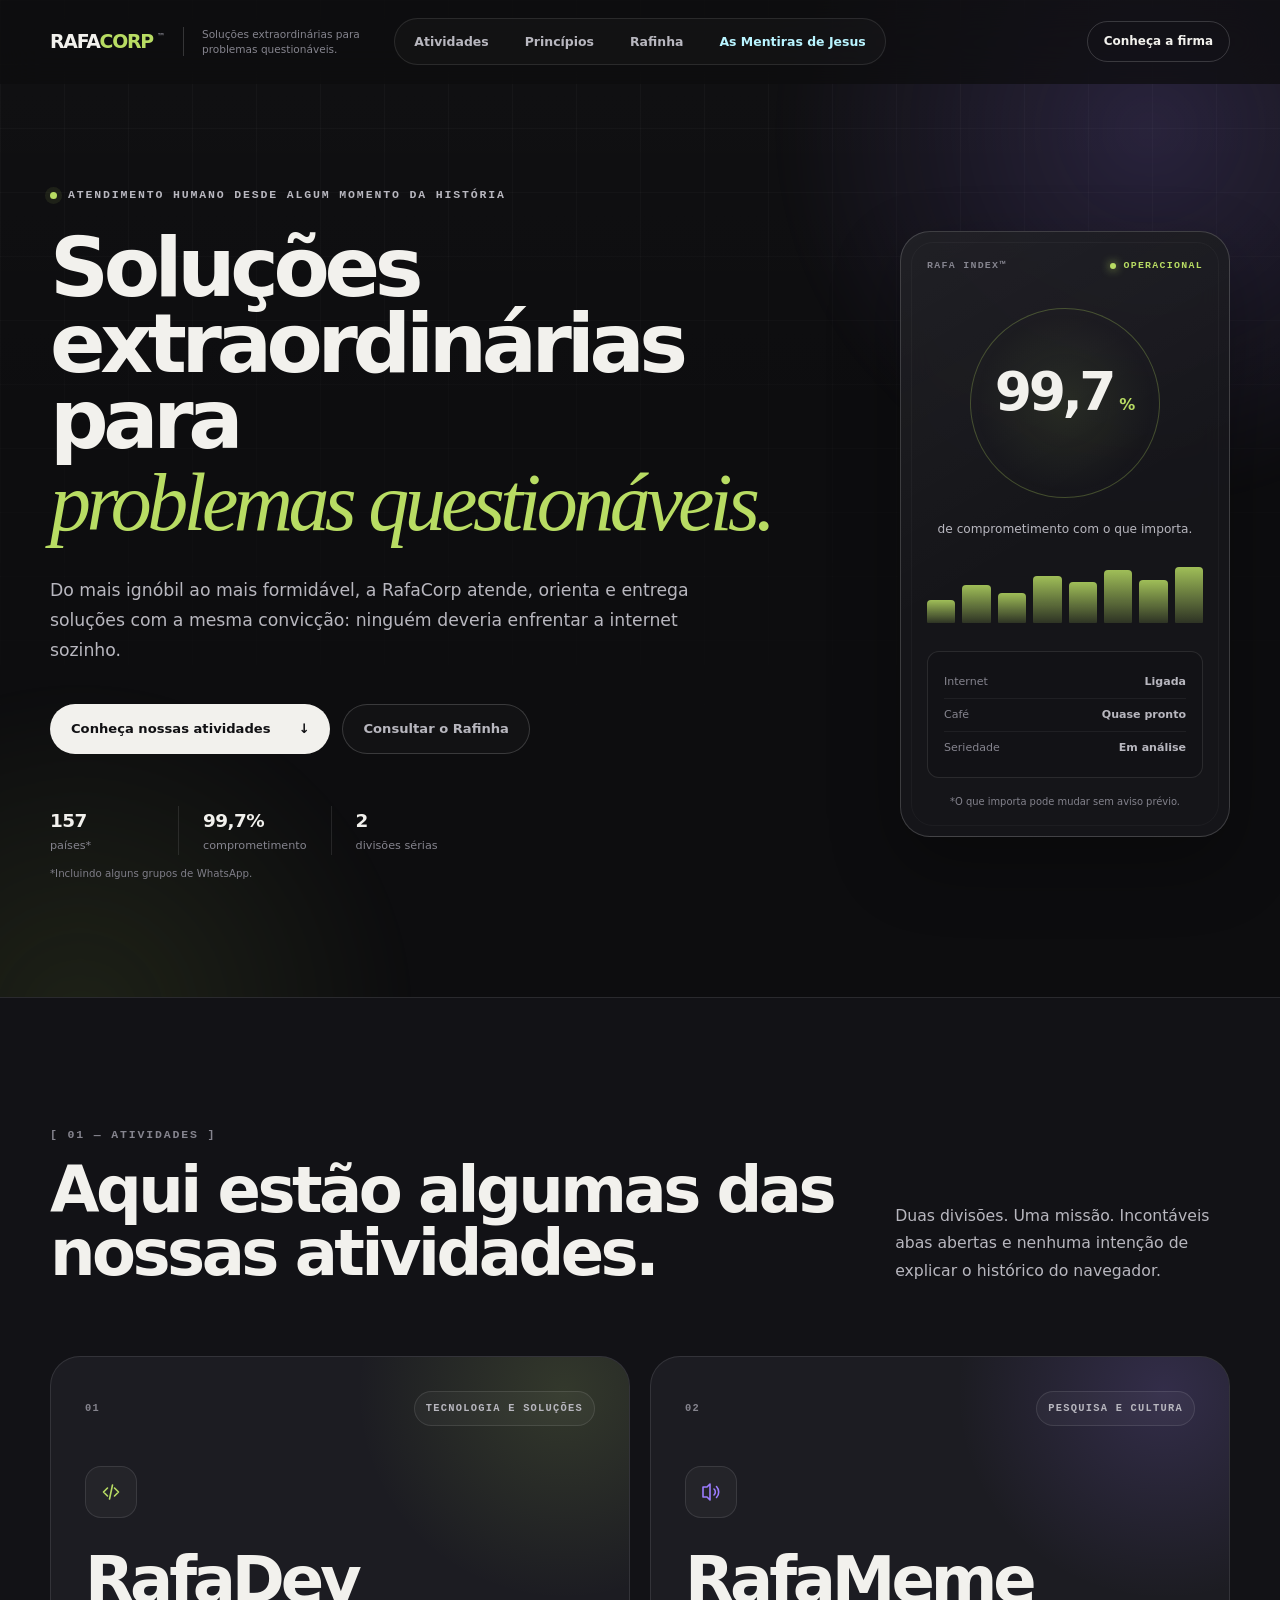
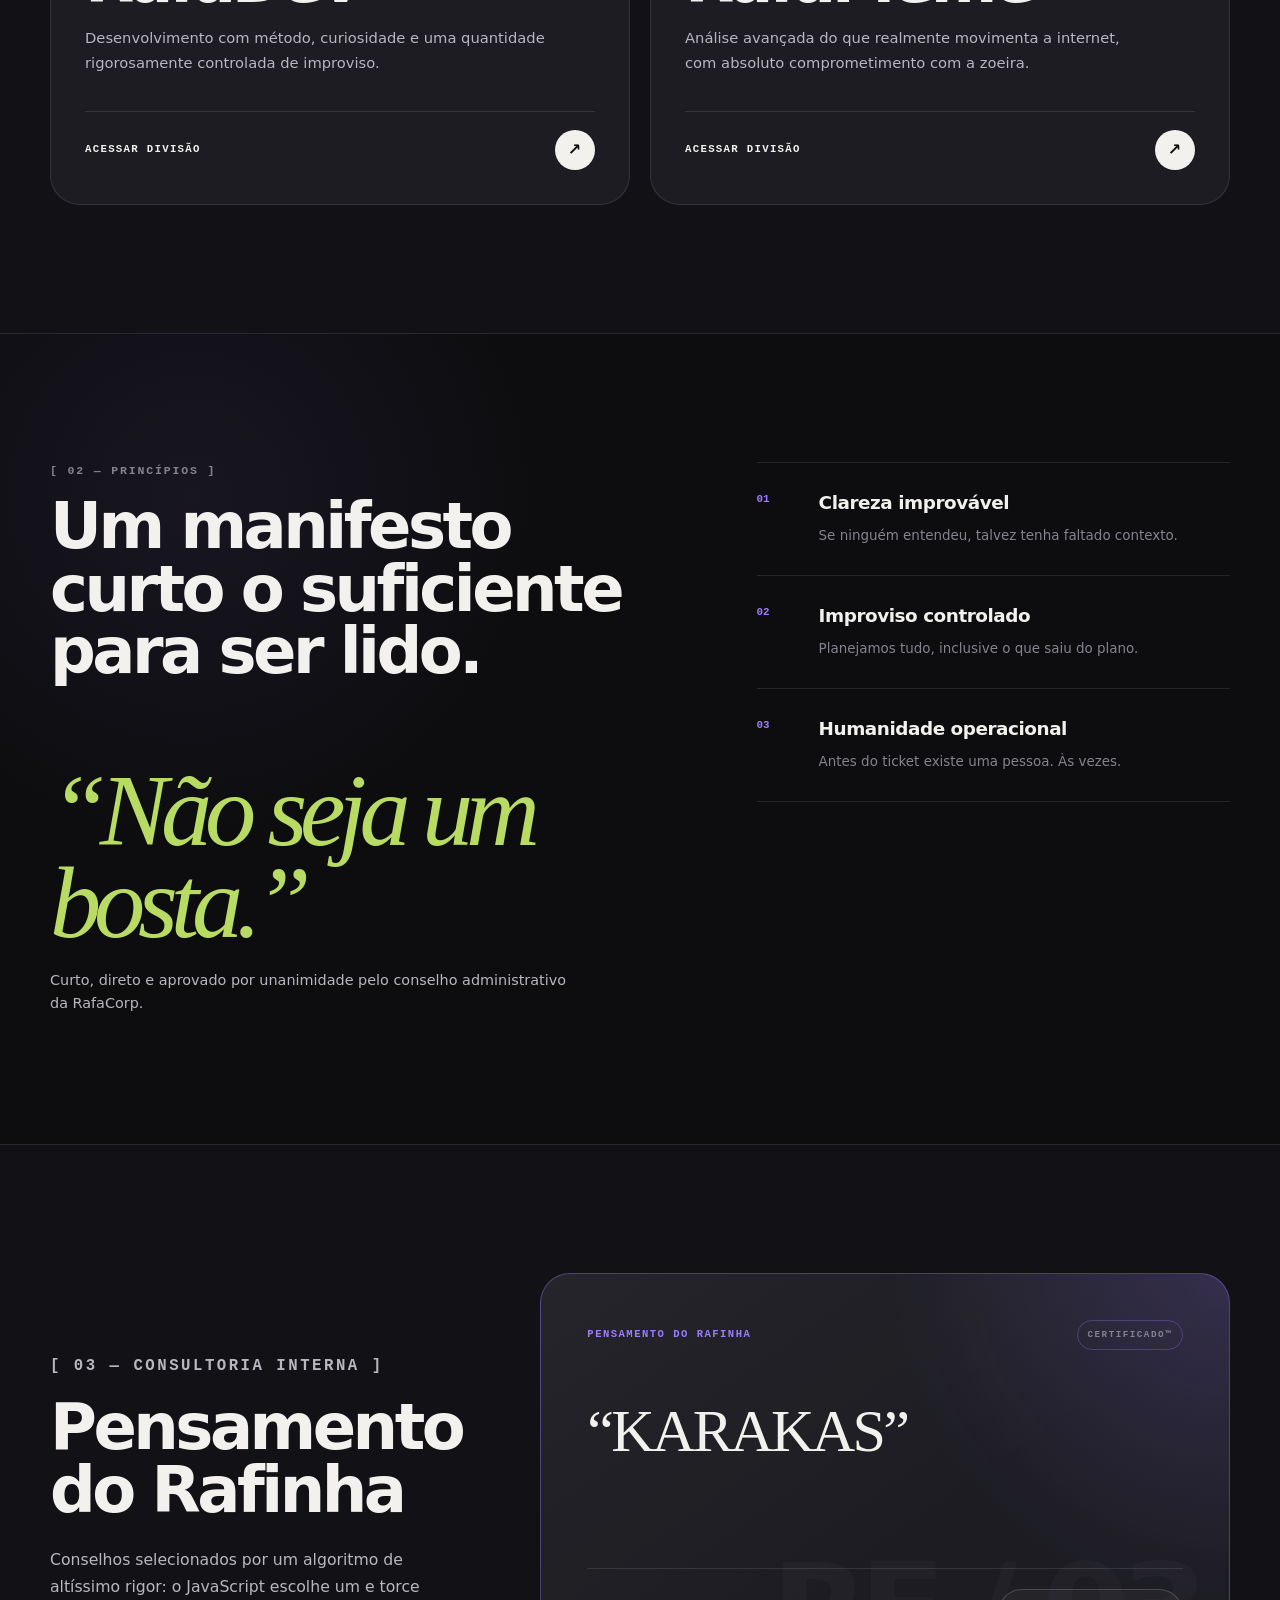
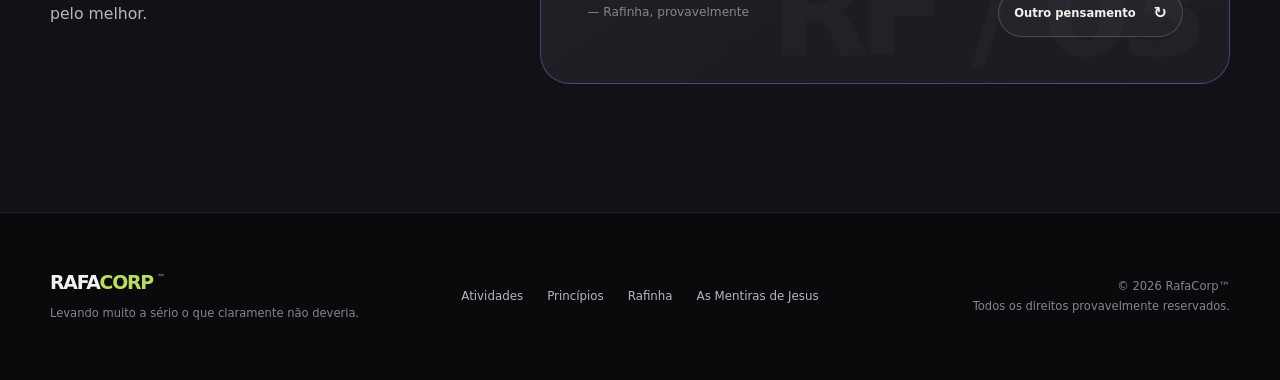
==== index.html @ 7326b57b "adiciona As Mentiras de Jesus" ====
<!DOCTYPE html>
<html lang="pt-BR">
<head>
    <meta charset="UTF-8">
    <meta name="viewport" content="width=device-width, initial-scale=1.0">
    <meta name="theme-color" content="#0d0d0f">
    <meta
        name="description"
        content="RafaCorp — soluções extraordinárias para problemas questionáveis, com atendimento humano e seriedade desnecessária."
    >

    <meta property="og:type" content="website">
    <meta property="og:locale" content="pt_BR">
    <meta property="og:site_name" content="RafaCorp">
    <meta property="og:title" content="RafaCorp — Sempre com você">
    <meta
        property="og:description"
        content="Soluções extraordinárias para problemas questionáveis."
    >
    <meta property="og:url" content="https://rafacorp.com/">

    <title>RafaCorp — Sempre com você</title>

    <link rel="canonical" href="https://rafacorp.com/">
    <link rel="icon" href="favicon.svg" type="image/svg+xml">
    <link rel="stylesheet" href="style.css">
    <script src="index.js" defer></script>
</head>

<body>
    <a class="skip-link" href="#conteudo">Pular para o conteúdo</a>

    <header class="site-header" id="topo">
        <div class="container header-inner">
            <a class="brand" href="#inicio" aria-label="RafaCorp — início">
                <span class="brand-name">RAFA<span>CORP</span><sup>™</sup></span>
                <span class="brand-tagline">
                    Soluções extraordinárias para problemas questionáveis.
                </span>
            </a>

            <button
                class="nav-toggle"
                type="button"
                aria-expanded="false"
                aria-controls="site-menu"
                aria-label="Abrir menu"
            >
                <span></span>
                <span></span>
                <span></span>
            </button>

            <nav class="site-nav" id="site-menu" aria-label="Navegação principal">
                <a href="#atividades">Atividades</a>
                <a href="#principios">Princípios</a>
                <a href="#rafinha">Rafinha</a>
                <a class="nav-special" href="mentiras-de-jesus.html">As Mentiras de Jesus</a>
            </nav>

            <a class="header-action" href="#atividades">Conheça a firma</a>
        </div>
    </header>

    <main id="conteudo">
        <section class="hero" id="inicio">
            <div class="hero-grid" aria-hidden="true"></div>
            <div class="hero-glow hero-glow-one" aria-hidden="true"></div>
            <div class="hero-glow hero-glow-two" aria-hidden="true"></div>

            <div class="container hero-layout">
                <div class="hero-content">
                    <p class="eyebrow">
                        <span class="status-dot" aria-hidden="true"></span>
                        Atendimento humano desde algum momento da história
                    </p>

                    <h1>
                        Soluções extraordinárias para
                        <em>problemas questionáveis.</em>
                    </h1>

                    <p class="hero-intro">
                        Do mais ignóbil ao mais formidável, a RafaCorp atende,
                        orienta e entrega soluções com a mesma convicção:
                        ninguém deveria enfrentar a internet sozinho.
                    </p>

                    <div class="hero-actions">
                        <a class="button button-primary" href="#atividades">
                            Conheça nossas atividades
                            <span aria-hidden="true">↓</span>
                        </a>

                        <a class="button button-secondary" href="#rafinha">
                            Consultar o Rafinha
                        </a>
                    </div>

                    <dl class="hero-metrics">
                        <div>
                            <dt>157</dt>
                            <dd>países*</dd>
                        </div>
                        <div>
                            <dt>99,7%</dt>
                            <dd>comprometimento</dd>
                        </div>
                        <div>
                            <dt>2</dt>
                            <dd>divisões sérias</dd>
                        </div>
                    </dl>

                    <p class="metric-note">*Incluindo alguns grupos de WhatsApp.</p>
                </div>

                <aside class="status-card" aria-label="Painel operacional da RafaCorp">
                    <div class="status-card-header">
                        <span>RAFA INDEX™</span>
                        <span class="live-status">
                            <span aria-hidden="true"></span>
                            Operacional
                        </span>
                    </div>

                    <div class="status-score">
                        <span class="score-value">99,7</span>
                        <span class="score-unit">%</span>
                    </div>

                    <p class="score-caption">
                        de comprometimento com o que importa.
                    </p>

                    <div class="status-bars" aria-hidden="true">
                        <span></span>
                        <span></span>
                        <span></span>
                        <span></span>
                        <span></span>
                        <span></span>
                        <span></span>
                        <span></span>
                    </div>

                    <div class="status-list">
                        <p><span>Internet</span><strong>Ligada</strong></p>
                        <p><span>Café</span><strong>Quase pronto</strong></p>
                        <p><span>Seriedade</span><strong>Em análise</strong></p>
                    </div>

                    <small>*O que importa pode mudar sem aviso prévio.</small>
                </aside>
            </div>
        </section>

        <section class="activities section" id="atividades">
            <div class="container">
                <div class="section-heading">
                    <div>
                        <p class="section-kicker">[ 01 — ATIVIDADES ]</p>
                        <h2>Aqui estão algumas das nossas atividades.</h2>
                    </div>

                    <p>
                        Duas divisões. Uma missão. Incontáveis abas abertas e
                        nenhuma intenção de explicar o histórico do navegador.
                    </p>
                </div>

                <div class="activity-grid">
                    <article class="activity-card activity-card-green">
                        <div class="activity-topline">
                            <span class="activity-number">01</span>
                            <span class="activity-category">Tecnologia e soluções</span>
                        </div>

                        <div class="activity-icon" aria-hidden="true">
                            <svg viewBox="0 0 24 24">
                                <path d="m8.5 8-4 4 4 4M15.5 8l4 4-4 4M13.5 5l-3 14"/>
                            </svg>
                        </div>

                        <div class="activity-copy">
                            <h3>RafaDev</h3>
                            <p>
                                Desenvolvimento com método, curiosidade e uma
                                quantidade rigorosamente controlada de improviso.
                            </p>
                        </div>

                        <a
                            class="activity-link"
                            href="https://www.youtube.com/watch?v=IYFGEeOp-8k"
                            target="_blank"
                            rel="noopener noreferrer"
                        >
                            Acessar divisão
                            <span aria-hidden="true">↗</span>
                        </a>
                    </article>

                    <article class="activity-card activity-card-purple">
                        <div class="activity-topline">
                            <span class="activity-number">02</span>
                            <span class="activity-category">Pesquisa e cultura</span>
                        </div>

                        <div class="activity-icon" aria-hidden="true">
                            <svg viewBox="0 0 24 24">
                                <path d="M4 17h4l3 3V4L8 7H4v10ZM15 9a4 4 0 0 1 0 6M17.5 6.5a8 8 0 0 1 0 11"/>
                            </svg>
                        </div>

                        <div class="activity-copy">
                            <h3>RafaMeme</h3>
                            <p>
                                Análise avançada do que realmente movimenta a
                                internet, com absoluto comprometimento com a zoeira.
                            </p>
                        </div>

                        <a
                            class="activity-link"
                            href="https://www.youtube.com/watch?v=Ei7dzwt9LEk&ab_channel=MrGames120"
                            target="_blank"
                            rel="noopener noreferrer"
                        >
                            Acessar divisão
                            <span aria-hidden="true">↗</span>
                        </a>
                    </article>
                </div>
            </div>
        </section>

        <section class="principles section" id="principios">
            <div class="container principles-layout">
                <div class="principles-statement">
                    <p class="section-kicker">[ 02 — PRINCÍPIOS ]</p>
                    <h2>Um manifesto curto o suficiente para ser lido.</h2>
                    <blockquote>“Não seja um bosta.”</blockquote>
                    <p>
                        Curto, direto e aprovado por unanimidade pelo conselho
                        administrativo da RafaCorp.
                    </p>
                </div>

                <div class="principle-list">
                    <article>
                        <span>01</span>
                        <div>
                            <h3>Clareza improvável</h3>
                            <p>Se ninguém entendeu, talvez tenha faltado contexto.</p>
                        </div>
                    </article>

                    <article>
                        <span>02</span>
                        <div>
                            <h3>Improviso controlado</h3>
                            <p>Planejamos tudo, inclusive o que saiu do plano.</p>
                        </div>
                    </article>

                    <article>
                        <span>03</span>
                        <div>
                            <h3>Humanidade operacional</h3>
                            <p>Antes do ticket existe uma pessoa. Às vezes.</p>
                        </div>
                    </article>
                </div>
            </div>
        </section>

        <section class="rafinha section" id="rafinha">
            <div class="container rafinha-layout">
                <div class="rafinha-heading">
                    <p class="section-kicker">[ 03 — CONSULTORIA INTERNA ]</p>
                    <h2>Pensamento do Rafinha</h2>
                    <p>
                        Conselhos selecionados por um algoritmo de altíssimo rigor:
                        o JavaScript escolhe um e torce pelo melhor.
                    </p>
                </div>

                <article class="thought-card">
                    <div class="thought-card-topline">
                        <span>PENSAMENTO DO RAFINHA</span>
                        <span class="thought-seal">CERTIFICADO™</span>
                    </div>

                    <blockquote id="thoughtText" aria-live="polite">
                        Carregando sabedoria questionável…
                    </blockquote>

                    <div class="thought-footer">
                        <p>— Rafinha, provavelmente</p>
                        <button id="thoughtButton" type="button">
                            Outro pensamento
                            <span aria-hidden="true">↻</span>
                        </button>
                    </div>
                </article>
            </div>
        </section>
    </main>

    <footer class="site-footer">
        <div class="container footer-inner">
            <div>
                <a class="brand footer-brand" href="#inicio">
                    <span class="brand-name">RAFA<span>CORP</span><sup>™</sup></span>
                </a>
                <p>Levando muito a sério o que claramente não deveria.</p>
            </div>

            <nav aria-label="Navegação do rodapé">
                <a href="#atividades">Atividades</a>
                <a href="#principios">Princípios</a>
                <a href="#rafinha">Rafinha</a>
                <a href="mentiras-de-jesus.html">As Mentiras de Jesus</a>
            </nav>

            <p class="footer-legal">
                © <span id="currentYear"></span> RafaCorp™<br>
                Todos os direitos provavelmente reservados.
            </p>
        </div>
    </footer>
</body>
</html>
---- style.css ----
/* =========================
   VARIABLES & RESET
========================= */

:root {
    color-scheme: dark;
    --bg-main: #0d0d0f;
    --bg-secondary: #121216;
    --bg-elevated: #17171c;
    --bg-card: #1c1c22;
    --bg-hover: #23232b;
    --text-main: #f2f1ed;
    --text-secondary: #b8b7bf;
    --text-muted: #85848e;
    --accent: #9c7cff;
    --accent-soft: rgba(156, 124, 255, 0.14);
    --accent-green: #b8dc63;
    --border: rgba(255, 255, 255, 0.1);
    --border-strong: rgba(255, 255, 255, 0.17);
    --container: 1180px;
    --header-height: 84px;
    --radius-small: 12px;
    --radius-large: 30px;
    --transition: 200ms ease;
}

*,
*::before,
*::after {
    box-sizing: border-box;
}

html {
    scroll-behavior: smooth;
    scroll-padding-top: calc(var(--header-height) + 18px);
}

body {
    margin: 0;
    overflow-x: hidden;
    background: var(--bg-main);
    color: var(--text-main);
    font-family: Inter, system-ui, -apple-system, BlinkMacSystemFont, "Segoe UI", sans-serif;
    font-size: 16px;
    line-height: 1.6;
    text-rendering: optimizeLegibility;
}

img,
svg {
    display: block;
    max-width: 100%;
}

button,
input,
textarea,
select {
    font: inherit;
}

button,
a {
    -webkit-tap-highlight-color: transparent;
}

a {
    color: inherit;
    text-decoration: none;
}

button {
    border: 0;
}

::selection {
    background: var(--accent);
    color: #0b0b0d;
}

:focus-visible {
    outline: 2px solid var(--accent);
    outline-offset: 4px;
}

.container {
    width: min(var(--container), calc(100% - 48px));
    margin-inline: auto;
}

.section {
    padding-block: clamp(88px, 10vw, 144px);
    scroll-margin-top: var(--header-height);
}

.skip-link {
    position: fixed;
    z-index: 1000;
    top: 12px;
    left: 12px;
    padding: 10px 14px;
    border-radius: 8px;
    background: var(--accent);
    color: #0b0b0d;
    font-size: 0.875rem;
    font-weight: 750;
    transform: translateY(-150%);
    transition: transform var(--transition);
}

.skip-link:focus {
    transform: translateY(0);
}

.section-kicker,
.eyebrow {
    margin: 0;
    color: var(--text-muted);
    font-family: ui-monospace, SFMono-Regular, Menlo, Monaco, Consolas, monospace;
    font-size: 0.72rem;
    font-weight: 700;
    letter-spacing: 0.16em;
    line-height: 1.5;
    text-transform: uppercase;
}

.section-heading {
    display: grid;
    grid-template-columns: minmax(0, 1fr) minmax(260px, 0.42fr);
    align-items: end;
    gap: 48px;
    margin-bottom: clamp(44px, 6vw, 72px);
}

.section-heading h2,
.principles-statement h2,
.rafinha-heading h2 {
    margin: 16px 0 0;
    font-size: clamp(2.5rem, 5vw, 4.7rem);
    font-weight: 720;
    letter-spacing: -0.055em;
    line-height: 0.98;
}

.section-heading > p,
.rafinha-heading > p {
    margin: 0;
    color: var(--text-secondary);
    font-size: 0.98rem;
    line-height: 1.75;
}

/* =========================
   HEADER & NAVIGATION
========================= */

.site-header {
    position: fixed;
    z-index: 100;
    top: 0;
    right: 0;
    left: 0;
    height: var(--header-height);
    border-bottom: 1px solid transparent;
    background: rgba(13, 13, 15, 0.72);
    backdrop-filter: blur(20px);
    transition: background-color var(--transition), border-color var(--transition), box-shadow var(--transition);
}

.site-header.is-scrolled {
    border-color: var(--border);
    background: rgba(13, 13, 15, 0.92);
    box-shadow: 0 12px 36px rgba(0, 0, 0, 0.22);
}

.header-inner {
    display: grid;
    grid-template-columns: minmax(220px, 1fr) auto minmax(140px, 1fr);
    align-items: center;
    gap: 32px;
    height: 100%;
}

.brand {
    display: inline-flex;
    align-items: center;
    gap: 18px;
    width: max-content;
}

.brand-name {
    font-size: 1.18rem;
    font-weight: 900;
    letter-spacing: -0.065em;
    line-height: 1;
}

.brand-name span {
    color: var(--accent-green);
}

.brand-name sup {
    margin-left: 4px;
    color: var(--text-muted);
    font-size: 0.43em;
    letter-spacing: 0;
    vertical-align: top;
}

.brand-tagline {
    max-width: 210px;
    padding-left: 18px;
    border-left: 1px solid var(--border-strong);
    color: var(--text-muted);
    font-size: 0.66rem;
    line-height: 1.35;
}

.site-nav {
    display: flex;
    align-items: center;
    gap: 8px;
    padding: 5px;
    border: 1px solid var(--border);
    border-radius: 999px;
    background: rgba(255, 255, 255, 0.025);
}

.site-nav a {
    padding: 8px 14px;
    border-radius: 999px;
    color: var(--text-secondary);
    font-size: 0.78rem;
    font-weight: 650;
    transition: background-color var(--transition), color var(--transition);
}

.site-nav a:hover,
.site-nav a:focus-visible {
    background: var(--bg-hover);
    color: var(--text-main);
}

.site-nav a.nav-special {
    color: #b9f4ff;
}

.site-nav a[aria-current="page"] {
    background: rgba(101, 223, 243, 0.12);
    color: #d8f8ff;
}

.header-action {
    justify-self: end;
    padding: 10px 16px;
    border: 1px solid var(--border-strong);
    border-radius: 999px;
    color: var(--text-main);
    font-size: 0.75rem;
    font-weight: 700;
    transition: background-color var(--transition), border-color var(--transition), color var(--transition), transform var(--transition);
}

.header-action:hover,
.header-action:focus-visible {
    border-color: var(--accent-green);
    background: var(--accent-green);
    color: #11120d;
    transform: translateY(-1px);
}

.nav-toggle {
    display: none;
    width: 44px;
    height: 44px;
    padding: 12px 10px;
    border: 1px solid var(--border-strong);
    border-radius: 12px;
    background: var(--bg-elevated);
    color: var(--text-main);
    cursor: pointer;
}

.nav-toggle span {
    display: block;
    width: 100%;
    height: 2px;
    border-radius: 99px;
    background: currentColor;
    transition: transform var(--transition), opacity var(--transition);
}

.nav-toggle span + span {
    margin-top: 5px;
}

.nav-toggle[aria-expanded="true"] span:nth-child(1) {
    transform: translateY(7px) rotate(45deg);
}

.nav-toggle[aria-expanded="true"] span:nth-child(2) {
    opacity: 0;
}

.nav-toggle[aria-expanded="true"] span:nth-child(3) {
    transform: translateY(-7px) rotate(-45deg);
}

/* =========================
   HERO
========================= */

.hero {
    position: relative;
    isolation: isolate;
    overflow: hidden;
    min-height: 100svh;
    padding: calc(var(--header-height) + clamp(72px, 8vw, 116px)) 0 clamp(80px, 9vw, 120px);
    background: linear-gradient(180deg, rgba(255, 255, 255, 0.015), transparent 45%), var(--bg-main);
}

.hero-grid {
    position: absolute;
    z-index: -2;
    inset: 0;
    background-image: linear-gradient(rgba(255, 255, 255, 0.032) 1px, transparent 1px), linear-gradient(90deg, rgba(255, 255, 255, 0.032) 1px, transparent 1px);
    background-size: 64px 64px;
    mask-image: linear-gradient(to bottom, black, transparent 82%);
}

.hero-glow {
    position: absolute;
    z-index: -1;
    border-radius: 50%;
    filter: blur(10px);
    pointer-events: none;
}

.hero-glow-one {
    top: -260px;
    right: -260px;
    width: 780px;
    height: 780px;
    background: radial-gradient(circle, rgba(156, 124, 255, 0.18), transparent 68%);
}

.hero-glow-two {
    bottom: -360px;
    left: -260px;
    width: 680px;
    height: 680px;
    background: radial-gradient(circle, rgba(184, 220, 99, 0.1), transparent 70%);
}

.hero-layout {
    display: grid;
    grid-template-columns: minmax(0, 1.45fr) minmax(330px, 0.55fr);
    align-items: center;
    gap: clamp(56px, 8vw, 112px);
}

.hero-content {
    animation: intro-in 600ms ease both;
}

.eyebrow {
    display: flex;
    align-items: center;
    gap: 11px;
    color: var(--text-secondary);
}

.status-dot {
    flex: 0 0 auto;
    width: 7px;
    height: 7px;
    border-radius: 50%;
    background: var(--accent-green);
    box-shadow: 0 0 0 5px rgba(184, 220, 99, 0.09);
}

.hero h1 {
    max-width: 900px;
    margin: 26px 0 0;
    font-size: clamp(3.3rem, 6.4vw, 6.1rem);
    font-weight: 730;
    letter-spacing: -0.065em;
    line-height: 0.93;
}

.hero h1 em {
    display: block;
    margin-top: 0.08em;
    color: var(--accent-green);
    font-family: Georgia, "Times New Roman", serif;
    font-weight: 400;
    letter-spacing: -0.055em;
}

.hero-intro {
    max-width: 670px;
    margin: 34px 0 0;
    color: var(--text-secondary);
    font-size: clamp(1rem, 1.35vw, 1.16rem);
    line-height: 1.75;
}

.hero-actions {
    display: flex;
    flex-wrap: wrap;
    align-items: center;
    gap: 12px;
    margin-top: 38px;
}

.button {
    display: inline-flex;
    align-items: center;
    justify-content: center;
    gap: 28px;
    min-height: 50px;
    padding: 13px 20px;
    border: 1px solid transparent;
    border-radius: 999px;
    font-size: 0.82rem;
    font-weight: 750;
    line-height: 1;
    transition: background-color var(--transition), border-color var(--transition), color var(--transition), transform var(--transition);
}

.button:hover,
.button:focus-visible {
    transform: translateY(-2px);
}

.button-primary {
    background: var(--text-main);
    color: #111114;
}

.button-primary:hover,
.button-primary:focus-visible {
    background: var(--accent-green);
}

.button-secondary {
    border-color: var(--border-strong);
    background: rgba(255, 255, 255, 0.025);
    color: var(--text-secondary);
}

.button-secondary:hover,
.button-secondary:focus-visible {
    border-color: rgba(156, 124, 255, 0.65);
    background: var(--accent-soft);
    color: var(--text-main);
}

.hero-metrics {
    display: flex;
    flex-wrap: wrap;
    gap: 0;
    margin: 52px 0 0;
}

.hero-metrics div {
    min-width: 128px;
    padding: 0 24px;
    border-left: 1px solid var(--border);
}

.hero-metrics div:first-child {
    padding-left: 0;
    border-left: 0;
}

.hero-metrics dt {
    color: var(--text-main);
    font-size: 1.15rem;
    font-weight: 800;
    letter-spacing: -0.03em;
}

.hero-metrics dd {
    margin: 2px 0 0;
    color: var(--text-muted);
    font-size: 0.7rem;
}

.metric-note {
    margin: 10px 0 0;
    color: #7f7e88;
    font-size: 0.64rem;
}

.status-card {
    position: relative;
    padding: 26px;
    border: 1px solid var(--border-strong);
    border-radius: var(--radius-large);
    background: linear-gradient(150deg, rgba(255, 255, 255, 0.045), transparent 50%), rgba(23, 23, 28, 0.87);
    box-shadow: 0 28px 70px rgba(0, 0, 0, 0.3);
    backdrop-filter: blur(16px);
    animation: card-in 700ms 80ms ease both;
}

.status-card::after {
    content: "";
    position: absolute;
    inset: 10px;
    border: 1px solid rgba(255, 255, 255, 0.035);
    border-radius: 22px;
    pointer-events: none;
}

.status-card-header,
.live-status {
    display: flex;
    align-items: center;
}

.status-card-header {
    justify-content: space-between;
    color: var(--text-muted);
    font-family: ui-monospace, SFMono-Regular, Menlo, Monaco, Consolas, monospace;
    font-size: 0.62rem;
    font-weight: 700;
    letter-spacing: 0.13em;
    text-transform: uppercase;
}

.live-status {
    gap: 7px;
    color: var(--accent-green);
}

.live-status span {
    width: 6px;
    height: 6px;
    border-radius: 50%;
    background: currentColor;
    box-shadow: 0 0 10px currentColor;
}

.status-score {
    display: flex;
    align-items: baseline;
    justify-content: center;
    width: 190px;
    height: 190px;
    margin: 34px auto 22px;
    padding-top: 56px;
    border: 1px solid rgba(184, 220, 99, 0.28);
    border-radius: 50%;
    background: radial-gradient(circle, rgba(184, 220, 99, 0.09), transparent 68%);
}

.score-value {
    font-size: 3.35rem;
    font-weight: 760;
    letter-spacing: -0.065em;
    line-height: 1;
}

.score-unit {
    margin-left: 6px;
    color: var(--accent-green);
    font-weight: 800;
}

.score-caption {
    margin: 0;
    color: var(--text-secondary);
    font-size: 0.76rem;
    text-align: center;
}

.status-bars {
    display: flex;
    align-items: flex-end;
    gap: 7px;
    height: 56px;
    margin: 28px 0;
}

.status-bars span {
    flex: 1;
    height: var(--bar-size);
    min-height: 5px;
    border-radius: 4px 4px 1px 1px;
    background: linear-gradient(to top, rgba(184, 220, 99, 0.18), var(--accent-green));
    opacity: 0.85;
}

.status-bars span:nth-child(1) { --bar-size: 42%; }
.status-bars span:nth-child(2) { --bar-size: 68%; }
.status-bars span:nth-child(3) { --bar-size: 55%; }
.status-bars span:nth-child(4) { --bar-size: 84%; }
.status-bars span:nth-child(5) { --bar-size: 73%; }
.status-bars span:nth-child(6) { --bar-size: 96%; }
.status-bars span:nth-child(7) { --bar-size: 78%; }
.status-bars span:nth-child(8) { --bar-size: 100%; }

.status-list {
    padding: 14px 16px;
    border: 1px solid var(--border);
    border-radius: var(--radius-small);
    background: rgba(0, 0, 0, 0.12);
}

.status-list p {
    display: flex;
    justify-content: space-between;
    gap: 20px;
    margin: 0;
    padding: 7px 0;
    color: var(--text-muted);
    font-size: 0.69rem;
}

.status-list p + p {
    border-top: 1px solid rgba(255, 255, 255, 0.055);
}

.status-list strong {
    color: var(--text-secondary);
    font-weight: 650;
}

.status-card small {
    display: block;
    margin-top: 16px;
    color: #83828c;
    font-size: 0.62rem;
    text-align: center;
}

/* =========================
   ACTIVITIES
========================= */

.activities {
    border-top: 1px solid var(--border);
    border-bottom: 1px solid var(--border);
    background: var(--bg-secondary);
}

.activity-grid {
    display: grid;
    grid-template-columns: repeat(2, minmax(0, 1fr));
    gap: 20px;
}

.activity-card {
    position: relative;
    isolation: isolate;
    overflow: hidden;
    display: flex;
    flex-direction: column;
    min-height: 440px;
    padding: clamp(24px, 3.2vw, 34px);
    border: 1px solid var(--border);
    border-radius: var(--radius-large);
    background: var(--bg-card);
    transition: background-color var(--transition), border-color var(--transition), transform var(--transition);
}

.activity-card::before {
    content: "";
    position: absolute;
    z-index: -1;
    top: -180px;
    right: -150px;
    width: 430px;
    height: 430px;
    border-radius: 50%;
    opacity: 0.42;
    transition: opacity 300ms ease, transform 300ms ease;
}

.activity-card-green::before {
    background: radial-gradient(circle, rgba(184, 220, 99, 0.35), transparent 68%);
}

.activity-card-purple::before {
    background: radial-gradient(circle, rgba(156, 124, 255, 0.42), transparent 68%);
}

.activity-card:hover {
    border-color: var(--border-strong);
    background: var(--bg-hover);
    transform: translateY(-4px);
}

.activity-card:hover::before {
    opacity: 0.62;
    transform: scale(1.08) translate(-8px, 10px);
}

.activity-topline,
.activity-link {
    display: flex;
    align-items: center;
    justify-content: space-between;
}

.activity-topline {
    color: var(--text-muted);
    font-family: ui-monospace, SFMono-Regular, Menlo, Monaco, Consolas, monospace;
    font-size: 0.65rem;
    font-weight: 700;
    letter-spacing: 0.12em;
    text-transform: uppercase;
}

.activity-category {
    padding: 8px 11px;
    border: 1px solid var(--border);
    border-radius: 999px;
    background: rgba(255, 255, 255, 0.035);
    color: var(--text-secondary);
}

.activity-icon {
    display: grid;
    place-items: center;
    width: 52px;
    height: 52px;
    margin-top: 40px;
    border: 1px solid var(--border);
    border-radius: 16px;
    background: rgba(255, 255, 255, 0.035);
}

.activity-icon svg {
    width: 24px;
    height: 24px;
    fill: none;
    stroke: currentColor;
    stroke-linecap: round;
    stroke-linejoin: round;
    stroke-width: 1.6;
}

.activity-card-green .activity-icon {
    color: var(--accent-green);
}

.activity-card-purple .activity-icon {
    color: var(--accent);
}

.activity-copy {
    margin: auto 0 36px;
}

.activity-copy h3 {
    margin: 32px 0 14px;
    font-size: clamp(3rem, 5vw, 4.7rem);
    font-weight: 720;
    letter-spacing: -0.065em;
    line-height: 0.95;
}

.activity-copy p {
    max-width: 470px;
    margin: 0;
    color: var(--text-secondary);
    font-size: 0.92rem;
    line-height: 1.7;
}

.activity-link {
    min-height: 58px;
    padding-top: 18px;
    border-top: 1px solid var(--border);
    color: var(--text-main);
    font-family: ui-monospace, SFMono-Regular, Menlo, Monaco, Consolas, monospace;
    font-size: 0.67rem;
    font-weight: 750;
    letter-spacing: 0.12em;
    text-transform: uppercase;
}

.activity-link span {
    display: grid;
    place-items: center;
    width: 40px;
    height: 40px;
    border-radius: 50%;
    background: var(--text-main);
    color: var(--bg-main);
    font-family: system-ui, sans-serif;
    font-size: 1rem;
    transition: background-color var(--transition), transform var(--transition);
}

.activity-card-green .activity-link:hover span,
.activity-card-green .activity-link:focus-visible span {
    background: var(--accent-green);
    transform: rotate(8deg);
}

.activity-card-purple .activity-link:hover span,
.activity-card-purple .activity-link:focus-visible span {
    background: var(--accent);
    transform: rotate(8deg);
}

/* =========================
   PRINCIPLES
========================= */

.principles {
    background: radial-gradient(circle at 15% 20%, rgba(156, 124, 255, 0.08), transparent 28%), var(--bg-main);
}

.principles-layout {
    display: grid;
    grid-template-columns: minmax(0, 1.1fr) minmax(340px, 0.9fr);
    align-items: start;
    gap: clamp(64px, 10vw, 130px);
}

.principles-statement h2 {
    max-width: 720px;
}

.principles-statement blockquote {
    margin: clamp(48px, 7vw, 82px) 0 20px;
    color: var(--accent-green);
    font-family: Georgia, "Times New Roman", serif;
    font-size: clamp(3.8rem, 8vw, 7rem);
    font-style: italic;
    letter-spacing: -0.07em;
    line-height: 0.9;
}

.principles-statement > p:last-child {
    max-width: 520px;
    margin: 0;
    color: var(--text-secondary);
    font-size: 0.9rem;
}

.principle-list {
    border-top: 1px solid var(--border);
}

.principle-list article {
    display: grid;
    grid-template-columns: 42px 1fr;
    gap: 20px;
    padding: 28px 0;
    border-bottom: 1px solid var(--border);
}

.principle-list article > span {
    color: var(--accent);
    font-family: ui-monospace, SFMono-Regular, Menlo, Monaco, Consolas, monospace;
    font-size: 0.68rem;
    font-weight: 750;
}

.principle-list h3 {
    margin: -3px 0 8px;
    font-size: 1.15rem;
    letter-spacing: -0.025em;
}

.principle-list p {
    margin: 0;
    color: var(--text-muted);
    font-size: 0.84rem;
}

/* =========================
   RAFINHA THOUGHT
========================= */

.rafinha {
    border-top: 1px solid var(--border);
    background: var(--bg-secondary);
}

.rafinha-layout {
    display: grid;
    grid-template-columns: minmax(260px, 0.36fr) minmax(0, 0.64fr);
    align-items: center;
    gap: clamp(50px, 8vw, 110px);
}

.rafinha-heading h2 {
    max-width: 430px;
}

.rafinha-heading > p {
    max-width: 410px;
    margin-top: 24px;
}

.thought-card {
    position: relative;
    overflow: hidden;
    min-height: 370px;
    padding: clamp(28px, 4vw, 46px);
    border: 1px solid rgba(156, 124, 255, 0.36);
    border-radius: var(--radius-large);
    background: radial-gradient(circle at 100% 0, rgba(156, 124, 255, 0.19), transparent 42%), linear-gradient(145deg, rgba(255, 255, 255, 0.04), transparent 60%), var(--bg-card);
}

.thought-card::after {
    content: "RF / 03";
    position: absolute;
    right: 30px;
    bottom: 8px;
    color: rgba(255, 255, 255, 0.025);
    font-size: clamp(5rem, 10vw, 9rem);
    font-weight: 900;
    letter-spacing: -0.08em;
    line-height: 1;
    pointer-events: none;
}

.thought-card-topline,
.thought-footer {
    position: relative;
    z-index: 1;
    display: flex;
    align-items: center;
    justify-content: space-between;
    gap: 24px;
}

.thought-card-topline {
    color: var(--accent);
    font-family: ui-monospace, SFMono-Regular, Menlo, Monaco, Consolas, monospace;
    font-size: 0.66rem;
    font-weight: 750;
    letter-spacing: 0.14em;
}

.thought-seal {
    padding: 7px 10px;
    border: 1px solid rgba(156, 124, 255, 0.3);
    border-radius: 999px;
    color: var(--text-muted);
    font-size: 0.58rem;
}

.thought-card blockquote {
    position: relative;
    z-index: 1;
    max-width: 720px;
    min-height: 132px;
    margin: 50px 0 36px;
    color: var(--text-main);
    font-family: Georgia, "Times New Roman", serif;
    font-size: clamp(2.25rem, 4.7vw, 4.25rem);
    letter-spacing: -0.045em;
    line-height: 1.04;
    opacity: 1;
    transform: translateY(0);
    transition: opacity 150ms ease, transform 150ms ease;
}

.thought-card blockquote.is-changing {
    opacity: 0;
    transform: translateY(5px);
}

.thought-footer {
    padding-top: 20px;
    border-top: 1px solid var(--border);
}

.thought-footer p {
    margin: 0;
    color: var(--text-muted);
    font-size: 0.76rem;
}

.thought-footer button {
    display: inline-flex;
    align-items: center;
    gap: 18px;
    min-height: 44px;
    padding: 10px 15px;
    border: 1px solid var(--border-strong);
    border-radius: 999px;
    background: rgba(255, 255, 255, 0.035);
    color: var(--text-main);
    cursor: pointer;
    font-size: 0.72rem;
    font-weight: 700;
    transition: background-color var(--transition), border-color var(--transition), transform var(--transition);
}

.thought-footer button:hover,
.thought-footer button:focus-visible {
    border-color: var(--accent);
    background: var(--accent-soft);
    transform: translateY(-2px);
}

.thought-footer button span {
    font-size: 1rem;
    transition: transform var(--transition);
}

.thought-footer button:hover span {
    transform: rotate(35deg);
}

/* =========================
   FOOTER
========================= */

.site-footer {
    padding-block: 58px;
    border-top: 1px solid var(--border);
    background: #0a0a0c;
}

.footer-inner {
    display: grid;
    grid-template-columns: 1fr auto 1fr;
    align-items: center;
    gap: 48px;
}

.footer-brand {
    margin-bottom: 12px;
}

.footer-inner > div > p,
.footer-legal {
    margin: 0;
    color: var(--text-muted);
    font-size: 0.72rem;
}

.footer-inner nav {
    display: flex;
    gap: 24px;
}

.footer-inner nav a {
    color: var(--text-secondary);
    font-size: 0.74rem;
    transition: color var(--transition);
}

.footer-inner nav a:hover,
.footer-inner nav a:focus-visible {
    color: var(--accent-green);
}

.footer-legal {
    justify-self: end;
    line-height: 1.7;
    text-align: right;
}

/* =========================
   AS MENTIRAS DE JESUS
========================= */

.lies-page {
    --ice: #65dff3;
    --ice-bright: #d8f8ff;
    --ice-deep: #07171c;
    background: #071114;
}

.lies-page .site-header {
    background: rgba(7, 17, 20, 0.78);
}

.lies-page .site-header.is-scrolled {
    background: rgba(7, 17, 20, 0.94);
}

.lies-hero {
    position: relative;
    isolation: isolate;
    overflow: hidden;
    min-height: 100svh;
    padding: calc(var(--header-height) + clamp(62px, 8vw, 106px)) 0 clamp(80px, 9vw, 118px);
    border-bottom: 1px solid rgba(101, 223, 243, 0.16);
    background:
        radial-gradient(circle at 84% 24%, rgba(101, 223, 243, 0.15), transparent 28%),
        radial-gradient(circle at 16% 76%, rgba(156, 124, 255, 0.1), transparent 30%),
        #071114;
}

.lies-grid {
    position: absolute;
    z-index: -1;
    inset: 0;
    background-image:
        linear-gradient(rgba(216, 248, 255, 0.04) 1px, transparent 1px),
        linear-gradient(90deg, rgba(216, 248, 255, 0.04) 1px, transparent 1px);
    background-size: 52px 52px;
    mask-image: linear-gradient(to bottom, black, transparent 94%);
}

.lies-hero-layout {
    display: grid;
    grid-template-columns: minmax(0, 1.08fr) minmax(360px, 0.72fr);
    align-items: center;
    gap: clamp(58px, 9vw, 128px);
}

.lies-kicker {
    color: var(--ice);
}

.lies-hero h1 {
    max-width: 790px;
    margin: 24px 0 0;
    font-size: clamp(4rem, 8.6vw, 8.2rem);
    font-weight: 780;
    letter-spacing: -0.075em;
    line-height: 0.82;
}

.lies-hero h1 em {
    color: var(--ice-bright);
    font-family: Georgia, "Times New Roman", serif;
    font-weight: 400;
}

.lies-intro {
    max-width: 690px;
    margin: 44px 0 0;
    color: #aac0c5;
    font-size: clamp(1rem, 1.6vw, 1.18rem);
    line-height: 1.78;
}

.lies-meta {
    display: flex;
    flex-wrap: wrap;
    gap: 10px;
    margin-top: 30px;
}

.lies-meta span {
    padding: 9px 13px;
    border: 1px solid rgba(101, 223, 243, 0.18);
    border-radius: 999px;
    background: rgba(101, 223, 243, 0.055);
    color: #8fa9ae;
    font-size: 0.7rem;
}

.lies-meta strong {
    color: var(--ice-bright);
    font-weight: 700;
}

.penguin-button {
    width: max-content;
    margin-top: 34px;
    border-color: var(--ice);
    background: var(--ice);
    color: #061114;
}

.penguin-button:hover,
.penguin-button:focus-visible {
    border-color: var(--ice-bright);
    background: var(--ice-bright);
}

.penguin-dossier {
    position: relative;
    overflow: hidden;
    padding: 22px;
    border: 1px solid rgba(101, 223, 243, 0.28);
    border-radius: 32px;
    background:
        linear-gradient(145deg, rgba(216, 248, 255, 0.07), transparent 42%),
        rgba(8, 26, 31, 0.82);
    box-shadow: 0 38px 90px rgba(0, 0, 0, 0.34);
    transform: rotate(1.5deg);
}

.penguin-dossier::before {
    content: "";
    position: absolute;
    inset: 10px;
    border: 1px solid rgba(216, 248, 255, 0.05);
    border-radius: 24px;
    pointer-events: none;
}

.dossier-topline {
    position: relative;
    z-index: 1;
    display: flex;
    align-items: center;
    justify-content: space-between;
    gap: 14px;
    color: #78959b;
    font-family: ui-monospace, SFMono-Regular, Menlo, Monaco, Consolas, monospace;
    font-size: 0.62rem;
    font-weight: 750;
    letter-spacing: 0.12em;
}

.dossier-status {
    padding: 7px 9px;
    border: 1px solid rgba(255, 177, 71, 0.28);
    border-radius: 999px;
    color: #ffb147;
}

.penguin-portrait {
    width: 100%;
    margin: 8px auto 0;
    filter: drop-shadow(0 22px 30px rgba(0, 0, 0, 0.22));
}

.dossier-stamp {
    position: absolute;
    right: 22px;
    bottom: 50px;
    padding: 5px 10px;
    border: 3px double rgba(255, 112, 96, 0.64);
    color: rgba(255, 112, 96, 0.7);
    font-family: ui-monospace, SFMono-Regular, Menlo, Monaco, Consolas, monospace;
    font-size: 0.78rem;
    font-weight: 900;
    letter-spacing: 0.15em;
    transform: rotate(-9deg);
}

.penguin-dossier > p {
    margin: -8px 4px 2px;
    color: #6e898f;
    font-family: ui-monospace, SFMono-Regular, Menlo, Monaco, Consolas, monospace;
    font-size: 0.61rem;
    letter-spacing: 0.08em;
}

.lies-archive {
    background:
        radial-gradient(circle at 88% 34%, rgba(101, 223, 243, 0.07), transparent 24%),
        #0a161a;
}

.lies-section-heading {
    display: grid;
    grid-template-columns: minmax(0, 1fr) minmax(260px, 0.42fr);
    align-items: end;
    gap: 48px;
    margin-bottom: clamp(44px, 6vw, 76px);
}

.lies-section-heading h2,
.publisher-layout h2 {
    margin: 16px 0 0;
    font-size: clamp(2.8rem, 6vw, 5.8rem);
    font-weight: 750;
    letter-spacing: -0.065em;
    line-height: 0.92;
}

.lies-section-heading > p,
.publisher-layout > div:first-child > p:last-child {
    margin: 0;
    color: #8fa9ae;
    font-size: 0.92rem;
    line-height: 1.75;
}

.featured-lie {
    display: grid;
    grid-template-columns: 120px minmax(0, 1fr) 170px;
    gap: clamp(28px, 5vw, 66px);
    padding: clamp(28px, 4vw, 52px);
    border: 1px solid rgba(101, 223, 243, 0.22);
    border-radius: 30px;
    background:
        linear-gradient(135deg, rgba(101, 223, 243, 0.09), transparent 34%),
        #102127;
}

.lie-index {
    display: flex;
    flex-direction: column;
    color: var(--ice);
    font-family: ui-monospace, SFMono-Regular, Menlo, Monaco, Consolas, monospace;
}

.lie-index span {
    font-size: 0.65rem;
    font-weight: 800;
    letter-spacing: 0.14em;
}

.lie-index strong {
    margin-top: 5px;
    color: rgba(216, 248, 255, 0.16);
    font-size: 3rem;
    letter-spacing: -0.08em;
}

.lie-tags {
    display: flex;
    flex-wrap: wrap;
    gap: 8px;
}

.lie-tags span {
    padding: 7px 10px;
    border: 1px solid rgba(216, 248, 255, 0.1);
    border-radius: 999px;
    color: #8fa9ae;
    font-size: 0.63rem;
}

.featured-lie blockquote {
    max-width: 780px;
    margin: 28px 0 32px;
    color: var(--ice-bright);
    font-family: Georgia, "Times New Roman", serif;
    font-size: clamp(2rem, 4vw, 3.8rem);
    letter-spacing: -0.045em;
    line-height: 1.08;
}

.lie-verdict {
    display: flex;
    align-items: center;
    gap: 14px;
    padding-top: 22px;
    border-top: 1px solid rgba(216, 248, 255, 0.1);
}

.verdict-mark {
    display: grid;
    flex: 0 0 auto;
    place-items: center;
    width: 34px;
    height: 34px;
    border: 1px solid rgba(255, 112, 96, 0.34);
    border-radius: 50%;
    background: rgba(255, 112, 96, 0.08);
    color: #ff7060;
    font-size: 1.35rem;
}

.lie-verdict p {
    margin: 0;
    color: #819aa0;
    font-size: 0.76rem;
    line-height: 1.55;
}

.lie-verdict strong {
    display: block;
    color: #c1dce1;
}

.lie-author {
    align-self: end;
    display: flex;
    align-items: center;
    gap: 11px;
    padding-top: 20px;
    border-top: 1px solid rgba(216, 248, 255, 0.1);
}

.author-avatar,
.composer-user > span {
    display: grid;
    flex: 0 0 auto;
    place-items: center;
    width: 38px;
    height: 38px;
    border: 1px solid rgba(101, 223, 243, 0.25);
    border-radius: 50%;
    background: rgba(101, 223, 243, 0.1);
    color: var(--ice);
    font-weight: 800;
}

.lie-author p {
    margin: 0;
    color: #78959b;
    font-size: 0.67rem;
    line-height: 1.45;
}

.lie-author strong {
    color: #d3edf1;
    font-size: 0.75rem;
}

.lie-card-grid {
    display: grid;
    grid-template-columns: repeat(3, minmax(0, 1fr));
    gap: 18px;
    margin-top: 18px;
}

.lie-card {
    min-height: 330px;
    padding: 26px;
    border: 1px solid rgba(156, 124, 255, 0.19);
    border-radius: 24px;
    background: linear-gradient(145deg, rgba(156, 124, 255, 0.08), transparent 45%), #101b20;
}

.lie-card-cyan {
    border-color: rgba(101, 223, 243, 0.19);
    background: linear-gradient(145deg, rgba(101, 223, 243, 0.08), transparent 45%), #101b20;
}

.lie-card-orange {
    border-color: rgba(255, 177, 71, 0.19);
    background: linear-gradient(145deg, rgba(255, 177, 71, 0.07), transparent 45%), #101b20;
}

.lie-card-top {
    display: flex;
    justify-content: space-between;
    gap: 16px;
    color: #708b91;
    font-family: ui-monospace, SFMono-Regular, Menlo, Monaco, Consolas, monospace;
    font-size: 0.62rem;
    font-weight: 750;
    letter-spacing: 0.1em;
}

.lie-temperature {
    color: var(--ice);
}

.lie-card h3 {
    margin: 44px 0 14px;
    color: #d9eef2;
    font-size: clamp(1.45rem, 2.4vw, 2.05rem);
    letter-spacing: -0.04em;
    line-height: 1.08;
}

.lie-card > p {
    min-height: 50px;
    margin: 0;
    color: #789198;
    font-size: 0.78rem;
    line-height: 1.6;
}

.truth-meter {
    overflow: hidden;
    height: 5px;
    margin-top: 35px;
    border-radius: 99px;
    background: rgba(216, 248, 255, 0.08);
}

.truth-meter span {
    display: block;
    width: max(var(--truth), 3px);
    height: 100%;
    border-radius: inherit;
    background: var(--ice);
}

.truth-0 { --truth: 0%; }
.truth-2 { --truth: 2%; }
.truth-11 { --truth: 11%; }

.lie-card small {
    display: block;
    margin-top: 10px;
    color: #587177;
    font-family: ui-monospace, SFMono-Regular, Menlo, Monaco, Consolas, monospace;
    font-size: 0.56rem;
    letter-spacing: 0.1em;
}

.publisher-preview {
    border-top: 1px solid rgba(101, 223, 243, 0.12);
    background: #071114;
}

.publisher-layout {
    display: grid;
    grid-template-columns: minmax(260px, 0.42fr) minmax(0, 0.58fr);
    align-items: center;
    gap: clamp(54px, 9vw, 120px);
}

.publisher-layout > div:first-child > p:last-child {
    max-width: 480px;
    margin-top: 25px;
}

.composer-shell {
    overflow: hidden;
    border: 1px solid rgba(101, 223, 243, 0.22);
    border-radius: 26px;
    background: #102127;
    box-shadow: 0 28px 70px rgba(0, 0, 0, 0.25);
}

.composer-bar,
.composer-actions {
    display: flex;
    align-items: center;
    justify-content: space-between;
    gap: 20px;
    padding: 18px 20px;
}

.composer-bar {
    border-bottom: 1px solid rgba(216, 248, 255, 0.08);
}

.composer-user {
    display: flex;
    align-items: center;
    gap: 12px;
}

.composer-user p {
    display: flex;
    flex-direction: column;
    margin: 0;
    color: #d3edf1;
    font-size: 0.76rem;
    line-height: 1.4;
}

.composer-user small {
    color: #6f898f;
    font-size: 0.62rem;
}

.coming-soon {
    padding: 6px 9px;
    border: 1px solid rgba(255, 177, 71, 0.25);
    border-radius: 999px;
    color: #ffb147;
    font-family: ui-monospace, SFMono-Regular, Menlo, Monaco, Consolas, monospace;
    font-size: 0.55rem;
    font-weight: 800;
    letter-spacing: 0.12em;
}

.composer-field {
    min-height: 178px;
    padding: 28px;
    color: #617a80;
    font-family: Georgia, "Times New Roman", serif;
    font-size: clamp(1.45rem, 3vw, 2.2rem);
    font-style: italic;
}

.composer-actions {
    border-top: 1px solid rgba(216, 248, 255, 0.08);
    color: #617a80;
    font-size: 0.65rem;
}

.composer-button {
    padding: 10px 14px;
    border-radius: 999px;
    background: rgba(101, 223, 243, 0.12);
    color: rgba(216, 248, 255, 0.45);
    font-weight: 750;
}

.lies-footer {
    border-color: rgba(101, 223, 243, 0.12);
    background: #050d0f;
}

/* =========================
   ANIMATIONS
========================= */

@keyframes intro-in {
    from {
        opacity: 0;
        transform: translateY(12px);
    }
    to {
        opacity: 1;
        transform: translateY(0);
    }
}

@keyframes card-in {
    from {
        opacity: 0;
        transform: translateY(16px) rotate(1deg);
    }
    to {
        opacity: 1;
        transform: translateY(0) rotate(0);
    }
}

/* =========================
   RESPONSIVE
========================= */

@media (max-width: 1080px) {
    .brand-tagline {
        display: none;
    }

    .hero-layout {
        grid-template-columns: minmax(0, 1.2fr) minmax(310px, 0.8fr);
        gap: 54px;
    }

    .principles-layout {
        gap: 70px;
    }
}

@media (max-width: 920px) {
    :root {
        --header-height: 76px;
    }

    .header-inner {
        grid-template-columns: 1fr auto;
    }

    .site-nav {
        justify-self: end;
    }

    .header-action {
        display: none;
    }

    .hero-layout,
    .principles-layout,
    .rafinha-layout,
    .lies-hero-layout,
    .publisher-layout {
        grid-template-columns: 1fr;
    }

    .hero-layout {
        gap: 72px;
    }

    .status-card {
        width: min(100%, 560px);
    }

    .section-heading {
        grid-template-columns: 1fr;
        gap: 28px;
    }

    .lies-section-heading {
        grid-template-columns: 1fr;
        gap: 28px;
    }

    .lies-section-heading > p {
        max-width: 620px;
    }

    .penguin-dossier {
        width: min(100%, 560px);
        transform: rotate(0.8deg);
    }

    .featured-lie {
        grid-template-columns: 90px minmax(0, 1fr);
    }

    .lie-author {
        grid-column: 2;
    }

    .lie-card-grid {
        grid-template-columns: repeat(2, minmax(0, 1fr));
    }

    .lie-card:last-child {
        grid-column: 1 / -1;
        min-height: 280px;
    }

    .publisher-layout > div:first-child > p:last-child {
        max-width: 620px;
    }

    .section-heading > p,
    .rafinha-heading > p {
        max-width: 620px;
    }

    .principles-statement h2,
    .rafinha-heading h2 {
        max-width: 700px;
    }

    .principles-statement blockquote {
        margin-top: 52px;
    }

    .principle-list {
        max-width: 720px;
    }

    .footer-inner {
        grid-template-columns: 1fr auto;
    }

    .footer-inner nav {
        display: none;
    }
}

@media (max-width: 700px) {
    .container {
        width: min(var(--container), calc(100% - 36px));
    }

    .nav-toggle {
        display: block;
        justify-self: end;
    }

    .site-nav {
        position: fixed;
        top: calc(var(--header-height) + 8px);
        right: 18px;
        left: 18px;
        display: grid;
        gap: 4px;
        padding: 10px;
        border-radius: 18px;
        background: rgba(23, 23, 28, 0.98);
        box-shadow: 0 22px 60px rgba(0, 0, 0, 0.4);
        opacity: 0;
        visibility: hidden;
        transform: translateY(-8px);
        transition: opacity var(--transition), visibility var(--transition), transform var(--transition);
    }

    .site-nav.is-open {
        opacity: 1;
        visibility: visible;
        transform: translateY(0);
    }

    .site-nav a {
        padding: 13px 14px;
        border-radius: 10px;
        font-size: 0.86rem;
    }

    .hero {
        padding-top: calc(var(--header-height) + 62px);
    }

    .lies-hero {
        padding-top: calc(var(--header-height) + 58px);
    }

    .lies-hero h1 {
        font-size: clamp(3.6rem, 17vw, 5.5rem);
    }

    .lies-intro {
        margin-top: 32px;
    }

    .penguin-button {
        width: 100%;
    }

    .penguin-dossier {
        justify-self: center;
    }

    .hero h1 {
        font-size: clamp(2.8rem, 14.4vw, 4.25rem);
        letter-spacing: -0.06em;
    }

    .hero-intro {
        margin-top: 28px;
    }

    .hero-actions {
        align-items: stretch;
        flex-direction: column;
    }

    .button {
        width: 100%;
    }

    .hero-metrics {
        display: grid;
        grid-template-columns: repeat(3, 1fr);
        width: 100%;
        margin-top: 44px;
    }

    .hero-metrics div {
        min-width: 0;
        padding-inline: 14px;
    }

    .hero-metrics div:first-child {
        padding-left: 0;
    }

    .hero-metrics div:last-child {
        padding-right: 0;
    }

    .hero-metrics dt {
        font-size: 0.98rem;
    }

    .hero-metrics dd {
        font-size: 0.62rem;
    }

    .activity-grid {
        grid-template-columns: 1fr;
    }

    .featured-lie {
        grid-template-columns: 1fr;
        gap: 28px;
    }

    .lie-index {
        align-items: baseline;
        flex-direction: row;
        gap: 10px;
    }

    .lie-index strong {
        margin: 0;
        font-size: 1.8rem;
    }

    .lie-author {
        grid-column: auto;
    }

    .lie-card-grid {
        grid-template-columns: 1fr;
    }

    .lie-card:last-child {
        grid-column: auto;
        min-height: 330px;
    }

    .activity-card {
        min-height: 410px;
    }

    .thought-card {
        min-height: 390px;
    }

    .thought-card blockquote {
        min-height: 150px;
        margin-top: 44px;
    }

    .thought-footer {
        align-items: flex-start;
        flex-direction: column;
    }

    .footer-inner {
        grid-template-columns: 1fr;
        gap: 26px;
    }

    .footer-legal {
        justify-self: start;
        text-align: left;
    }
}

@media (max-width: 430px) {
    .container {
        width: min(var(--container), calc(100% - 32px));
    }

    .section {
        padding-block: 82px;
    }

    .hero h1 {
        font-size: clamp(2.55rem, 13.2vw, 3.4rem);
    }

    .lies-hero h1 {
        font-size: clamp(3.25rem, 16.5vw, 4.25rem);
    }

    .lies-meta {
        align-items: stretch;
        flex-direction: column;
    }

    .lies-meta span {
        width: 100%;
    }

    .penguin-dossier {
        padding: 18px;
        border-radius: 24px;
    }

    .dossier-topline {
        align-items: flex-start;
        flex-direction: column;
    }

    .dossier-status {
        align-self: flex-end;
        margin-top: -24px;
    }

    .lies-section-heading h2,
    .publisher-layout h2 {
        font-size: clamp(2.5rem, 13vw, 3.4rem);
    }

    .featured-lie,
    .lie-card {
        padding: 22px;
        border-radius: 22px;
    }

    .featured-lie blockquote {
        font-size: clamp(1.8rem, 9vw, 2.5rem);
    }

    .composer-bar,
    .composer-actions {
        align-items: flex-start;
        flex-direction: column;
    }

    .composer-button {
        width: 100%;
        text-align: center;
    }

    .hero-intro {
        font-size: 0.96rem;
    }

    .status-card {
        padding: 22px;
        border-radius: 24px;
    }

    .status-score {
        width: 170px;
        height: 170px;
        padding-top: 49px;
    }

    .score-value {
        font-size: 3rem;
    }

    .section-heading h2,
    .principles-statement h2,
    .rafinha-heading h2 {
        font-size: clamp(2.25rem, 11vw, 3rem);
    }

    .activity-card {
        padding: 22px;
        border-radius: 24px;
    }

    .activity-category {
        max-width: 190px;
        font-size: 0.57rem;
        text-align: right;
    }

    .activity-copy h3 {
        font-size: 3.15rem;
    }

    .principles-statement blockquote {
        font-size: clamp(3.5rem, 18vw, 5rem);
    }

    .thought-card {
        min-height: 410px;
        padding: 24px;
        border-radius: 24px;
    }

    .thought-seal {
        display: none;
    }

    .thought-card blockquote {
        font-size: clamp(2.1rem, 10.8vw, 3rem);
    }
}

@media (prefers-reduced-motion: reduce) {
    html {
        scroll-behavior: auto;
    }

    *,
    *::before,
    *::after {
        scroll-behavior: auto !important;
        animation-duration: 0.01ms !important;
        animation-iteration-count: 1 !important;
        transition-duration: 0.01ms !important;
    }
}
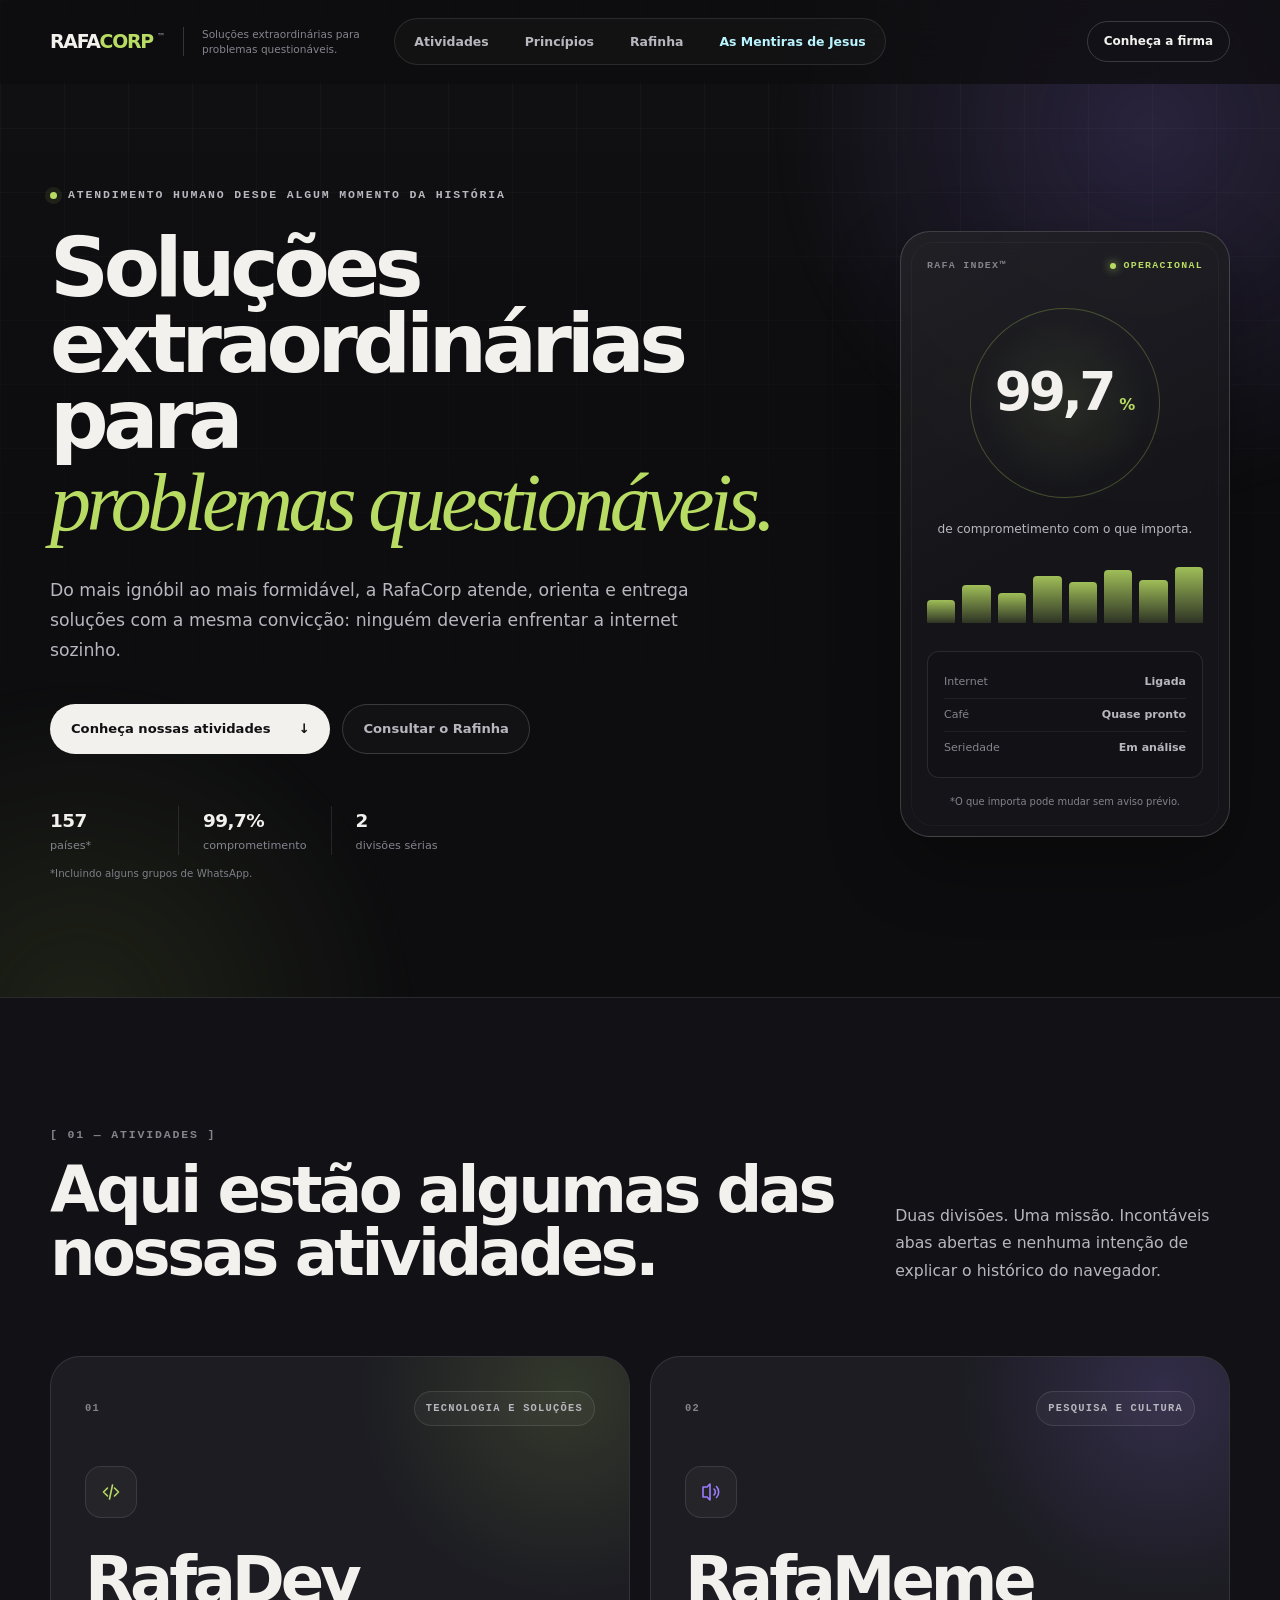
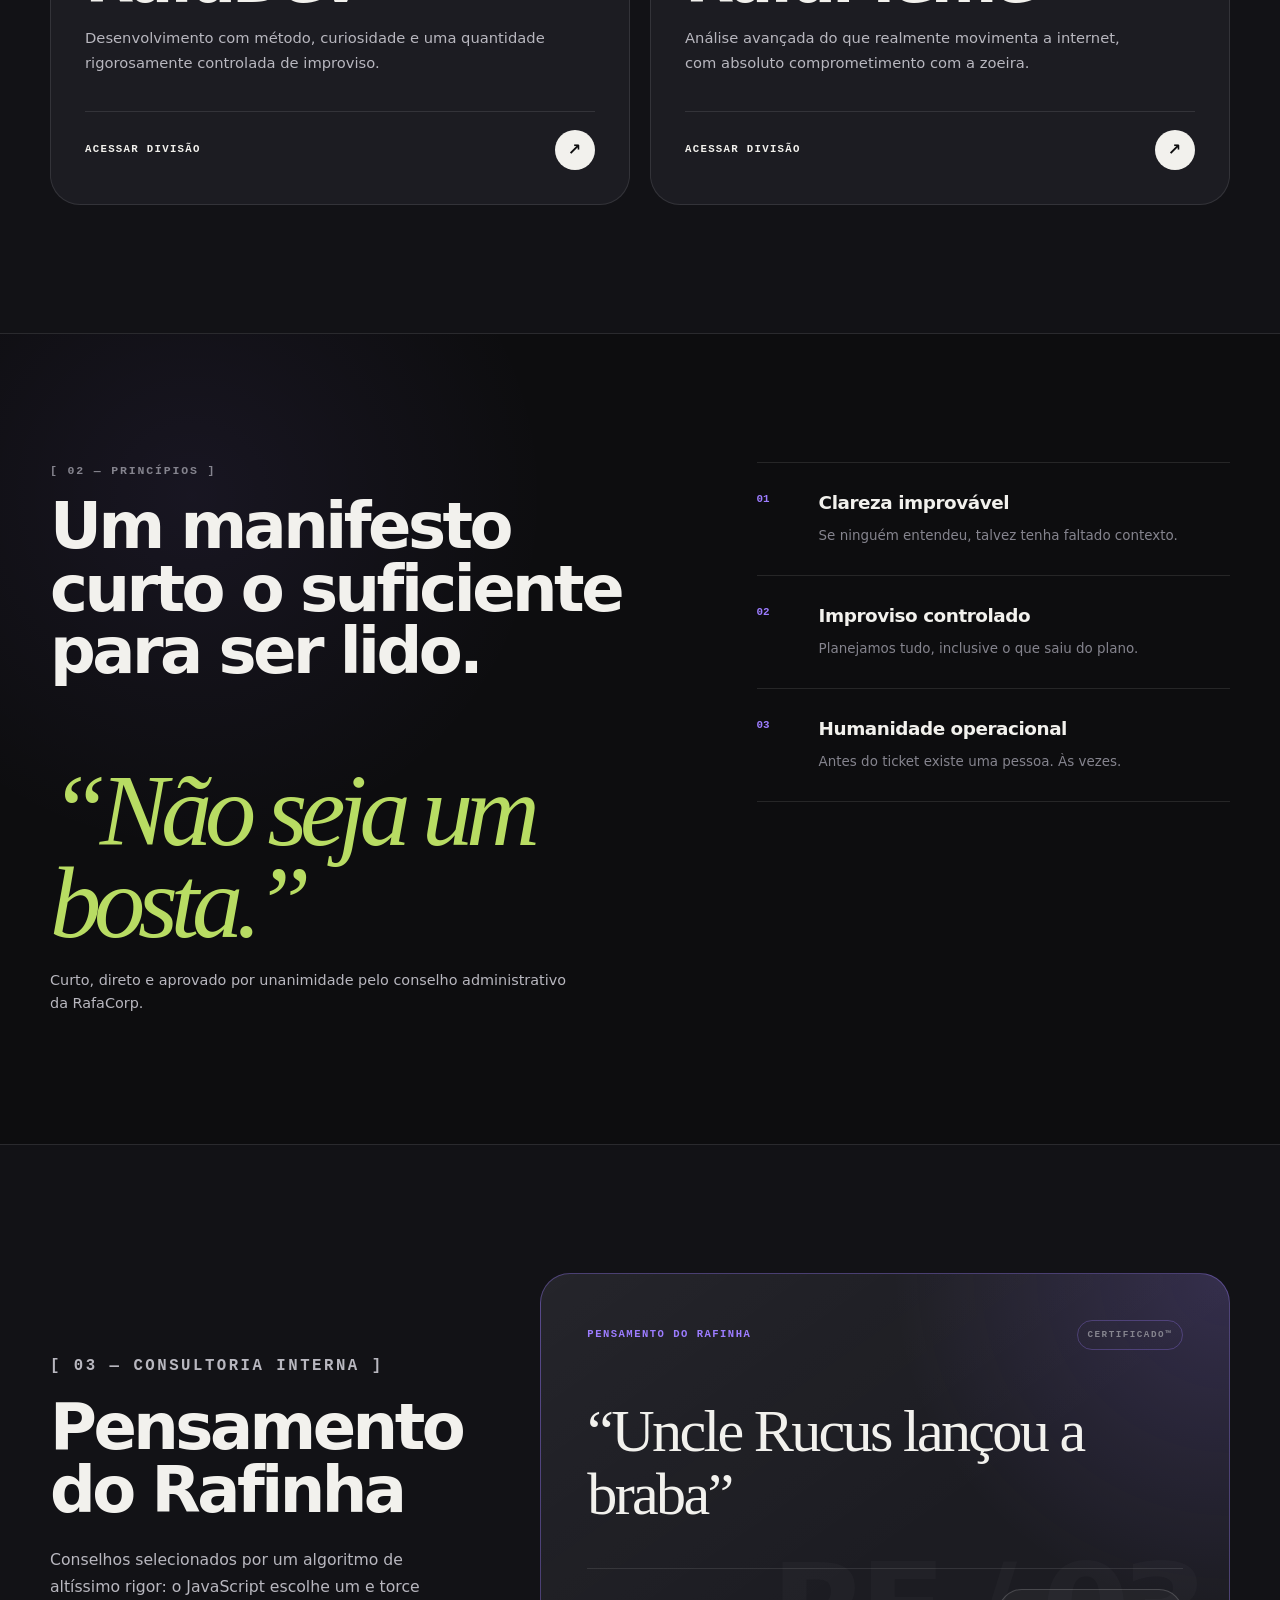
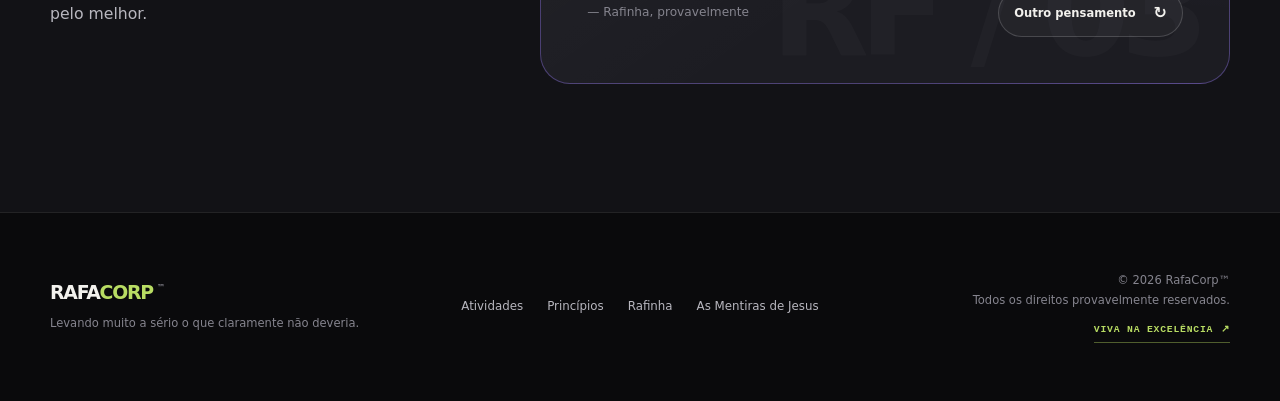
==== commit 275ad196: "adiciona Viva na Excelência ao rodapé" ====
--- a/index.html
+++ b/index.html
@@ -324,10 +324,21 @@
                 <a href="mentiras-de-jesus.html">As Mentiras de Jesus</a>
             </nav>
 
-            <p class="footer-legal">
-                © <span id="currentYear"></span> RafaCorp™<br>
-                Todos os direitos provavelmente reservados.
-            </p>
+            <div class="footer-legal">
+                <p>
+                    © <span id="currentYear"></span> RafaCorp™<br>
+                    Todos os direitos provavelmente reservados.
+                </p>
+                <a
+                    class="footer-excellence"
+                    href="https://github.com/tpn/pdfs"
+                    target="_blank"
+                    rel="noopener noreferrer"
+                >
+                    VIVA NA EXCELÊNCIA
+                    <span aria-hidden="true">↗</span>
+                </a>
+            </div>
         </div>
     </footer>
 </body>
--- a/style.css
+++ b/style.css
@@ -1057,9 +1057,37 @@
 }
 
 .footer-legal {
+    display: grid;
+    gap: 12px;
     justify-self: end;
     line-height: 1.7;
     text-align: right;
+}
+
+.footer-legal p {
+    margin: 0;
+}
+
+.footer-excellence {
+    display: inline-flex;
+    align-items: center;
+    justify-self: end;
+    gap: 8px;
+    padding-bottom: 3px;
+    border-bottom: 1px solid rgba(184, 220, 99, 0.4);
+    color: var(--accent-green);
+    font-family: ui-monospace, SFMono-Regular, Menlo, Monaco, Consolas, monospace;
+    font-size: 0.61rem;
+    font-weight: 800;
+    letter-spacing: 0.08em;
+    transition: border-color var(--transition), color var(--transition), transform var(--transition);
+}
+
+.footer-excellence:hover,
+.footer-excellence:focus-visible {
+    border-color: var(--text-main);
+    color: var(--text-main);
+    transform: translateY(-1px);
 }
 
 /* =========================
@@ -1485,6 +1513,153 @@
     letter-spacing: 0.1em;
 }
 
+.published-lies {
+    margin-top: clamp(82px, 10vw, 132px);
+    padding-top: clamp(70px, 8vw, 104px);
+    border-top: 1px solid rgba(101, 223, 243, 0.14);
+}
+
+.published-lies[hidden] {
+    display: none;
+}
+
+.published-lies-heading {
+    display: grid;
+    grid-template-columns: minmax(0, 1fr) minmax(240px, 0.36fr);
+    align-items: end;
+    gap: 42px;
+    margin-bottom: 42px;
+}
+
+.published-lies-heading h2 {
+    max-width: 780px;
+    margin: 15px 0 0;
+    font-size: clamp(2.6rem, 5.4vw, 5.2rem);
+    font-weight: 750;
+    letter-spacing: -0.065em;
+    line-height: 0.94;
+}
+
+.published-lies-heading > p {
+    margin: 0;
+    color: #829da3;
+    font-size: 0.84rem;
+    line-height: 1.7;
+}
+
+.published-lies-grid {
+    display: grid;
+    grid-template-columns: repeat(2, minmax(0, 1fr));
+    gap: 18px;
+}
+
+.published-lie-card {
+    position: relative;
+    overflow: hidden;
+    min-height: 390px;
+    padding: clamp(24px, 3.2vw, 36px);
+    border: 1px solid rgba(101, 223, 243, 0.2);
+    border-radius: 26px;
+    background:
+        radial-gradient(circle at 100% 0, rgba(101, 223, 243, 0.11), transparent 36%),
+        #102127;
+}
+
+.published-lie-card::after {
+    content: "J";
+    position: absolute;
+    right: 18px;
+    bottom: -28px;
+    color: rgba(216, 248, 255, 0.025);
+    font-size: 10rem;
+    font-weight: 900;
+    line-height: 1;
+    pointer-events: none;
+}
+
+.published-lie-topline,
+.published-lie-footer {
+    position: relative;
+    z-index: 1;
+    display: flex;
+    align-items: center;
+    justify-content: space-between;
+    gap: 18px;
+}
+
+.published-lie-topline {
+    color: var(--ice);
+    font-family: ui-monospace, SFMono-Regular, Menlo, Monaco, Consolas, monospace;
+    font-size: 0.61rem;
+    font-weight: 750;
+    letter-spacing: 0.11em;
+}
+
+.published-lie-topline time {
+    color: #6f8c92;
+    letter-spacing: 0;
+}
+
+.published-lie-category {
+    position: relative;
+    z-index: 1;
+    width: max-content;
+    margin: 36px 0 0;
+    padding: 7px 10px;
+    border: 1px solid rgba(216, 248, 255, 0.1);
+    border-radius: 999px;
+    color: #8ca7ad;
+    font-size: 0.62rem;
+}
+
+.published-lie-card blockquote {
+    position: relative;
+    z-index: 1;
+    min-height: 130px;
+    margin: 24px 0 32px;
+    color: var(--ice-bright);
+    font-family: Georgia, "Times New Roman", serif;
+    font-size: clamp(1.75rem, 3.1vw, 2.9rem);
+    letter-spacing: -0.04em;
+    line-height: 1.08;
+}
+
+.published-lie-footer {
+    align-items: flex-start;
+    padding-top: 20px;
+    border-top: 1px solid rgba(216, 248, 255, 0.09);
+}
+
+.published-lie-footer p {
+    max-width: 68%;
+    margin: 0;
+    color: #789198;
+    font-size: 0.7rem;
+    line-height: 1.55;
+}
+
+.published-truth-index {
+    flex: 0 0 auto;
+    padding: 7px 9px;
+    border: 1px solid rgba(255, 177, 71, 0.24);
+    border-radius: 999px;
+    color: #ffb147;
+    font-family: ui-monospace, SFMono-Regular, Menlo, Monaco, Consolas, monospace;
+    font-size: 0.57rem;
+    font-weight: 750;
+    letter-spacing: 0.06em;
+    text-transform: uppercase;
+}
+
+.published-lie-card > small {
+    position: relative;
+    z-index: 1;
+    display: block;
+    margin-top: 18px;
+    color: #577077;
+    font-size: 0.61rem;
+}
+
 .publisher-preview {
     border-top: 1px solid rgba(101, 223, 243, 0.12);
     background: #071114;
@@ -1670,6 +1845,15 @@
         gap: 28px;
     }
 
+    .published-lies-heading {
+        grid-template-columns: 1fr;
+        gap: 24px;
+    }
+
+    .published-lies-heading > p {
+        max-width: 620px;
+    }
+
     .lies-section-heading > p {
         max-width: 620px;
     }
@@ -1689,6 +1873,10 @@
 
     .lie-card-grid {
         grid-template-columns: repeat(2, minmax(0, 1fr));
+    }
+
+    .published-lies-grid {
+        grid-template-columns: 1fr;
     }
 
     .lie-card:last-child {
@@ -1864,6 +2052,10 @@
         grid-template-columns: 1fr;
     }
 
+    .published-lie-card {
+        min-height: 360px;
+    }
+
     .lie-card:last-child {
         grid-column: auto;
         min-height: 330px;
@@ -1895,6 +2087,10 @@
     .footer-legal {
         justify-self: start;
         text-align: left;
+    }
+
+    .footer-excellence {
+        justify-self: start;
     }
 }
 
@@ -1952,6 +2148,25 @@
 
     .featured-lie blockquote {
         font-size: clamp(1.8rem, 9vw, 2.5rem);
+    }
+
+    .published-lies-heading h2 {
+        font-size: clamp(2.4rem, 12vw, 3.25rem);
+    }
+
+    .published-lie-card {
+        min-height: 380px;
+        padding: 22px;
+        border-radius: 22px;
+    }
+
+    .published-lie-footer {
+        align-items: flex-start;
+        flex-direction: column;
+    }
+
+    .published-lie-footer p {
+        max-width: none;
     }
 
     .composer-bar,
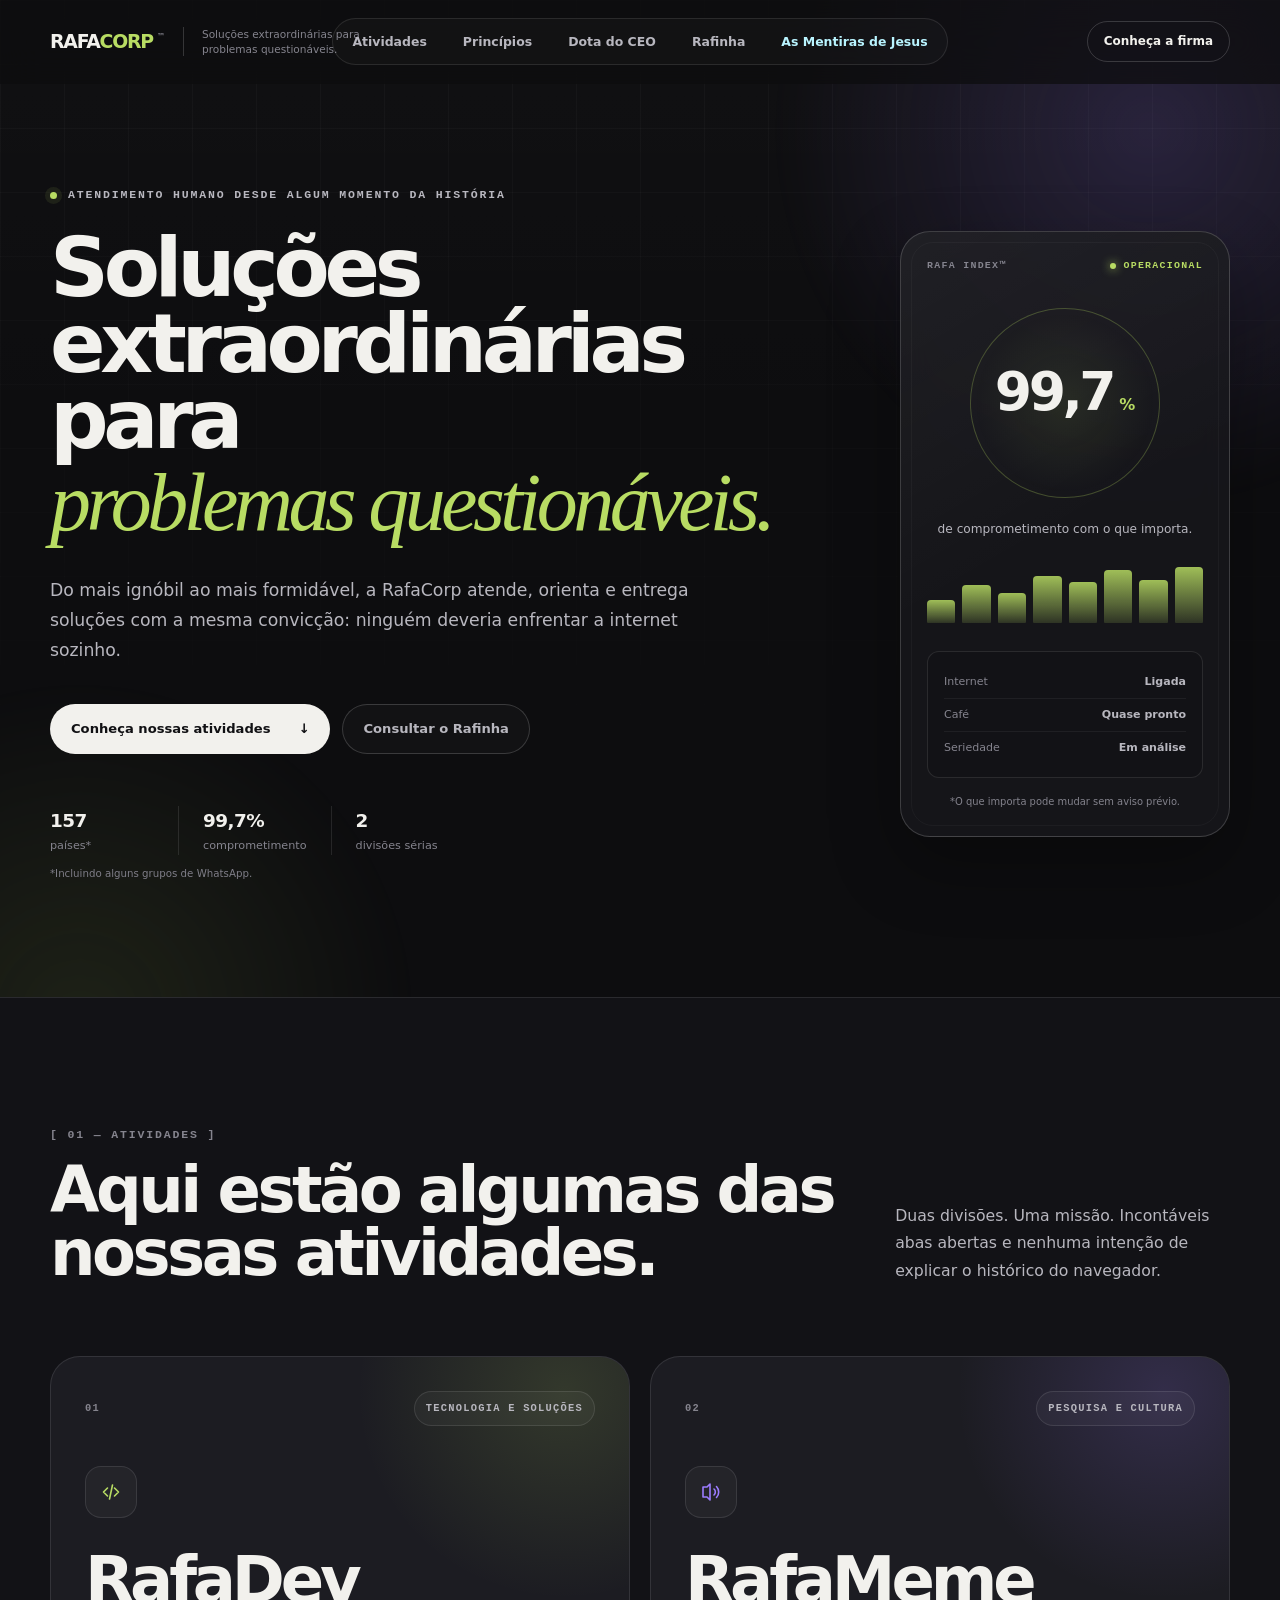
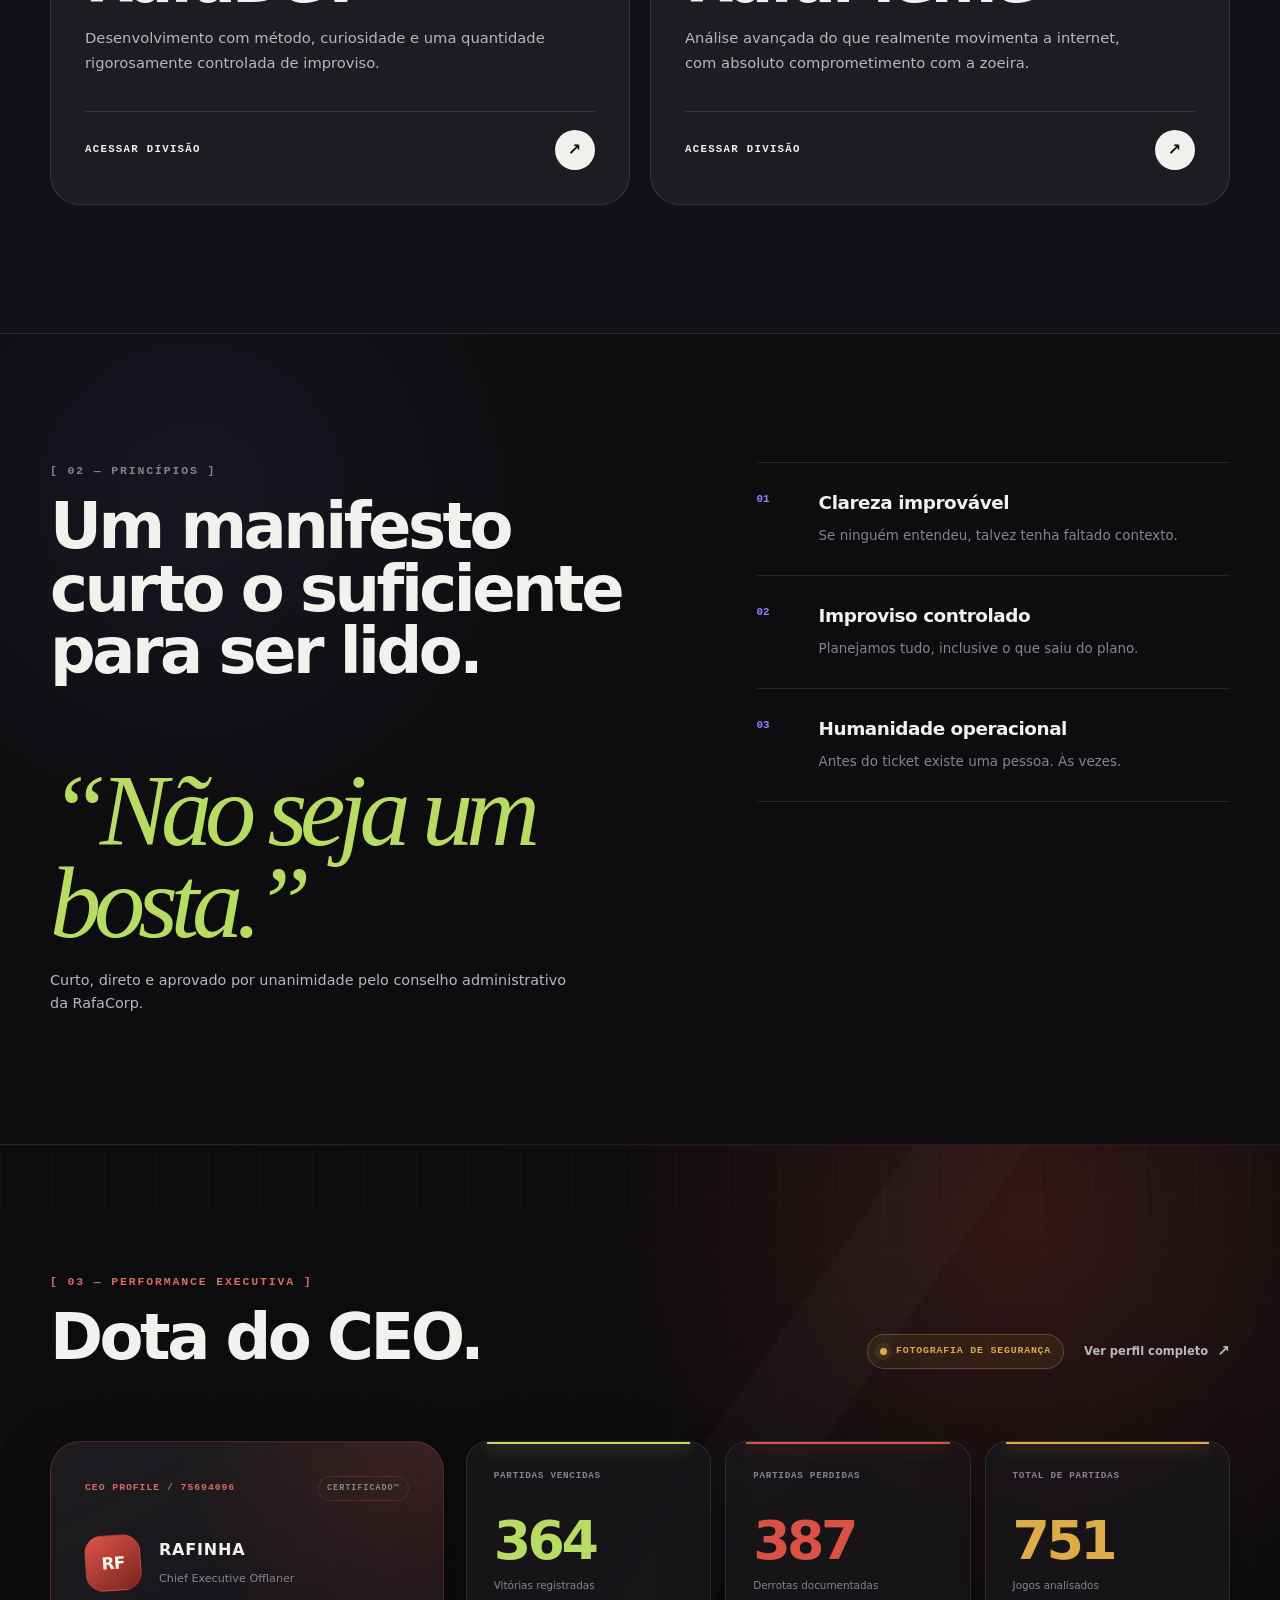
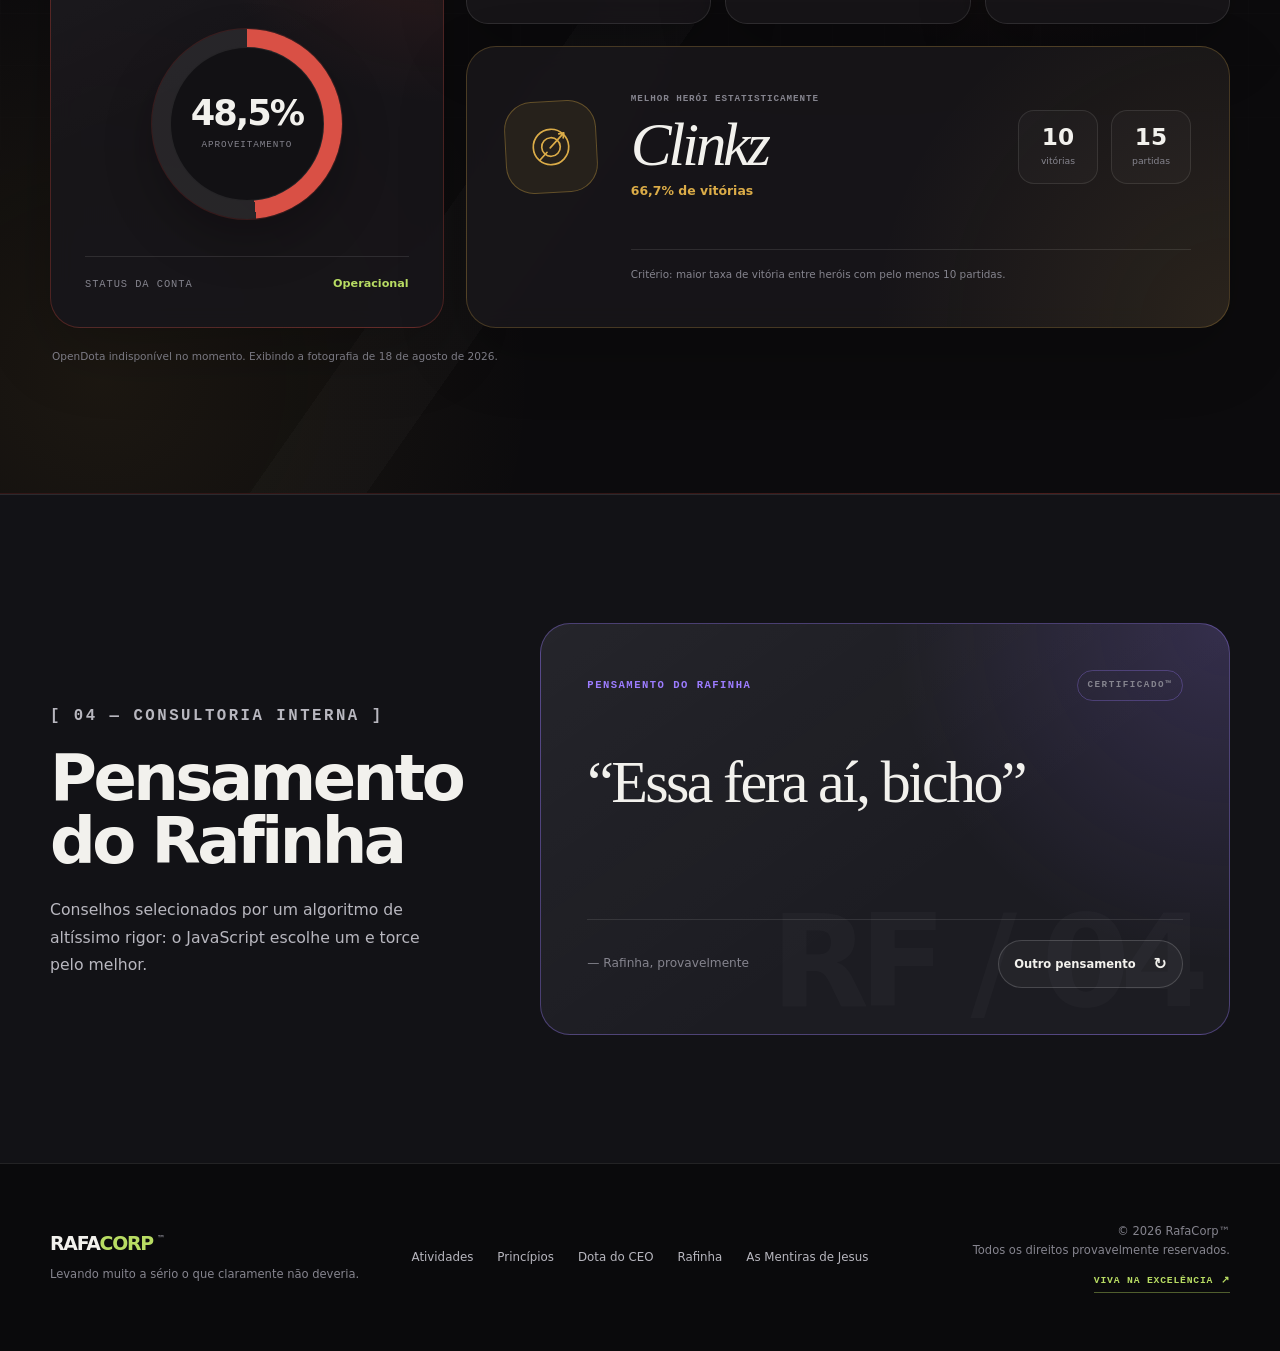
==== commit 51caf1dc: "adiciona estatisticas de Dota do CEO" ====
--- a/index.html
+++ b/index.html
@@ -25,6 +25,7 @@
     <link rel="icon" href="favicon.svg" type="image/svg+xml">
     <link rel="stylesheet" href="style.css">
     <script src="index.js" defer></script>
+    <script src="dota.js" defer></script>
 </head>
 
 <body>
@@ -54,6 +55,7 @@
             <nav class="site-nav" id="site-menu" aria-label="Navegação principal">
                 <a href="#atividades">Atividades</a>
                 <a href="#principios">Princípios</a>
+                <a href="#dota-do-ceo">Dota do CEO</a>
                 <a href="#rafinha">Rafinha</a>
                 <a class="nav-special" href="mentiras-de-jesus.html">As Mentiras de Jesus</a>
             </nav>
@@ -275,10 +277,124 @@
             </div>
         </section>
 
+        <section class="dota section" id="dota-do-ceo" aria-labelledby="dota-title">
+            <div class="dota-grid-bg" aria-hidden="true"></div>
+
+            <div class="container">
+                <div class="dota-heading">
+                    <div>
+                        <p class="section-kicker">[ 03 — PERFORMANCE EXECUTIVA ]</p>
+                        <h2 id="dota-title">Dota do CEO.</h2>
+                    </div>
+
+                    <div class="dota-source">
+                        <span class="dota-live" id="dotaDataStatus">
+                            <span aria-hidden="true"></span>
+                            <span id="dotaDataStatusText">OpenDota ao vivo</span>
+                        </span>
+                        <a
+                            href="https://www.opendota.com/players/75694096"
+                            target="_blank"
+                            rel="noopener noreferrer"
+                        >
+                            Ver perfil completo
+                            <span aria-hidden="true">↗</span>
+                        </a>
+                    </div>
+                </div>
+
+                <div class="dota-dashboard" id="dotaDashboard" aria-live="polite">
+                    <article class="dota-profile-card">
+                        <div class="dota-card-topline">
+                            <span>CEO PROFILE / 75694096</span>
+                            <span class="dota-certified">CERTIFICADO™</span>
+                        </div>
+
+                        <div class="dota-profile">
+                            <div class="dota-avatar" aria-hidden="true">RF</div>
+                            <div>
+                                <p>RAFINHA</p>
+                                <span>Chief Executive Offlaner</span>
+                            </div>
+                        </div>
+
+                        <div class="dota-winrate-ring" id="dotaWinrateRing" role="img" aria-label="Aproveitamento geral: 48,5%">
+                            <div>
+                                <strong id="dotaWinrate">48,5%</strong>
+                                <span>aproveitamento</span>
+                            </div>
+                        </div>
+
+                        <div class="dota-profile-footer">
+                            <span>STATUS DA CONTA</span>
+                            <strong>Operacional</strong>
+                        </div>
+                    </article>
+
+                    <div class="dota-performance">
+                        <div class="dota-stat-grid">
+                            <article class="dota-stat dota-stat-win">
+                                <span>PARTIDAS VENCIDAS</span>
+                                <strong id="dotaWins">364</strong>
+                                <small>Vitórias registradas</small>
+                            </article>
+
+                            <article class="dota-stat dota-stat-loss">
+                                <span>PARTIDAS PERDIDAS</span>
+                                <strong id="dotaLosses">387</strong>
+                                <small>Derrotas documentadas</small>
+                            </article>
+
+                            <article class="dota-stat dota-stat-total">
+                                <span>TOTAL DE PARTIDAS</span>
+                                <strong id="dotaTotal">751</strong>
+                                <small>Jogos analisados</small>
+                            </article>
+                        </div>
+
+                        <article class="dota-best-hero">
+                            <div class="best-hero-emblem" aria-hidden="true">
+                                <svg viewBox="0 0 64 64">
+                                    <circle cx="32" cy="32" r="21"/>
+                                    <circle cx="32" cy="32" r="11"/>
+                                    <path d="M46 18 31 33M42 17l6-1-1 6M18 47l9-9"/>
+                                </svg>
+                            </div>
+
+                            <div class="best-hero-copy">
+                                <p>Melhor herói estatisticamente</p>
+                                <h3 id="dotaBestHero">Clinkz</h3>
+                                <span id="dotaBestHeroSummary">66,7% de vitórias</span>
+                            </div>
+
+                            <dl class="best-hero-stats">
+                                <div>
+                                    <dt id="dotaBestHeroWins">10</dt>
+                                    <dd>vitórias</dd>
+                                </div>
+                                <div>
+                                    <dt id="dotaBestHeroGames">15</dt>
+                                    <dd>partidas</dd>
+                                </div>
+                            </dl>
+
+                            <p class="best-hero-rule">
+                                Critério: maior taxa de vitória entre heróis com pelo menos 10 partidas.
+                            </p>
+                        </article>
+                    </div>
+                </div>
+
+                <p class="dota-updated" id="dotaUpdated">
+                    Fotografia dos dados em 18 de agosto de 2026.
+                </p>
+            </div>
+        </section>
+
         <section class="rafinha section" id="rafinha">
             <div class="container rafinha-layout">
                 <div class="rafinha-heading">
-                    <p class="section-kicker">[ 03 — CONSULTORIA INTERNA ]</p>
+                    <p class="section-kicker">[ 04 — CONSULTORIA INTERNA ]</p>
                     <h2>Pensamento do Rafinha</h2>
                     <p>
                         Conselhos selecionados por um algoritmo de altíssimo rigor:
@@ -320,6 +436,7 @@
             <nav aria-label="Navegação do rodapé">
                 <a href="#atividades">Atividades</a>
                 <a href="#principios">Princípios</a>
+                <a href="#dota-do-ceo">Dota do CEO</a>
                 <a href="#rafinha">Rafinha</a>
                 <a href="mentiras-de-jesus.html">As Mentiras de Jesus</a>
             </nav>
--- a/style.css
+++ b/style.css
@@ -875,6 +875,449 @@
 }
 
 /* =========================
+   DOTA DO CEO
+========================= */
+
+.dota {
+    position: relative;
+    isolation: isolate;
+    overflow: hidden;
+    border-top: 1px solid rgba(218, 75, 63, 0.18);
+    border-bottom: 1px solid rgba(218, 75, 63, 0.18);
+    background:
+        radial-gradient(circle at 80% 8%, rgba(218, 75, 63, 0.18), transparent 32%),
+        radial-gradient(circle at 8% 88%, rgba(219, 172, 72, 0.08), transparent 30%),
+        #0c0b0d;
+}
+
+.dota::before {
+    position: absolute;
+    z-index: -1;
+    inset: 0;
+    background: linear-gradient(125deg, transparent 0 47%, rgba(255, 255, 255, 0.018) 47% 53%, transparent 53%);
+    content: "";
+    pointer-events: none;
+}
+
+.dota-grid-bg {
+    position: absolute;
+    z-index: -1;
+    inset: 0;
+    background-image:
+        linear-gradient(rgba(255, 255, 255, 0.025) 1px, transparent 1px),
+        linear-gradient(90deg, rgba(255, 255, 255, 0.025) 1px, transparent 1px);
+    background-size: 52px 52px;
+    mask-image: linear-gradient(to bottom, black, transparent 85%);
+    pointer-events: none;
+}
+
+.dota-heading {
+    display: grid;
+    grid-template-columns: minmax(0, 1fr) auto;
+    align-items: end;
+    gap: 48px;
+    margin-bottom: clamp(44px, 6vw, 72px);
+}
+
+.dota-heading h2 {
+    margin: 16px 0 0;
+    font-size: clamp(2.5rem, 5vw, 4.7rem);
+    font-weight: 720;
+    letter-spacing: -0.055em;
+    line-height: 0.98;
+}
+
+.dota .section-kicker {
+    color: #d76c62;
+}
+
+.dota-source,
+.dota-source a,
+.dota-live {
+    display: flex;
+    align-items: center;
+}
+
+.dota-source {
+    flex-wrap: wrap;
+    justify-content: flex-end;
+    gap: 12px 20px;
+}
+
+.dota-live {
+    gap: 9px;
+    min-height: 35px;
+    padding: 7px 12px;
+    border: 1px solid rgba(184, 220, 99, 0.25);
+    border-radius: 999px;
+    background: rgba(184, 220, 99, 0.07);
+    color: var(--accent-green);
+    font-family: ui-monospace, SFMono-Regular, Menlo, Monaco, Consolas, monospace;
+    font-size: 0.62rem;
+    font-weight: 800;
+    letter-spacing: 0.08em;
+    text-transform: uppercase;
+}
+
+.dota-live > span:first-child {
+    width: 7px;
+    height: 7px;
+    border-radius: 50%;
+    background: currentColor;
+    box-shadow: 0 0 0 5px rgba(184, 220, 99, 0.08);
+}
+
+.dota-live.is-fallback {
+    border-color: rgba(219, 172, 72, 0.28);
+    background: rgba(219, 172, 72, 0.08);
+    color: #dbac48;
+}
+
+.dota-source a {
+    gap: 9px;
+    min-height: 35px;
+    color: var(--text-secondary);
+    font-size: 0.72rem;
+    font-weight: 700;
+    transition: color var(--transition);
+}
+
+.dota-source a:hover,
+.dota-source a:focus-visible {
+    color: #ef8a80;
+}
+
+.dota-source a span {
+    font-size: 0.95rem;
+    transition: transform var(--transition);
+}
+
+.dota-source a:hover span {
+    transform: translate(2px, -2px);
+}
+
+.dota-dashboard {
+    display: grid;
+    grid-template-columns: minmax(280px, 0.34fr) minmax(0, 0.66fr);
+    gap: 22px;
+}
+
+.dota-profile-card,
+.dota-stat,
+.dota-best-hero {
+    border: 1px solid rgba(255, 255, 255, 0.1);
+    background: rgba(24, 22, 26, 0.88);
+    box-shadow: 0 24px 70px rgba(0, 0, 0, 0.2);
+    backdrop-filter: blur(12px);
+}
+
+.dota-profile-card {
+    display: flex;
+    min-height: 480px;
+    padding: clamp(25px, 3vw, 34px);
+    border-color: rgba(218, 75, 63, 0.28);
+    border-radius: var(--radius-large);
+    flex-direction: column;
+    background:
+        radial-gradient(circle at 100% 0, rgba(218, 75, 63, 0.18), transparent 42%),
+        linear-gradient(155deg, rgba(255, 255, 255, 0.035), transparent 48%),
+        rgba(24, 22, 26, 0.94);
+}
+
+.dota-card-topline,
+.dota-profile,
+.dota-profile-footer {
+    display: flex;
+    align-items: center;
+    justify-content: space-between;
+    gap: 18px;
+}
+
+.dota-card-topline {
+    color: #d76c62;
+    font-family: ui-monospace, SFMono-Regular, Menlo, Monaco, Consolas, monospace;
+    font-size: 0.61rem;
+    font-weight: 800;
+    letter-spacing: 0.1em;
+}
+
+.dota-certified {
+    padding: 5px 8px;
+    border: 1px solid rgba(218, 75, 63, 0.25);
+    border-radius: 999px;
+    color: var(--text-muted);
+    font-size: 0.53rem;
+}
+
+.dota-profile {
+    justify-content: flex-start;
+    margin-top: 34px;
+}
+
+.dota-avatar {
+    display: grid;
+    width: 56px;
+    height: 56px;
+    border: 1px solid rgba(218, 75, 63, 0.42);
+    border-radius: 18px;
+    background: linear-gradient(145deg, #dd554a, #79231e);
+    color: #fff5ef;
+    font-size: 1.05rem;
+    font-weight: 900;
+    letter-spacing: -0.04em;
+    place-items: center;
+    transform: rotate(-4deg);
+}
+
+.dota-profile p {
+    margin: 0 0 1px;
+    font-size: 1rem;
+    font-weight: 850;
+    letter-spacing: 0.05em;
+}
+
+.dota-profile div:last-child span {
+    color: var(--text-muted);
+    font-size: 0.7rem;
+}
+
+.dota-winrate-ring {
+    --win-angle: 174.6deg;
+    display: grid;
+    width: 190px;
+    height: 190px;
+    margin: auto;
+    border-radius: 50%;
+    background: conic-gradient(#d95045 0 var(--win-angle), rgba(255, 255, 255, 0.07) var(--win-angle) 360deg);
+    box-shadow: 0 0 0 1px rgba(218, 75, 63, 0.18), 0 22px 50px rgba(0, 0, 0, 0.24);
+    place-items: center;
+}
+
+.dota-winrate-ring > div {
+    display: grid;
+    width: 154px;
+    height: 154px;
+    border: 1px solid rgba(255, 255, 255, 0.08);
+    border-radius: 50%;
+    background: #121114;
+    place-content: center;
+    text-align: center;
+}
+
+.dota-winrate-ring strong {
+    font-size: 2.2rem;
+    font-weight: 800;
+    letter-spacing: -0.055em;
+    line-height: 1;
+}
+
+.dota-winrate-ring span {
+    margin-top: 8px;
+    color: var(--text-muted);
+    font-family: ui-monospace, SFMono-Regular, Menlo, Monaco, Consolas, monospace;
+    font-size: 0.58rem;
+    letter-spacing: 0.1em;
+    text-transform: uppercase;
+}
+
+.dota-profile-footer {
+    padding-top: 18px;
+    border-top: 1px solid var(--border);
+    font-size: 0.65rem;
+}
+
+.dota-profile-footer span {
+    color: var(--text-muted);
+    font-family: ui-monospace, SFMono-Regular, Menlo, Monaco, Consolas, monospace;
+    letter-spacing: 0.09em;
+}
+
+.dota-profile-footer strong {
+    color: var(--accent-green);
+    font-size: 0.7rem;
+}
+
+.dota-performance {
+    display: grid;
+    grid-template-rows: auto 1fr;
+    gap: 22px;
+}
+
+.dota-stat-grid {
+    display: grid;
+    grid-template-columns: repeat(3, minmax(0, 1fr));
+    gap: 14px;
+}
+
+.dota-stat {
+    position: relative;
+    overflow: hidden;
+    min-height: 168px;
+    padding: clamp(20px, 2.4vw, 27px);
+    border-radius: 22px;
+}
+
+.dota-stat::before {
+    position: absolute;
+    top: 0;
+    right: 20px;
+    left: 20px;
+    height: 2px;
+    background: var(--stat-color);
+    content: "";
+    box-shadow: 0 0 18px var(--stat-color);
+}
+
+.dota-stat-win {
+    --stat-color: #b8dc63;
+}
+
+.dota-stat-loss {
+    --stat-color: #d95045;
+}
+
+.dota-stat-total {
+    --stat-color: #dbac48;
+}
+
+.dota-stat > span {
+    display: block;
+    min-height: 34px;
+    color: var(--text-muted);
+    font-family: ui-monospace, SFMono-Regular, Menlo, Monaco, Consolas, monospace;
+    font-size: 0.58rem;
+    font-weight: 750;
+    letter-spacing: 0.08em;
+    line-height: 1.45;
+}
+
+.dota-stat strong {
+    display: block;
+    margin: 14px 0 7px;
+    color: var(--stat-color);
+    font-size: clamp(2.4rem, 4.2vw, 4rem);
+    font-variant-numeric: tabular-nums;
+    font-weight: 800;
+    letter-spacing: -0.065em;
+    line-height: 0.88;
+}
+
+.dota-stat small {
+    color: var(--text-muted);
+    font-size: 0.65rem;
+}
+
+.dota-best-hero {
+    display: grid;
+    grid-template-columns: auto minmax(150px, 1fr) auto;
+    align-items: center;
+    gap: clamp(20px, 3vw, 34px);
+    min-height: 282px;
+    padding: clamp(25px, 3.2vw, 38px);
+    border-color: rgba(219, 172, 72, 0.24);
+    border-radius: var(--radius-large);
+    background:
+        radial-gradient(circle at 100% 100%, rgba(219, 172, 72, 0.1), transparent 44%),
+        rgba(24, 22, 26, 0.92);
+}
+
+.best-hero-emblem {
+    display: grid;
+    width: 92px;
+    height: 92px;
+    border: 1px solid rgba(219, 172, 72, 0.34);
+    border-radius: 28px;
+    background: rgba(219, 172, 72, 0.08);
+    color: #dbac48;
+    place-items: center;
+    transform: rotate(-3deg);
+}
+
+.best-hero-emblem svg {
+    width: 54px;
+    fill: none;
+    stroke: currentColor;
+    stroke-linecap: round;
+    stroke-linejoin: round;
+    stroke-width: 2;
+}
+
+.best-hero-copy p,
+.best-hero-copy h3,
+.best-hero-copy span,
+.best-hero-stats,
+.best-hero-rule {
+    margin: 0;
+}
+
+.best-hero-copy p {
+    color: var(--text-muted);
+    font-family: ui-monospace, SFMono-Regular, Menlo, Monaco, Consolas, monospace;
+    font-size: 0.58rem;
+    font-weight: 750;
+    letter-spacing: 0.1em;
+    text-transform: uppercase;
+}
+
+.best-hero-copy h3 {
+    margin-block: 7px 2px;
+    font-family: Georgia, "Times New Roman", serif;
+    font-size: clamp(2.25rem, 4.8vw, 4.2rem);
+    font-style: italic;
+    font-weight: 500;
+    letter-spacing: -0.055em;
+    line-height: 1;
+}
+
+.best-hero-copy span {
+    color: #dbac48;
+    font-size: 0.78rem;
+    font-weight: 750;
+}
+
+.best-hero-stats {
+    display: flex;
+    gap: 13px;
+}
+
+.best-hero-stats div {
+    min-width: 80px;
+    padding: 14px 16px;
+    border: 1px solid var(--border);
+    border-radius: 16px;
+    background: rgba(255, 255, 255, 0.025);
+    text-align: center;
+}
+
+.best-hero-stats dt {
+    color: var(--text-main);
+    font-size: 1.45rem;
+    font-variant-numeric: tabular-nums;
+    font-weight: 800;
+    line-height: 1;
+}
+
+.best-hero-stats dd {
+    margin: 6px 0 0;
+    color: var(--text-muted);
+    font-size: 0.58rem;
+}
+
+.best-hero-rule {
+    grid-column: 2 / -1;
+    padding-top: 16px;
+    border-top: 1px solid var(--border);
+    color: var(--text-muted);
+    font-size: 0.65rem;
+}
+
+.dota-updated {
+    margin: 20px 2px 0;
+    color: var(--text-muted);
+    font-size: 0.66rem;
+}
+
+/* =========================
    RAFINHA THOUGHT
 ========================= */
 
@@ -910,7 +1353,7 @@
 }
 
 .thought-card::after {
-    content: "RF / 03";
+    content: "RF / 04";
     position: absolute;
     right: 30px;
     bottom: 8px;
@@ -1821,6 +2264,7 @@
 
     .hero-layout,
     .principles-layout,
+    .dota-dashboard,
     .rafinha-layout,
     .lies-hero-layout,
     .publisher-layout {
@@ -1838,6 +2282,19 @@
     .section-heading {
         grid-template-columns: 1fr;
         gap: 28px;
+    }
+
+    .dota-heading {
+        grid-template-columns: 1fr;
+        gap: 26px;
+    }
+
+    .dota-source {
+        justify-content: flex-start;
+    }
+
+    .dota-profile-card {
+        min-height: 450px;
     }
 
     .lies-section-heading {
@@ -2028,6 +2485,38 @@
         grid-template-columns: 1fr;
     }
 
+    .dota-stat-grid {
+        grid-template-columns: 1fr;
+    }
+
+    .dota-stat {
+        min-height: 142px;
+    }
+
+    .dota-stat > span {
+        min-height: 0;
+    }
+
+    .dota-stat strong {
+        margin-top: 12px;
+    }
+
+    .dota-best-hero {
+        grid-template-columns: auto minmax(0, 1fr);
+    }
+
+    .best-hero-stats {
+        grid-column: 1 / -1;
+    }
+
+    .best-hero-stats div {
+        flex: 1;
+    }
+
+    .best-hero-rule {
+        grid-column: 1 / -1;
+    }
+
     .featured-lie {
         grid-template-columns: 1fr;
         gap: 28px;
@@ -2201,8 +2690,53 @@
 
     .section-heading h2,
     .principles-statement h2,
+    .dota-heading h2,
     .rafinha-heading h2 {
         font-size: clamp(2.25rem, 11vw, 3rem);
+    }
+
+    .dota-source {
+        align-items: flex-start;
+        flex-direction: column;
+    }
+
+    .dota-profile-card,
+    .dota-best-hero {
+        padding: 22px;
+        border-radius: 24px;
+    }
+
+    .dota-certified {
+        display: none;
+    }
+
+    .dota-winrate-ring {
+        width: 174px;
+        height: 174px;
+    }
+
+    .dota-winrate-ring > div {
+        width: 140px;
+        height: 140px;
+    }
+
+    .dota-stat {
+        padding: 22px;
+    }
+
+    .dota-best-hero {
+        grid-template-columns: 1fr;
+    }
+
+    .best-hero-emblem {
+        width: 78px;
+        height: 78px;
+        border-radius: 23px;
+    }
+
+    .best-hero-stats,
+    .best-hero-rule {
+        grid-column: 1;
     }
 
     .activity-card {
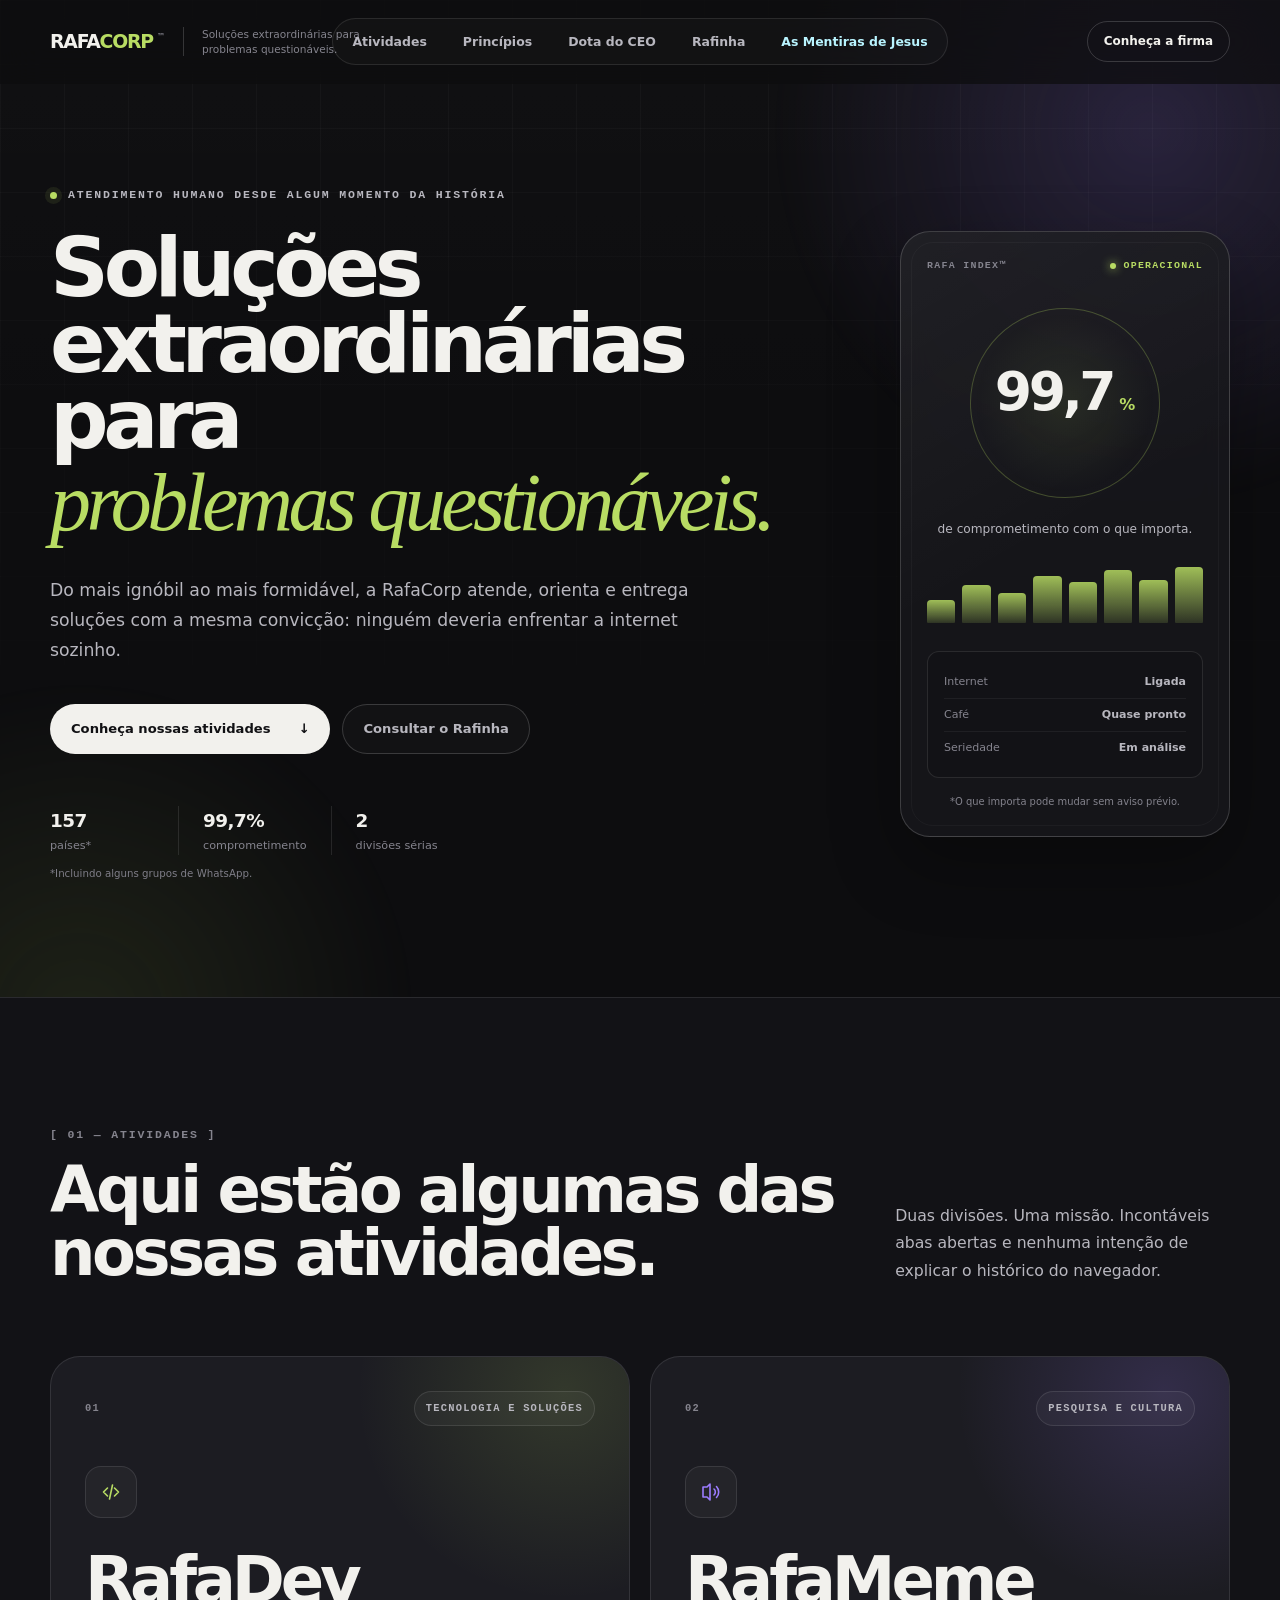
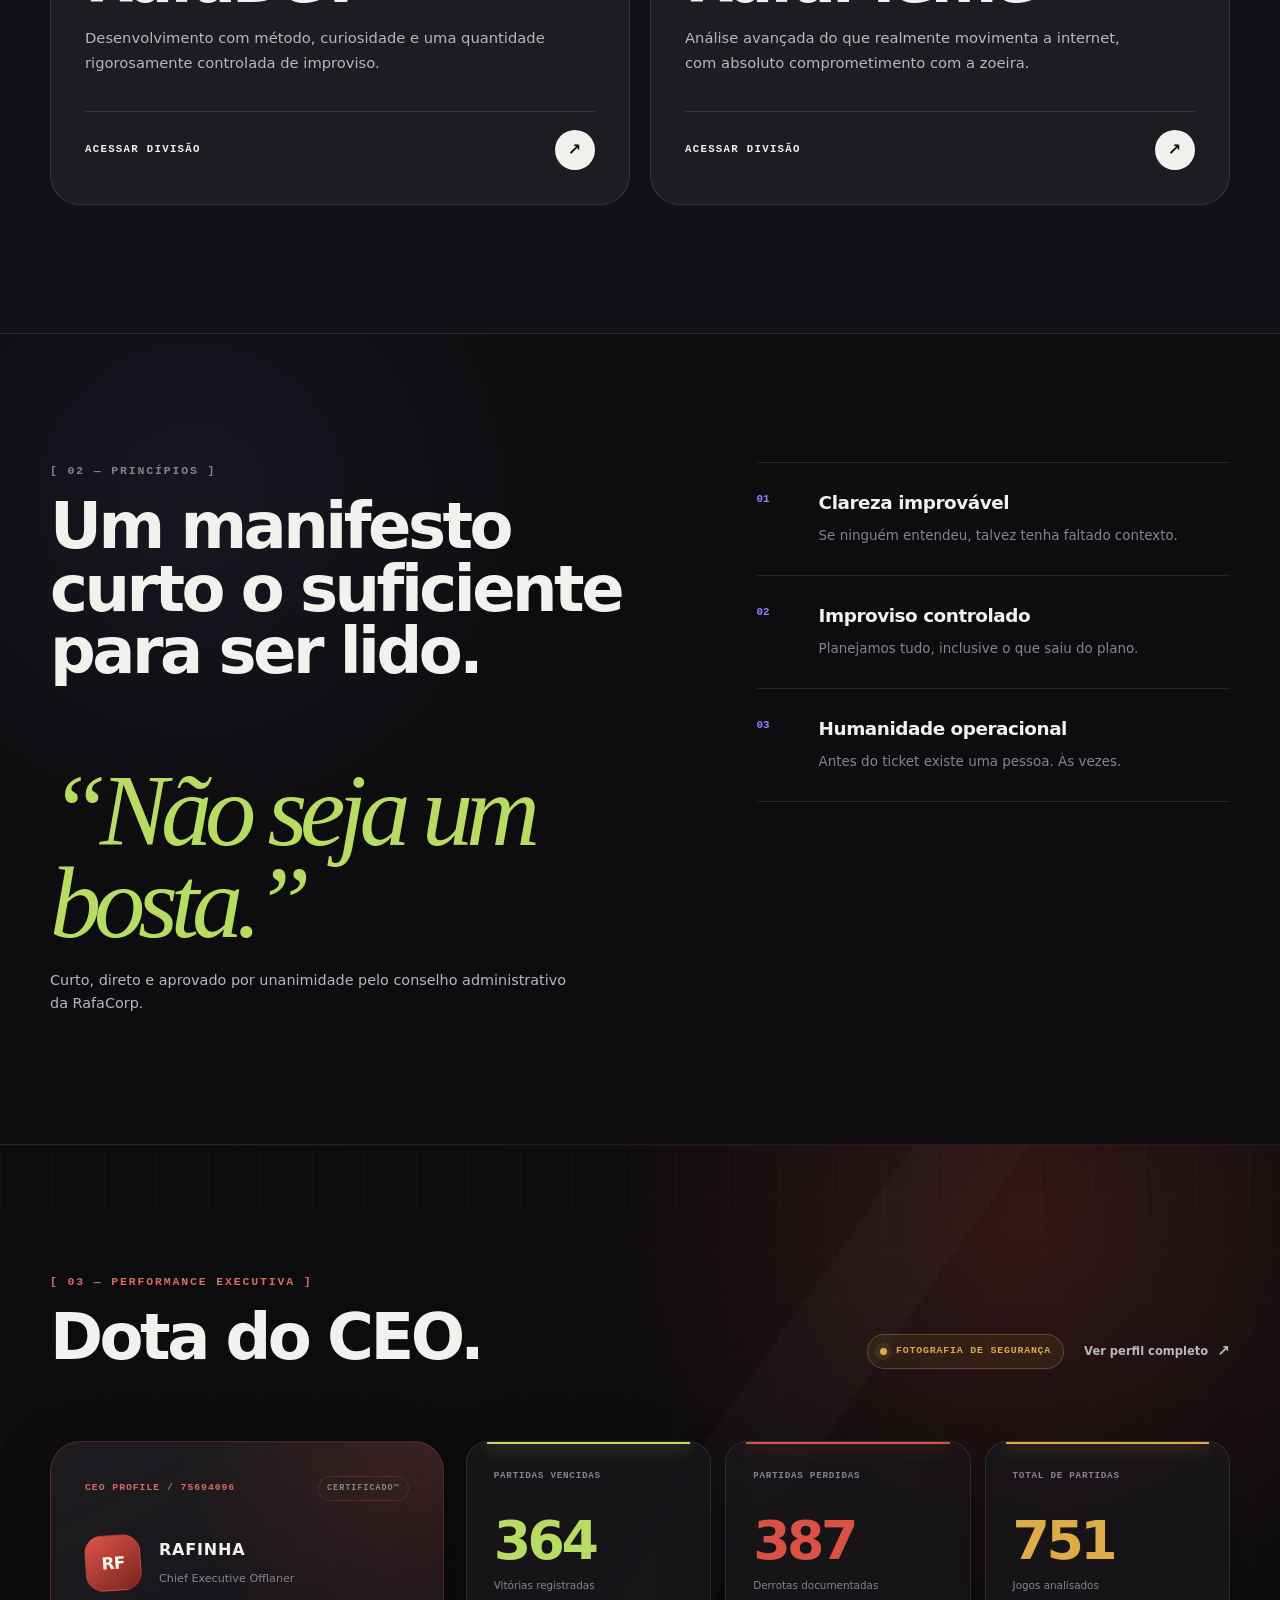
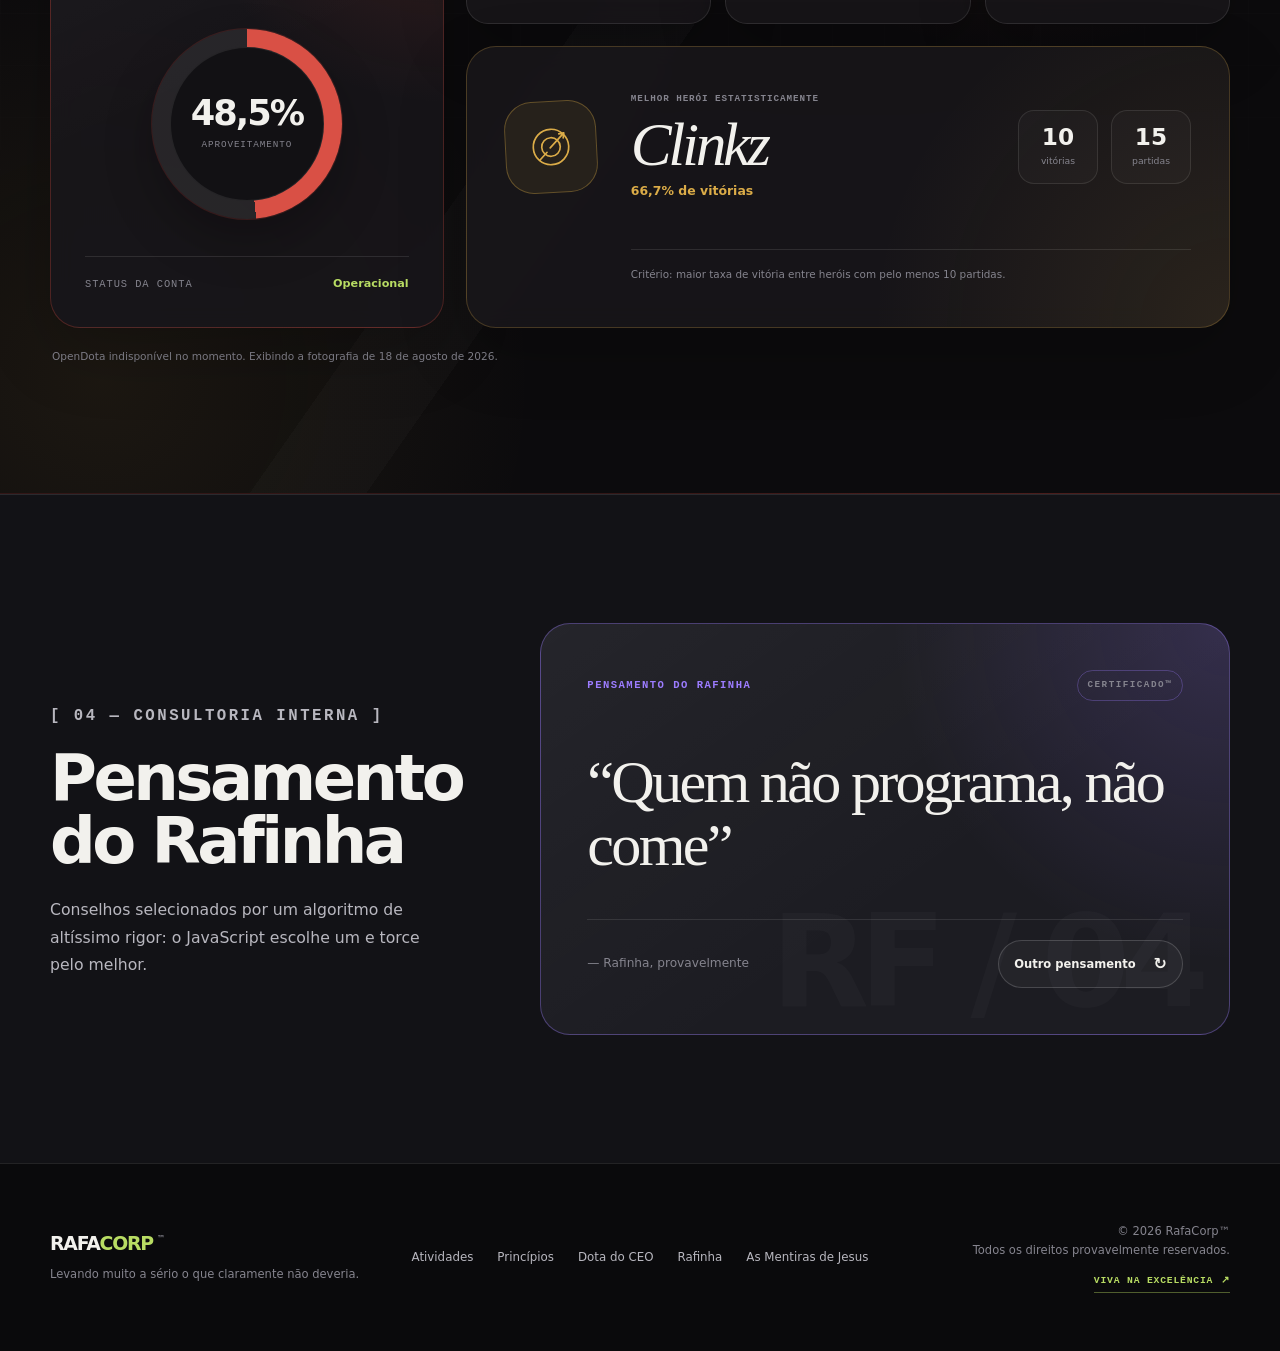
==== commit 4be1eba9: "adiciona som ao menu do Rafinha" ====
--- a/index.html
+++ b/index.html
@@ -56,7 +56,7 @@
                 <a href="#atividades">Atividades</a>
                 <a href="#principios">Princípios</a>
                 <a href="#dota-do-ceo">Dota do CEO</a>
-                <a href="#rafinha">Rafinha</a>
+                <a id="rafinhaNavLink" href="#rafinha">Rafinha</a>
                 <a class="nav-special" href="mentiras-de-jesus.html">As Mentiras de Jesus</a>
             </nav>
 
@@ -458,5 +458,9 @@
             </div>
         </div>
     </footer>
+
+    <audio id="rafinhaMenuAudio" preload="auto">
+        <source src="assets/audio/hehe.mp3" type="audio/mpeg">
+    </audio>
 </body>
 </html>
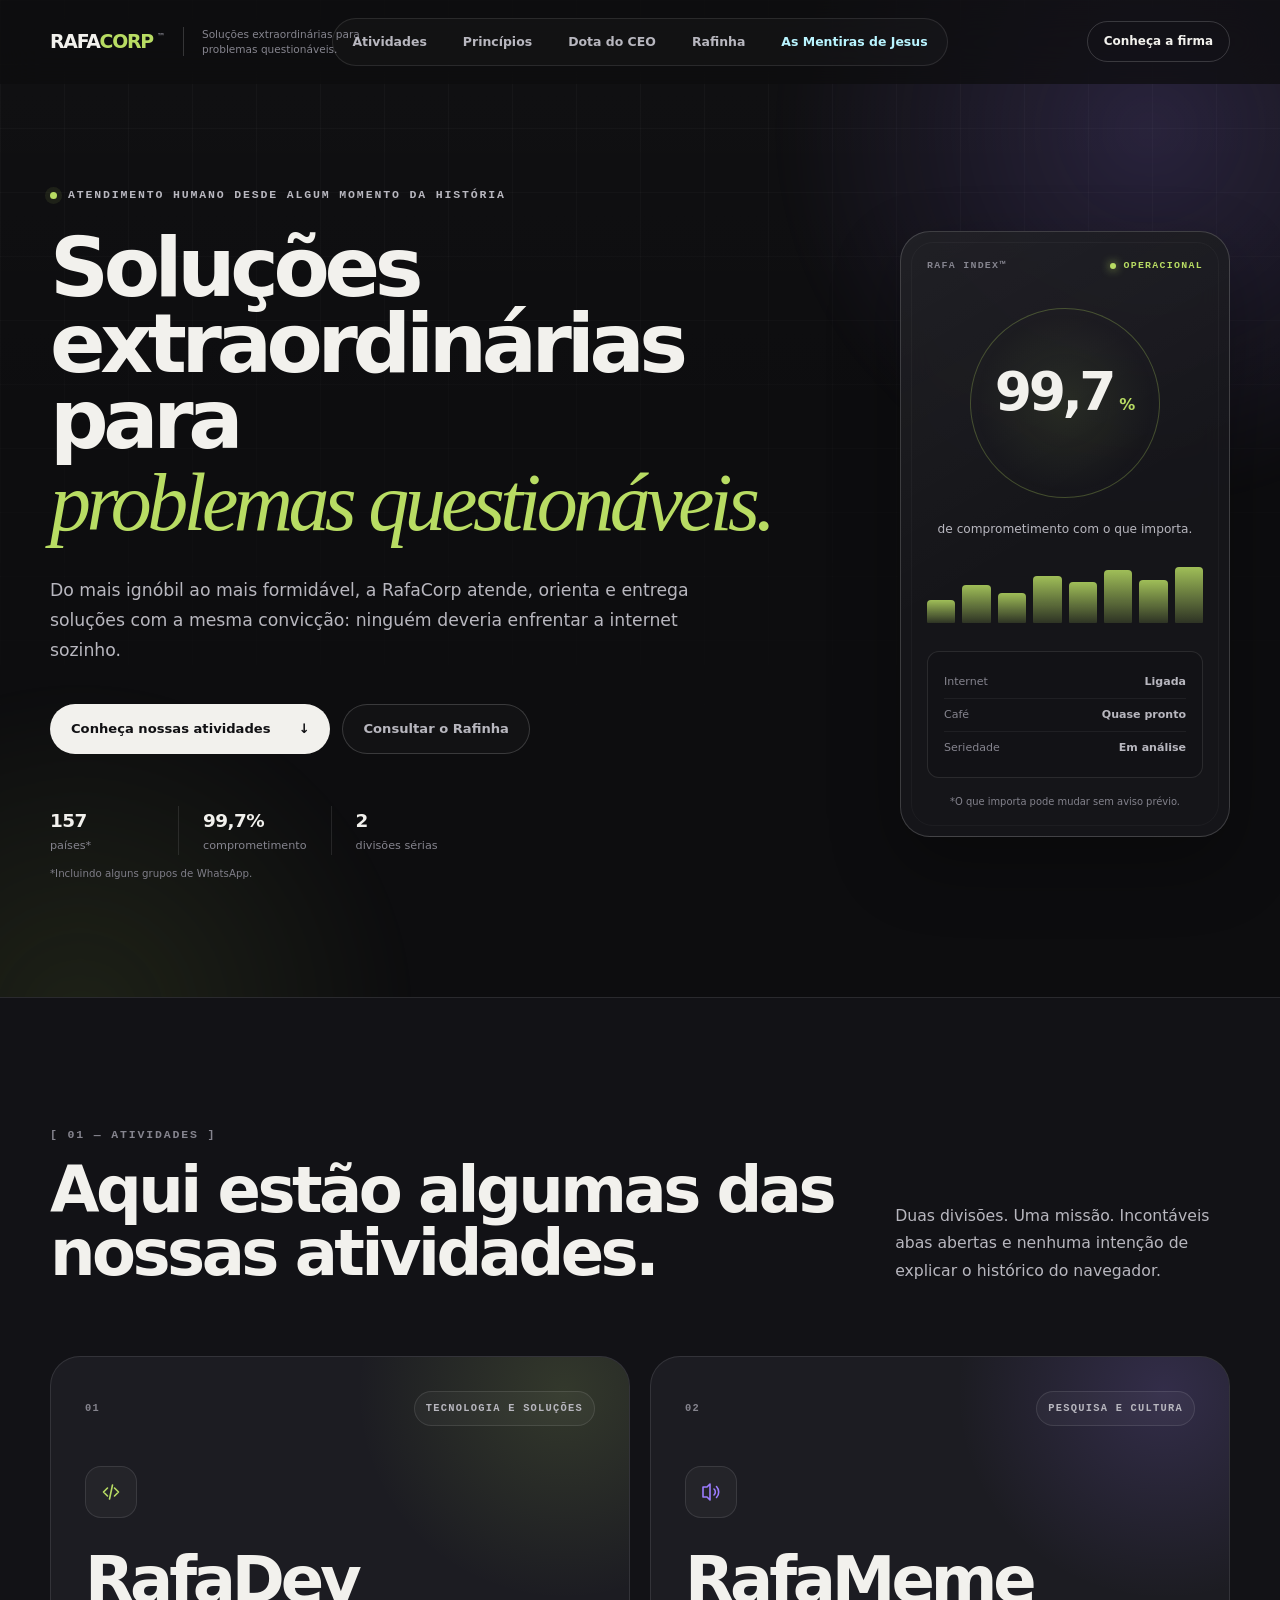
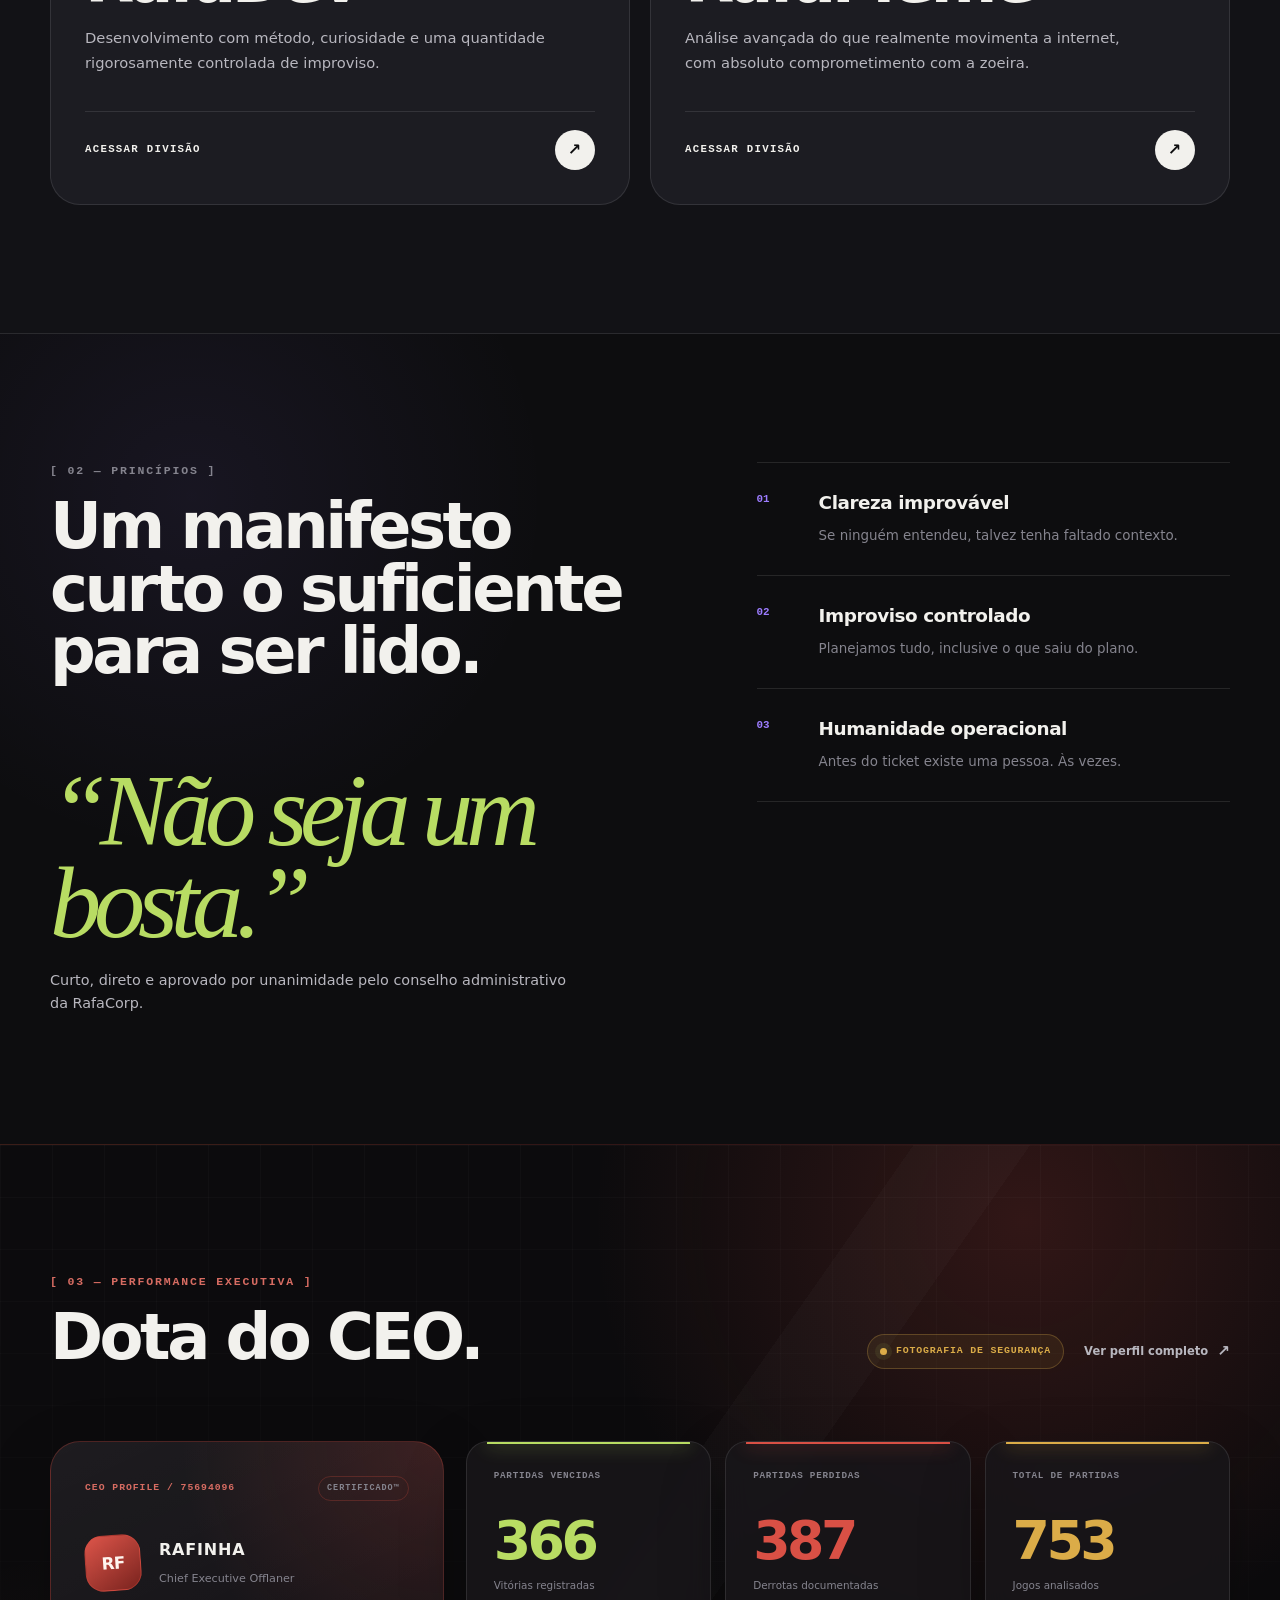
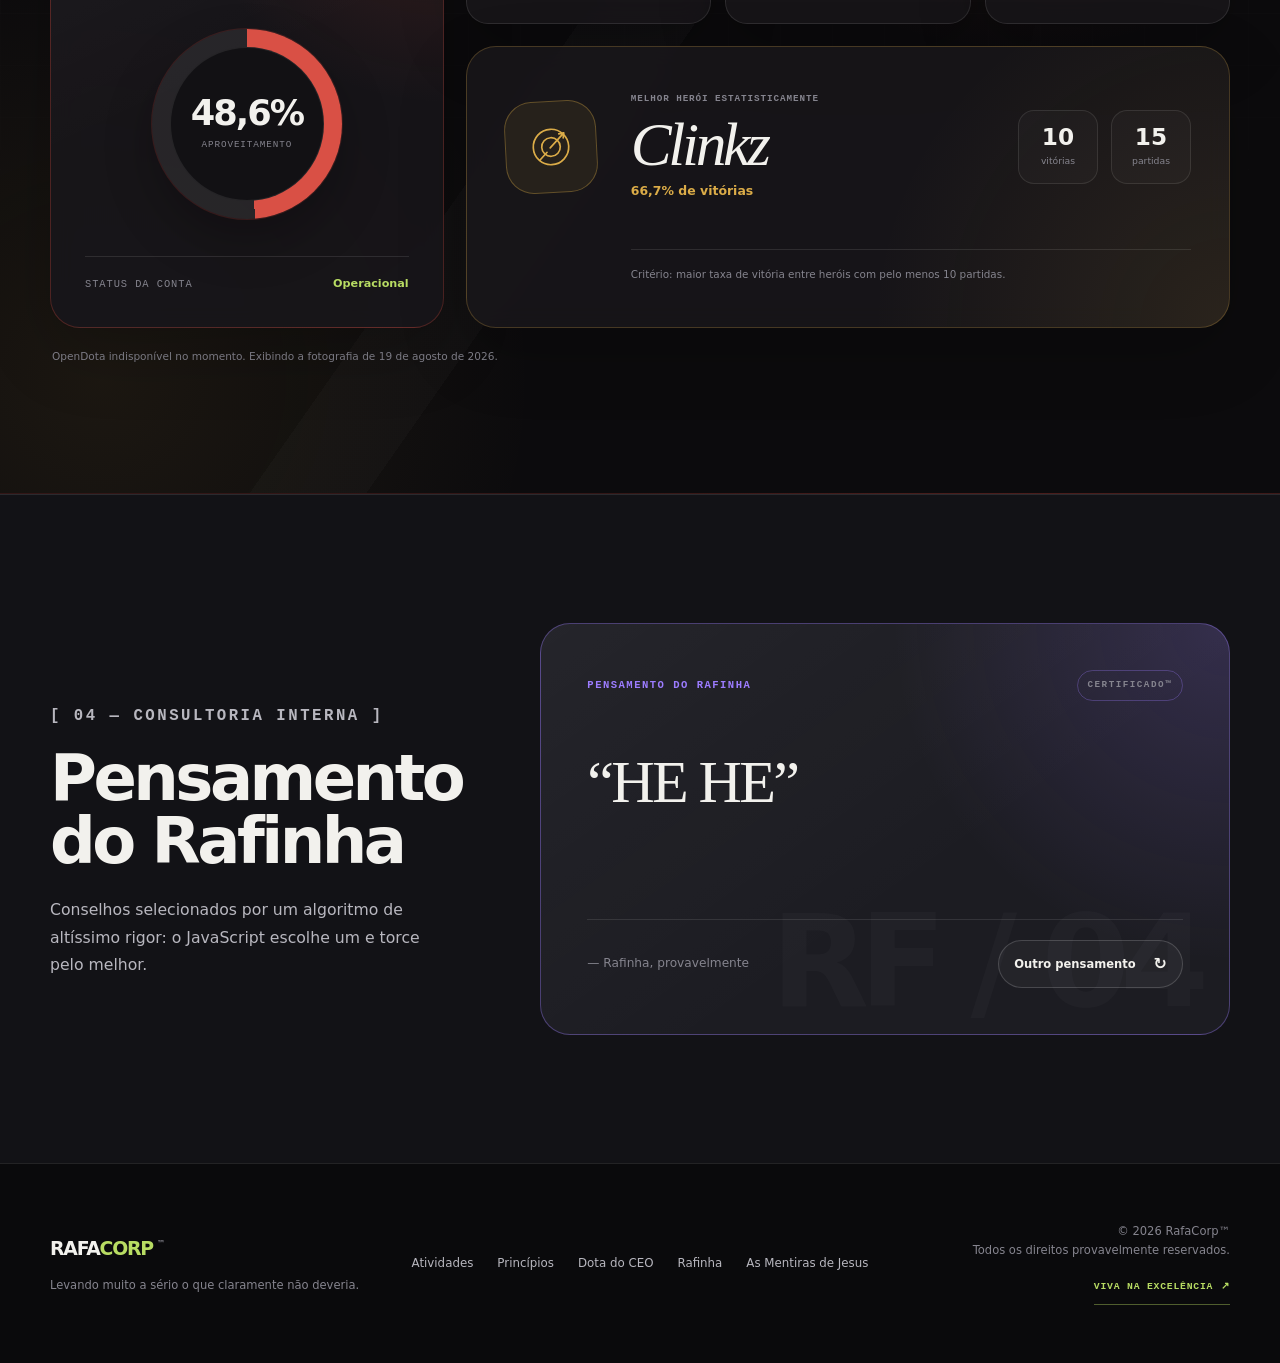
==== commit ffa73c63: "corrige inconsistencias e reforca o site" ====
--- a/index.html
+++ b/index.html
@@ -318,9 +318,9 @@
                             </div>
                         </div>
 
-                        <div class="dota-winrate-ring" id="dotaWinrateRing" role="img" aria-label="Aproveitamento geral: 48,5%">
+                        <div class="dota-winrate-ring" id="dotaWinrateRing" role="img" aria-label="Aproveitamento geral: 48,6%">
                             <div>
-                                <strong id="dotaWinrate">48,5%</strong>
+                                <strong id="dotaWinrate">48,6%</strong>
                                 <span>aproveitamento</span>
                             </div>
                         </div>
@@ -335,7 +335,7 @@
                         <div class="dota-stat-grid">
                             <article class="dota-stat dota-stat-win">
                                 <span>PARTIDAS VENCIDAS</span>
-                                <strong id="dotaWins">364</strong>
+                                <strong id="dotaWins">366</strong>
                                 <small>Vitórias registradas</small>
                             </article>
 
@@ -347,7 +347,7 @@
 
                             <article class="dota-stat dota-stat-total">
                                 <span>TOTAL DE PARTIDAS</span>
-                                <strong id="dotaTotal">751</strong>
+                                <strong id="dotaTotal">753</strong>
                                 <small>Jogos analisados</small>
                             </article>
                         </div>
@@ -386,7 +386,7 @@
                 </div>
 
                 <p class="dota-updated" id="dotaUpdated">
-                    Fotografia dos dados em 18 de agosto de 2026.
+                    Fotografia dos dados em 19 de agosto de 2026.
                 </p>
             </div>
         </section>
--- a/style.css
+++ b/style.css
@@ -188,6 +188,10 @@
     width: max-content;
 }
 
+.site-header .brand {
+    min-height: 44px;
+}
+
 .brand-name {
     font-size: 1.18rem;
     font-weight: 900;
@@ -227,6 +231,9 @@
 }
 
 .site-nav a {
+    display: inline-flex;
+    align-items: center;
+    min-height: 36px;
     padding: 8px 14px;
     border-radius: 999px;
     color: var(--text-secondary);
@@ -1473,6 +1480,7 @@
 }
 
 .footer-brand {
+    min-height: 32px;
     margin-bottom: 12px;
 }
 
@@ -1489,6 +1497,9 @@
 }
 
 .footer-inner nav a {
+    display: inline-flex;
+    align-items: center;
+    min-height: 32px;
     color: var(--text-secondary);
     font-size: 0.74rem;
     transition: color var(--transition);
@@ -1516,6 +1527,7 @@
     align-items: center;
     justify-self: end;
     gap: 8px;
+    min-height: 32px;
     padding-bottom: 3px;
     border-bottom: 1px solid rgba(184, 220, 99, 0.4);
     color: var(--accent-green);
@@ -1730,8 +1742,7 @@
     margin-bottom: clamp(44px, 6vw, 76px);
 }
 
-.lies-section-heading h2,
-.publisher-layout h2 {
+.lies-section-heading h2 {
     margin: 16px 0 0;
     font-size: clamp(2.8rem, 6vw, 5.8rem);
     font-weight: 750;
@@ -1739,8 +1750,7 @@
     line-height: 0.92;
 }
 
-.lies-section-heading > p,
-.publisher-layout > div:first-child > p:last-child {
+.lies-section-heading > p {
     margin: 0;
     color: #8fa9ae;
     font-size: 0.92rem;
@@ -1845,8 +1855,7 @@
     border-top: 1px solid rgba(216, 248, 255, 0.1);
 }
 
-.author-avatar,
-.composer-user > span {
+.author-avatar {
     display: grid;
     flex: 0 0 auto;
     place-items: center;
@@ -1988,6 +1997,21 @@
     color: #829da3;
     font-size: 0.84rem;
     line-height: 1.7;
+}
+
+.published-lies-status {
+    margin: -20px 0 32px;
+    padding: 12px 14px;
+    border: 1px solid rgba(255, 177, 71, 0.22);
+    border-radius: 12px;
+    background: rgba(255, 177, 71, 0.05);
+    color: #d8b980;
+    font-size: 0.68rem;
+    line-height: 1.55;
+}
+
+.published-lies-status[hidden] {
+    display: none;
 }
 
 .published-lies-grid {
@@ -2103,98 +2127,6 @@
     font-size: 0.61rem;
 }
 
-.publisher-preview {
-    border-top: 1px solid rgba(101, 223, 243, 0.12);
-    background: #071114;
-}
-
-.publisher-layout {
-    display: grid;
-    grid-template-columns: minmax(260px, 0.42fr) minmax(0, 0.58fr);
-    align-items: center;
-    gap: clamp(54px, 9vw, 120px);
-}
-
-.publisher-layout > div:first-child > p:last-child {
-    max-width: 480px;
-    margin-top: 25px;
-}
-
-.composer-shell {
-    overflow: hidden;
-    border: 1px solid rgba(101, 223, 243, 0.22);
-    border-radius: 26px;
-    background: #102127;
-    box-shadow: 0 28px 70px rgba(0, 0, 0, 0.25);
-}
-
-.composer-bar,
-.composer-actions {
-    display: flex;
-    align-items: center;
-    justify-content: space-between;
-    gap: 20px;
-    padding: 18px 20px;
-}
-
-.composer-bar {
-    border-bottom: 1px solid rgba(216, 248, 255, 0.08);
-}
-
-.composer-user {
-    display: flex;
-    align-items: center;
-    gap: 12px;
-}
-
-.composer-user p {
-    display: flex;
-    flex-direction: column;
-    margin: 0;
-    color: #d3edf1;
-    font-size: 0.76rem;
-    line-height: 1.4;
-}
-
-.composer-user small {
-    color: #6f898f;
-    font-size: 0.62rem;
-}
-
-.coming-soon {
-    padding: 6px 9px;
-    border: 1px solid rgba(255, 177, 71, 0.25);
-    border-radius: 999px;
-    color: #ffb147;
-    font-family: ui-monospace, SFMono-Regular, Menlo, Monaco, Consolas, monospace;
-    font-size: 0.55rem;
-    font-weight: 800;
-    letter-spacing: 0.12em;
-}
-
-.composer-field {
-    min-height: 178px;
-    padding: 28px;
-    color: #617a80;
-    font-family: Georgia, "Times New Roman", serif;
-    font-size: clamp(1.45rem, 3vw, 2.2rem);
-    font-style: italic;
-}
-
-.composer-actions {
-    border-top: 1px solid rgba(216, 248, 255, 0.08);
-    color: #617a80;
-    font-size: 0.65rem;
-}
-
-.composer-button {
-    padding: 10px 14px;
-    border-radius: 999px;
-    background: rgba(101, 223, 243, 0.12);
-    color: rgba(216, 248, 255, 0.45);
-    font-weight: 750;
-}
-
 .lies-footer {
     border-color: rgba(101, 223, 243, 0.12);
     background: #050d0f;
@@ -2266,8 +2198,7 @@
     .principles-layout,
     .dota-dashboard,
     .rafinha-layout,
-    .lies-hero-layout,
-    .publisher-layout {
+    .lies-hero-layout {
         grid-template-columns: 1fr;
     }
 
@@ -2339,10 +2270,6 @@
     .lie-card:last-child {
         grid-column: 1 / -1;
         min-height: 280px;
-    }
-
-    .publisher-layout > div:first-child > p:last-child {
-        max-width: 620px;
     }
 
     .section-heading > p,
@@ -2624,8 +2551,7 @@
         margin-top: -24px;
     }
 
-    .lies-section-heading h2,
-    .publisher-layout h2 {
+    .lies-section-heading h2 {
         font-size: clamp(2.5rem, 13vw, 3.4rem);
     }
 
@@ -2656,17 +2582,6 @@
 
     .published-lie-footer p {
         max-width: none;
-    }
-
-    .composer-bar,
-    .composer-actions {
-        align-items: flex-start;
-        flex-direction: column;
-    }
-
-    .composer-button {
-        width: 100%;
-        text-align: center;
     }
 
     .hero-intro {
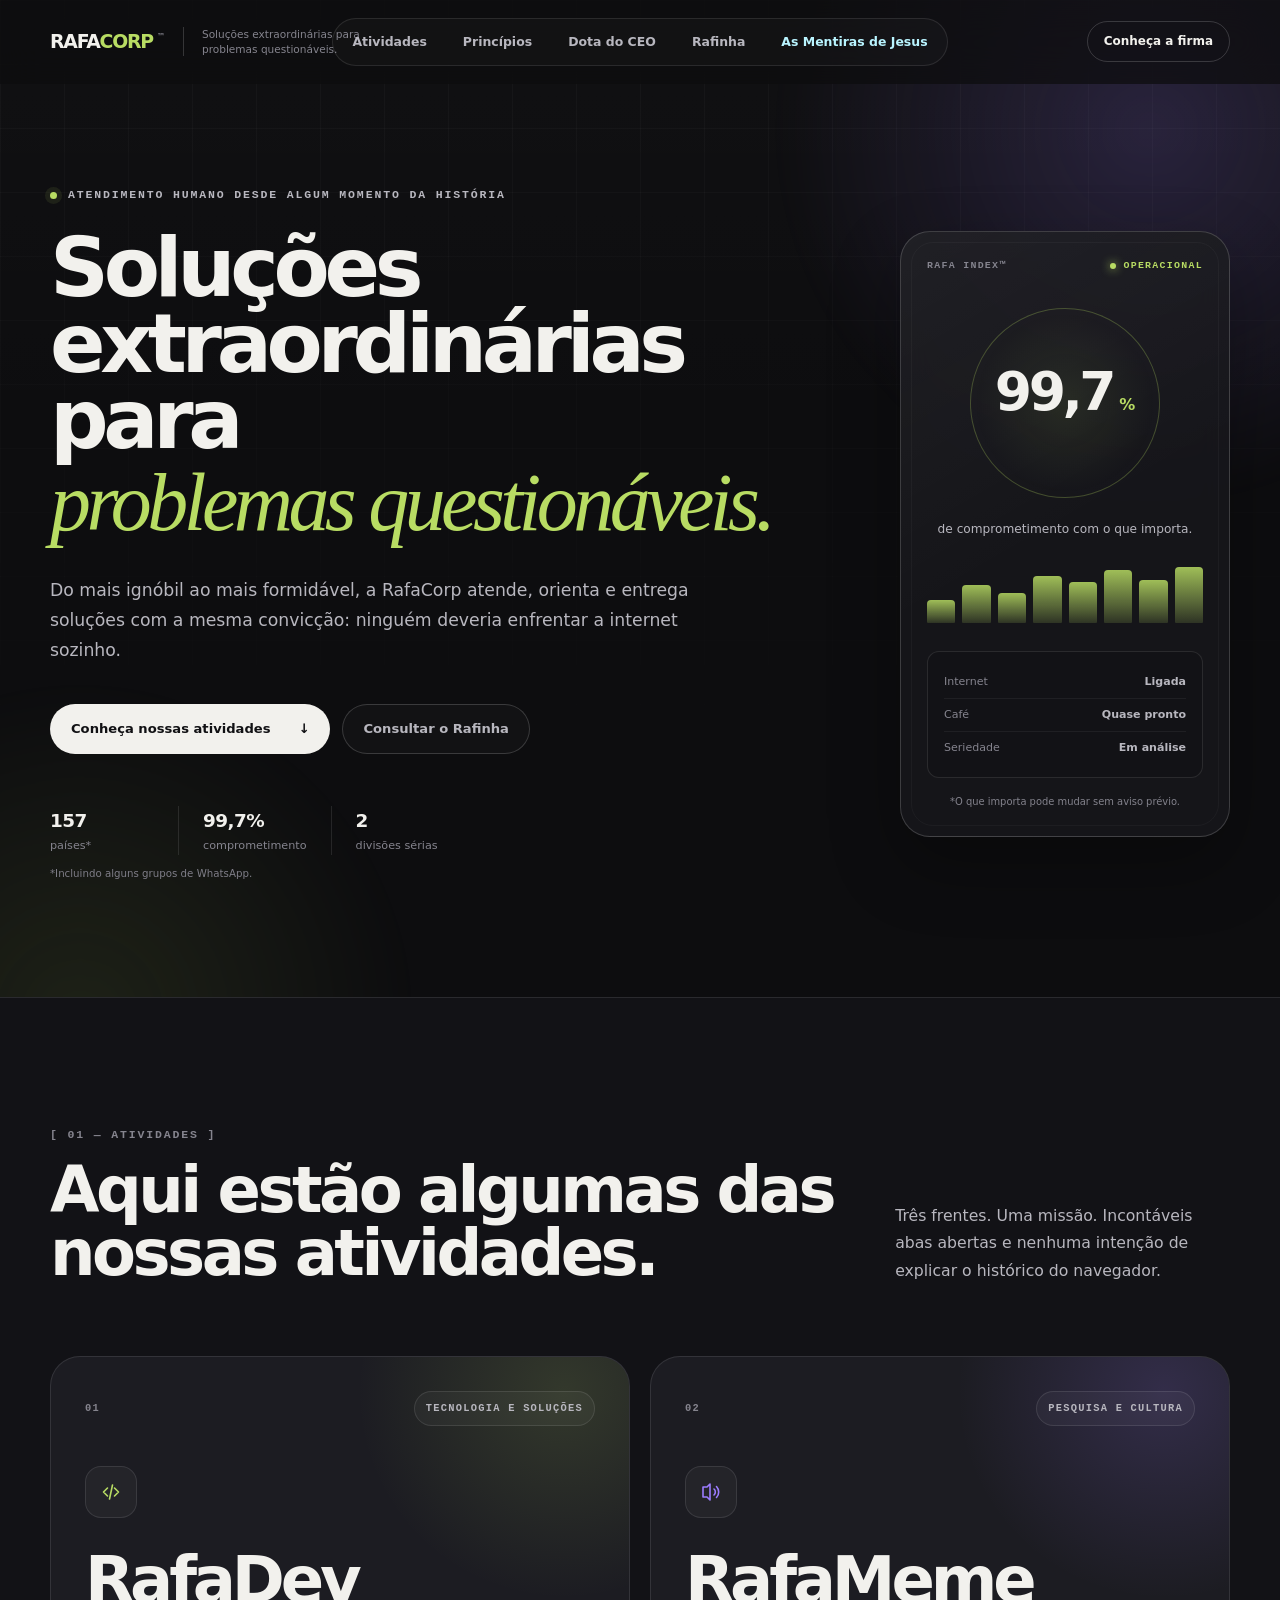
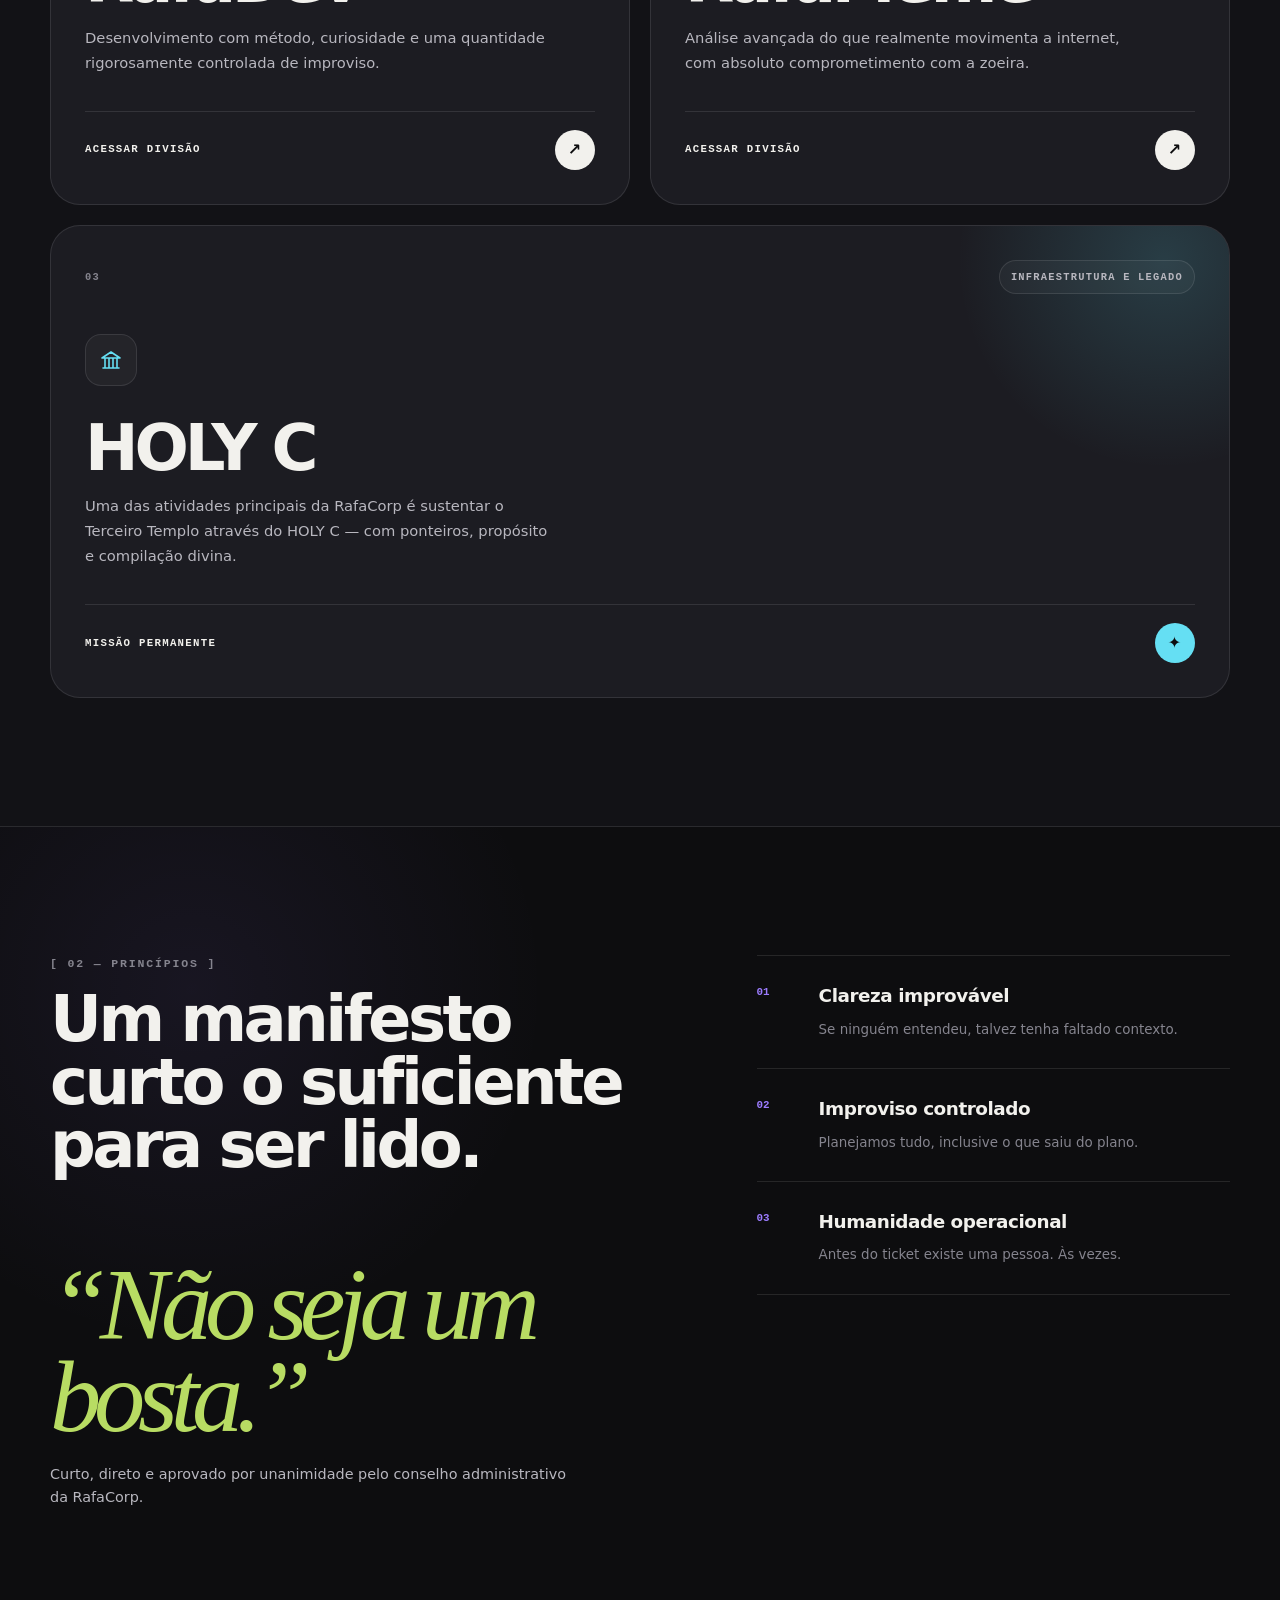
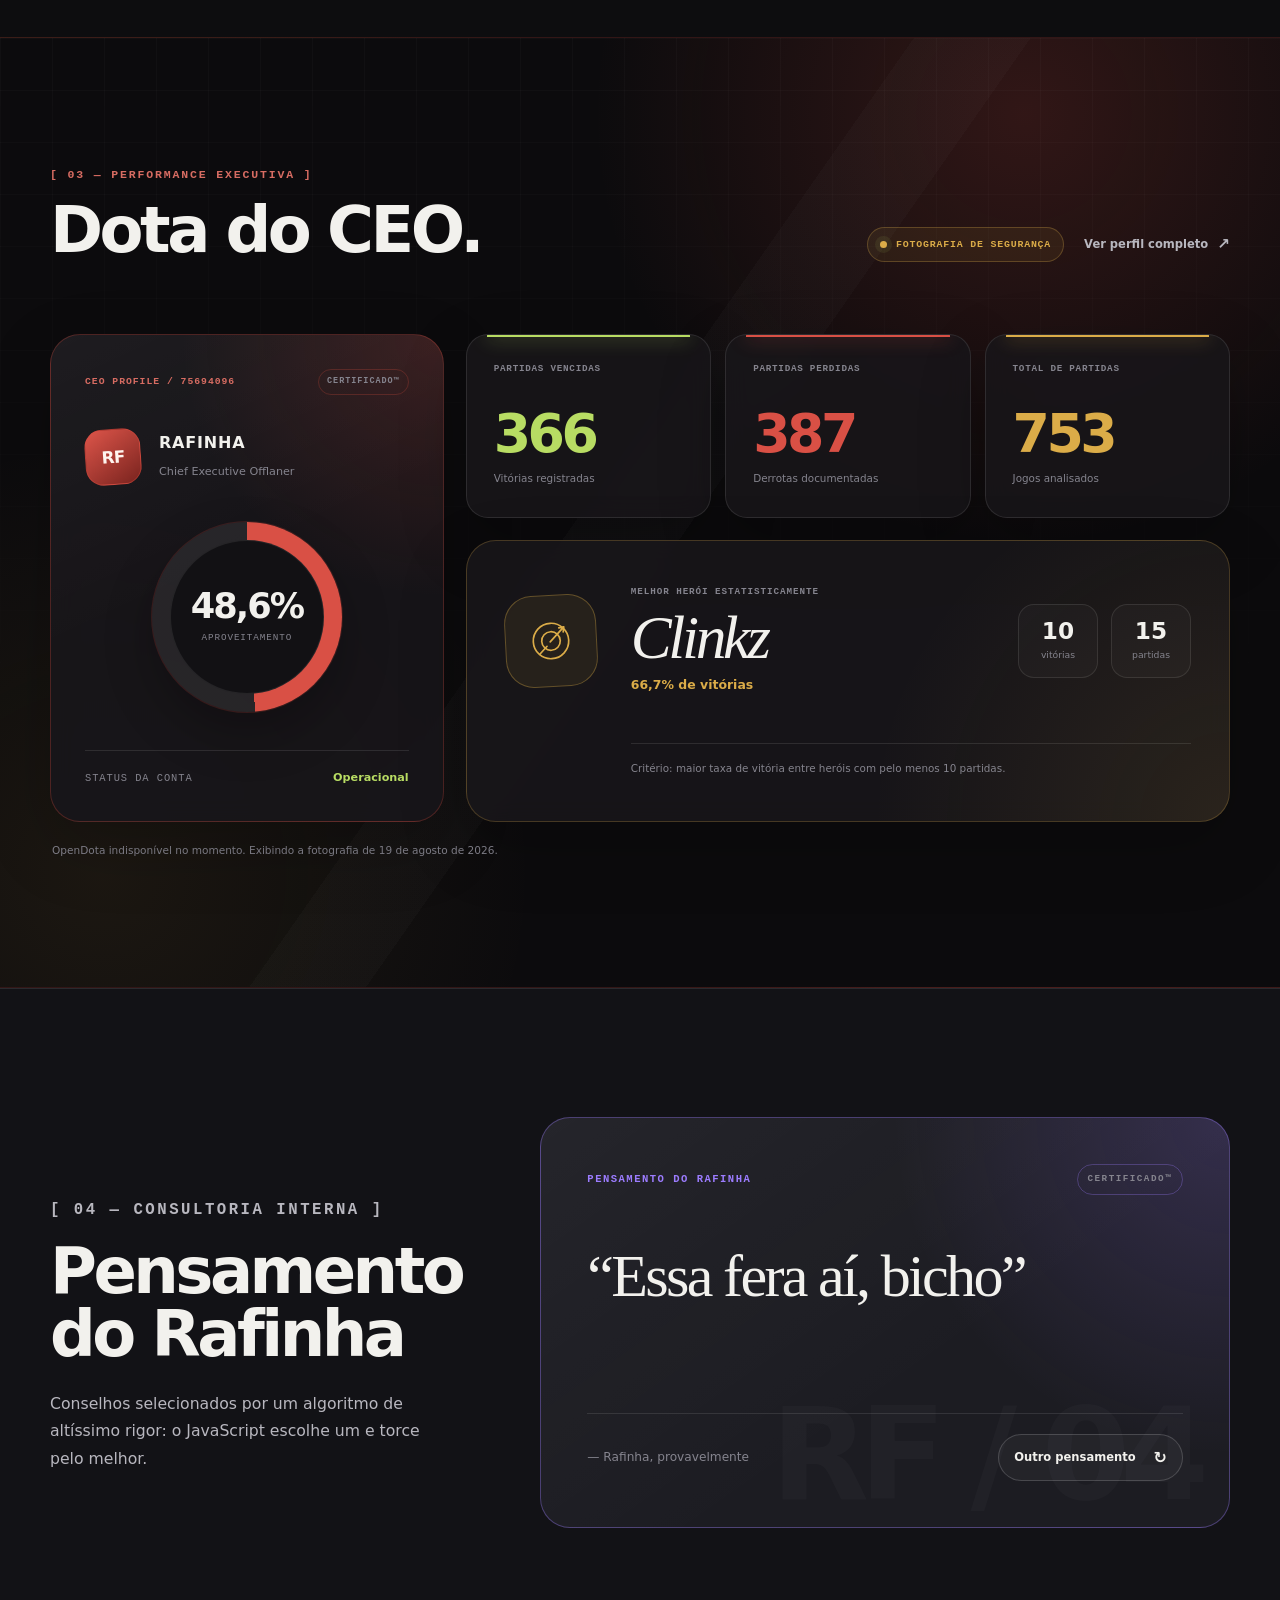
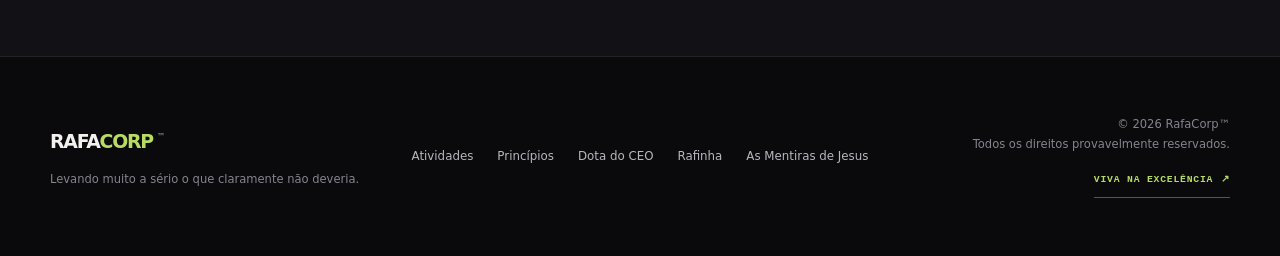
==== commit dce2ce70: "adiciona HOLY C as atividades" ====
--- a/index.html
+++ b/index.html
@@ -166,7 +166,7 @@
                     </div>
 
                     <p>
-                        Duas divisões. Uma missão. Incontáveis abas abertas e
+                        Três frentes. Uma missão. Incontáveis abas abertas e
                         nenhuma intenção de explicar o histórico do navegador.
                     </p>
                 </div>
@@ -232,6 +232,33 @@
                             Acessar divisão
                             <span aria-hidden="true">↗</span>
                         </a>
+                    </article>
+
+                    <article class="activity-card activity-card-cyan activity-card-wide">
+                        <div class="activity-topline">
+                            <span class="activity-number">03</span>
+                            <span class="activity-category">Infraestrutura e legado</span>
+                        </div>
+
+                        <div class="activity-icon" aria-hidden="true">
+                            <svg viewBox="0 0 24 24">
+                                <path d="M4 20h16M6 20V10m4 10V10m4 10V10m4 10V10M3 10h18L12 4 3 10Z"/>
+                            </svg>
+                        </div>
+
+                        <div class="activity-copy">
+                            <h3>HOLY C</h3>
+                            <p>
+                                Uma das atividades principais da RafaCorp é sustentar
+                                o Terceiro Templo através do HOLY C — com ponteiros,
+                                propósito e compilação divina.
+                            </p>
+                        </div>
+
+                        <div class="activity-link activity-mission">
+                            Missão permanente
+                            <span aria-hidden="true">✦</span>
+                        </div>
                     </article>
                 </div>
             </div>
--- a/style.css
+++ b/style.css
@@ -15,6 +15,7 @@
     --accent: #9c7cff;
     --accent-soft: rgba(156, 124, 255, 0.14);
     --accent-green: #b8dc63;
+    --accent-cyan: #65dff3;
     --border: rgba(255, 255, 255, 0.1);
     --border-strong: rgba(255, 255, 255, 0.17);
     --container: 1180px;
@@ -693,6 +694,14 @@
     background: radial-gradient(circle, rgba(156, 124, 255, 0.42), transparent 68%);
 }
 
+.activity-card-cyan::before {
+    background: radial-gradient(circle, rgba(101, 223, 243, 0.4), transparent 68%);
+}
+
+.activity-card-wide {
+    grid-column: 1 / -1;
+}
+
 .activity-card:hover {
     border-color: var(--border-strong);
     background: var(--bg-hover);
@@ -755,6 +764,10 @@
 
 .activity-card-purple .activity-icon {
     color: var(--accent);
+}
+
+.activity-card-cyan .activity-icon {
+    color: var(--accent-cyan);
 }
 
 .activity-copy {
@@ -812,6 +825,14 @@
 .activity-card-purple .activity-link:focus-visible span {
     background: var(--accent);
     transform: rotate(8deg);
+}
+
+.activity-mission {
+    cursor: default;
+}
+
+.activity-card-cyan .activity-mission span {
+    background: var(--accent-cyan);
 }
 
 /* =========================
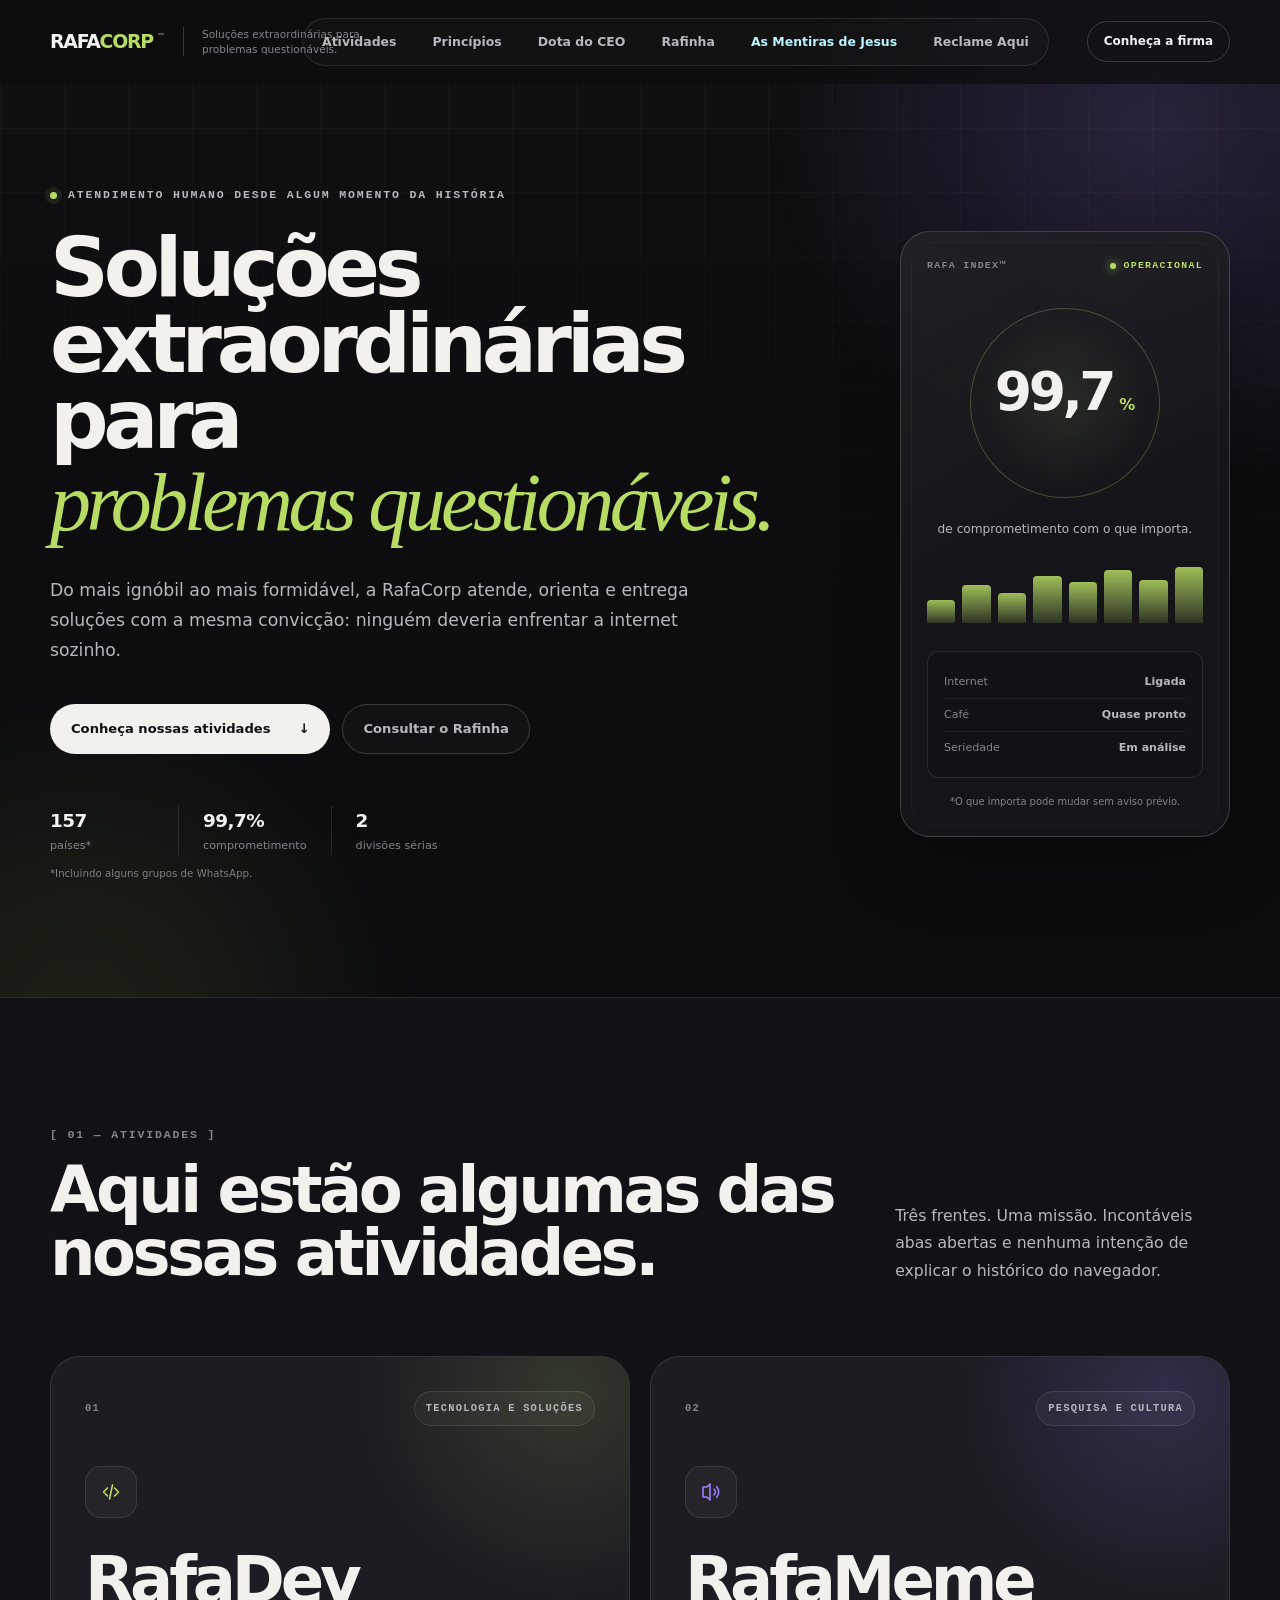
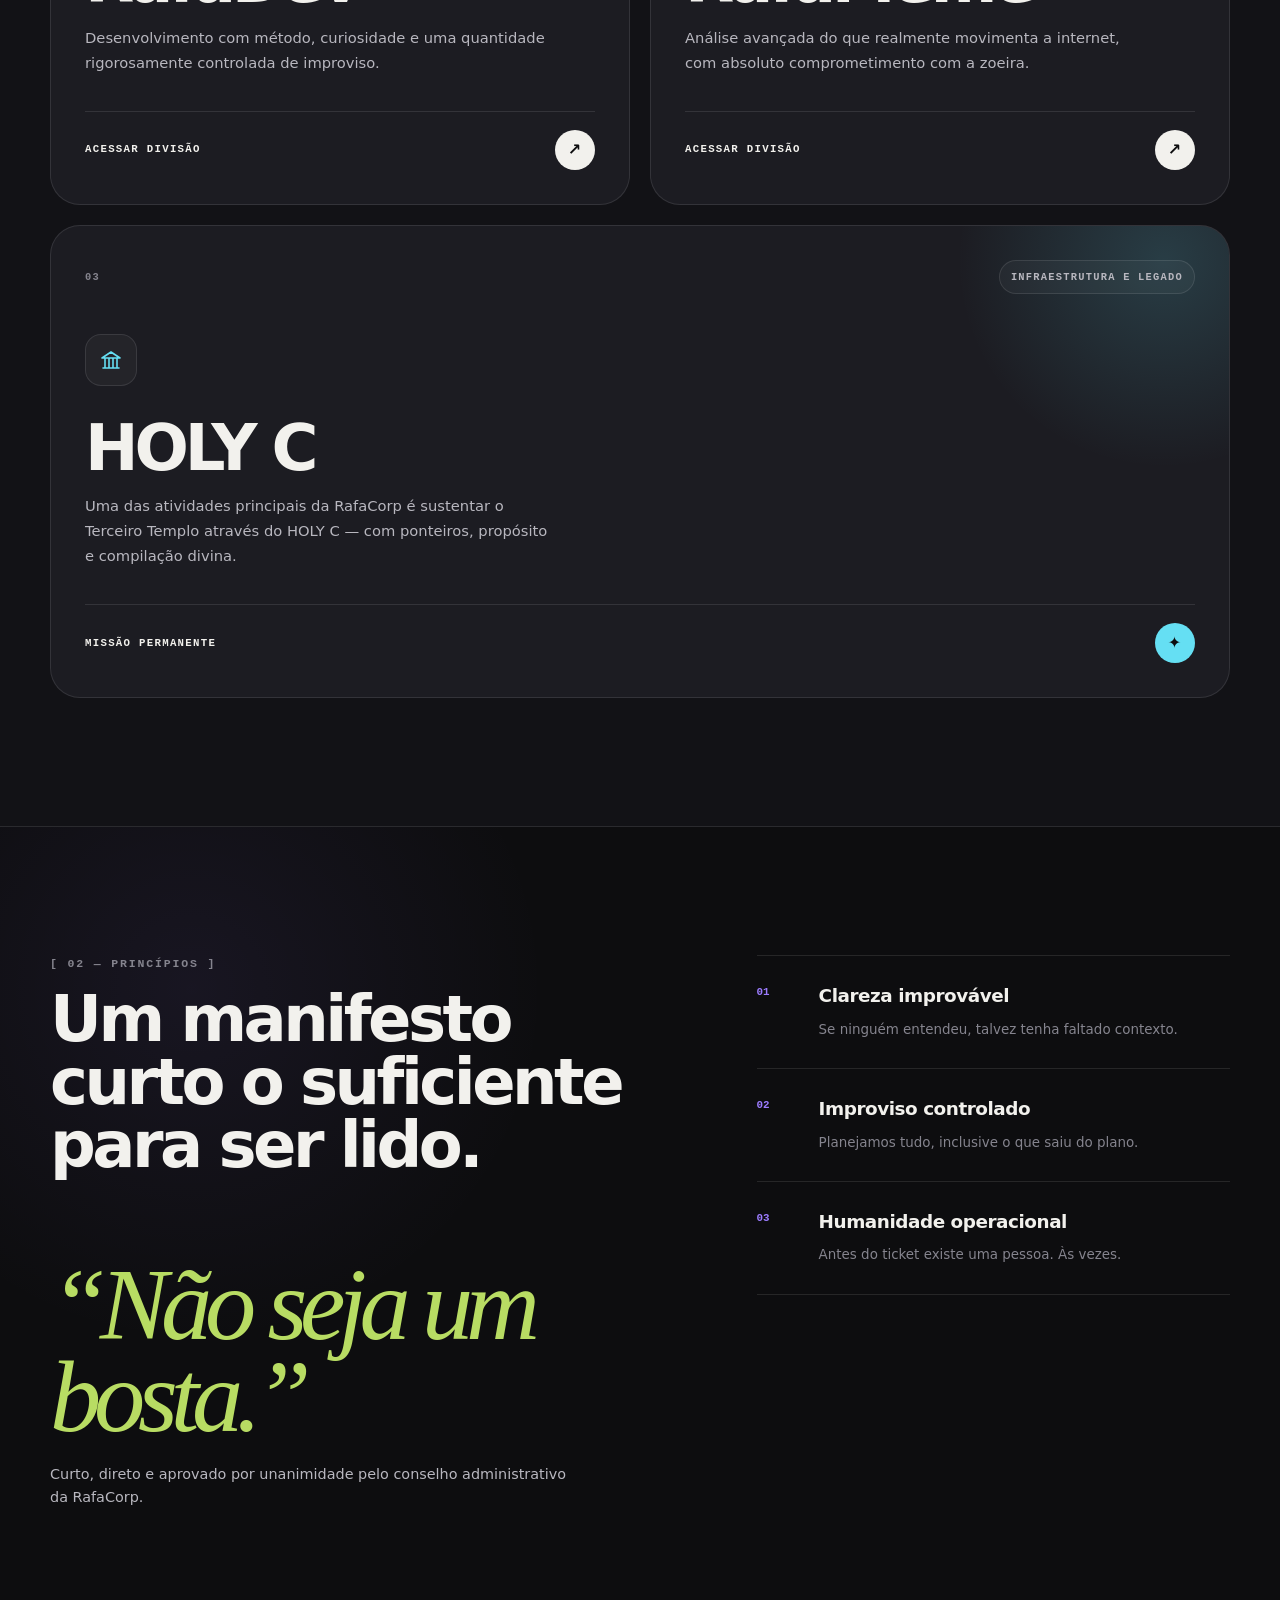
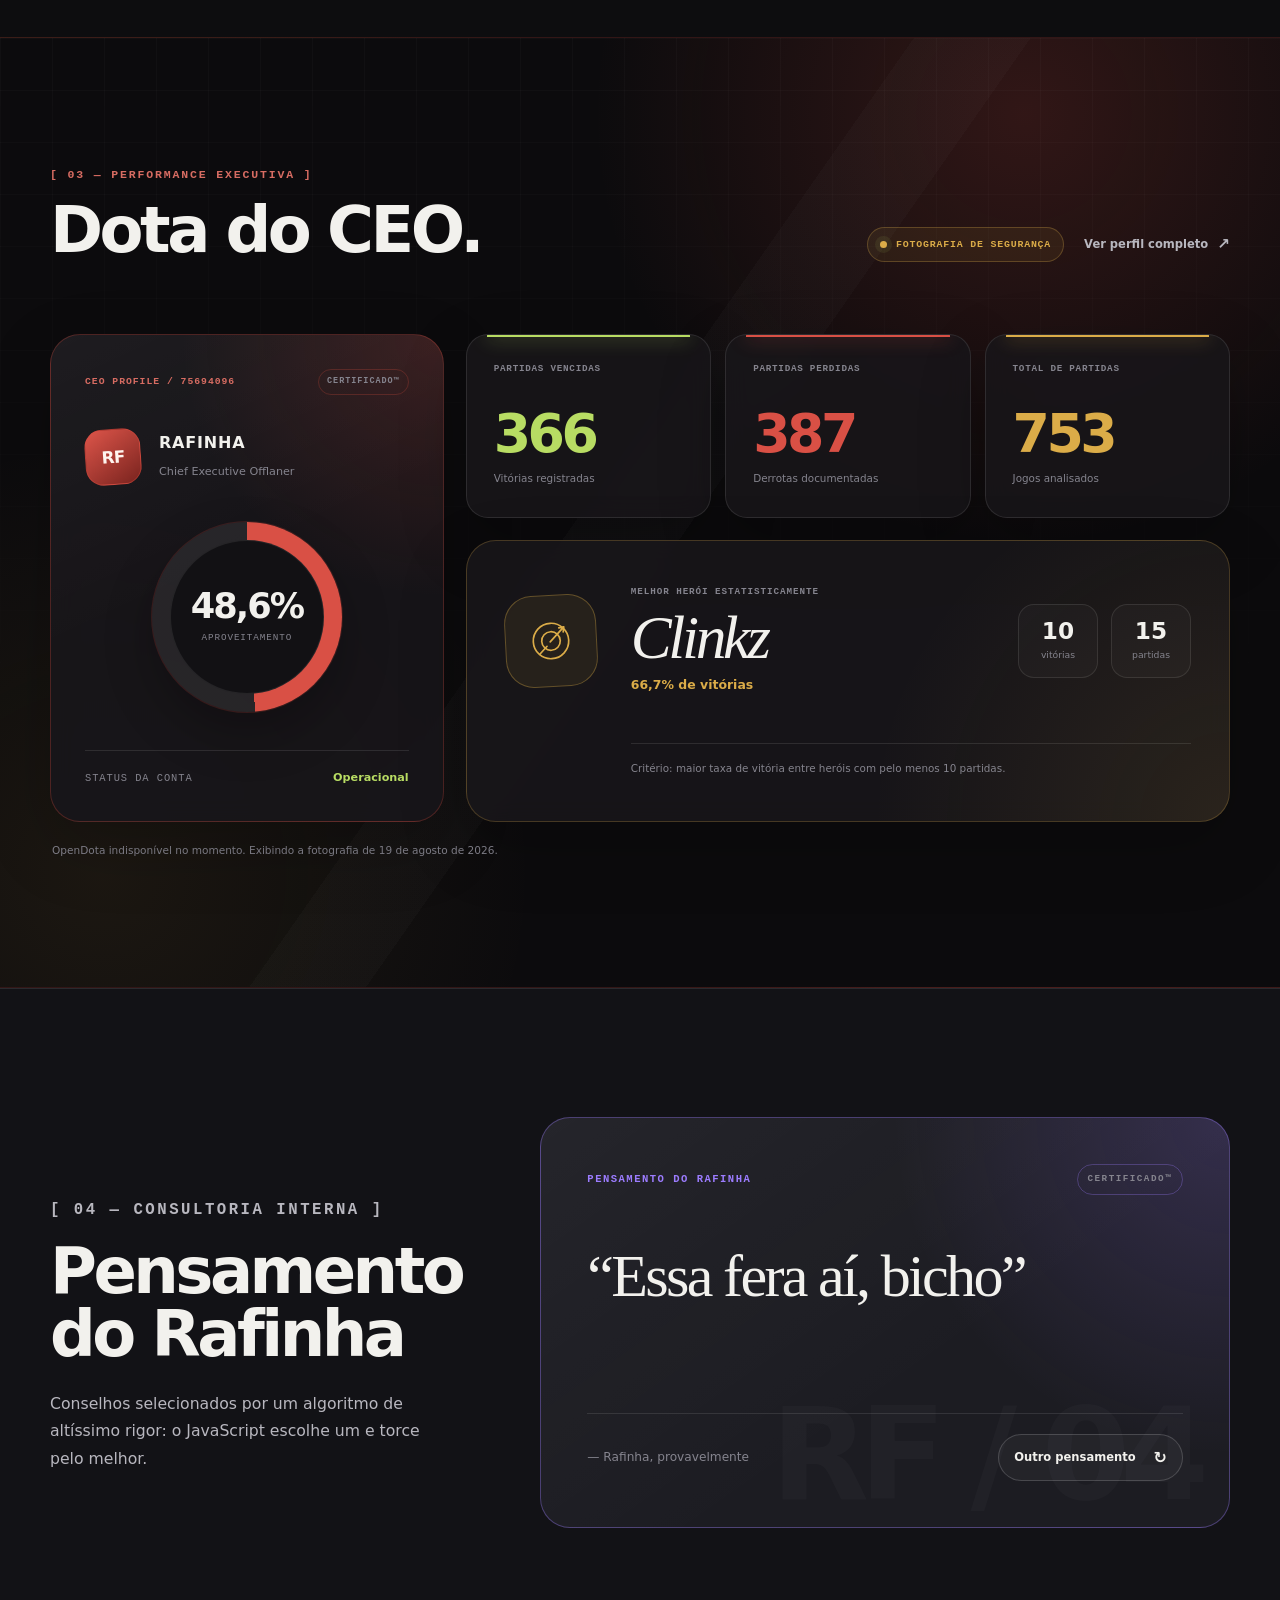
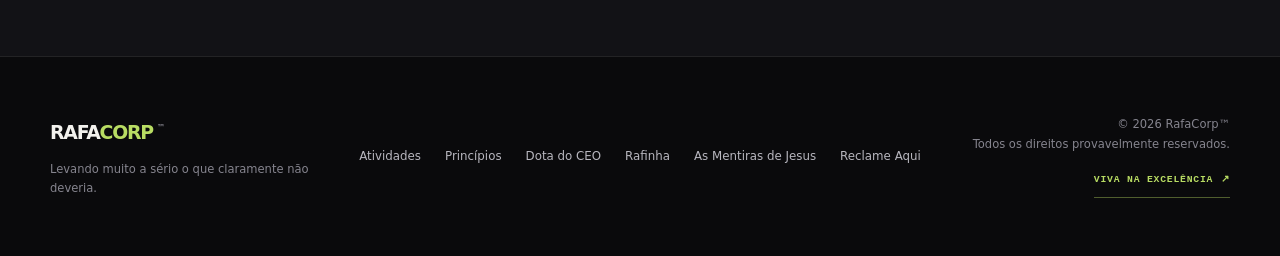
==== commit e2e8de01: "adiciona central publica de tickets" ====
--- a/index.html
+++ b/index.html
@@ -58,6 +58,7 @@
                 <a href="#dota-do-ceo">Dota do CEO</a>
                 <a id="rafinhaNavLink" href="#rafinha">Rafinha</a>
                 <a class="nav-special" href="mentiras-de-jesus.html">As Mentiras de Jesus</a>
+                <a href="reclame-aqui/">Reclame Aqui</a>
             </nav>
 
             <a class="header-action" href="#atividades">Conheça a firma</a>
@@ -466,6 +467,7 @@
                 <a href="#dota-do-ceo">Dota do CEO</a>
                 <a href="#rafinha">Rafinha</a>
                 <a href="mentiras-de-jesus.html">As Mentiras de Jesus</a>
+                <a href="reclame-aqui/">Reclame Aqui</a>
             </nav>
 
             <div class="footer-legal">
--- a/style.css
+++ b/style.css
@@ -2188,6 +2188,14 @@
         display: none;
     }
 
+    .header-inner {
+        grid-template-columns: 1fr auto;
+    }
+
+    .header-action {
+        display: none;
+    }
+
     .hero-layout {
         grid-template-columns: minmax(0, 1.2fr) minmax(310px, 0.8fr);
         gap: 54px;
@@ -2213,116 +2221,6 @@
 
     .header-action {
         display: none;
-    }
-
-    .hero-layout,
-    .principles-layout,
-    .dota-dashboard,
-    .rafinha-layout,
-    .lies-hero-layout {
-        grid-template-columns: 1fr;
-    }
-
-    .hero-layout {
-        gap: 72px;
-    }
-
-    .status-card {
-        width: min(100%, 560px);
-    }
-
-    .section-heading {
-        grid-template-columns: 1fr;
-        gap: 28px;
-    }
-
-    .dota-heading {
-        grid-template-columns: 1fr;
-        gap: 26px;
-    }
-
-    .dota-source {
-        justify-content: flex-start;
-    }
-
-    .dota-profile-card {
-        min-height: 450px;
-    }
-
-    .lies-section-heading {
-        grid-template-columns: 1fr;
-        gap: 28px;
-    }
-
-    .published-lies-heading {
-        grid-template-columns: 1fr;
-        gap: 24px;
-    }
-
-    .published-lies-heading > p {
-        max-width: 620px;
-    }
-
-    .lies-section-heading > p {
-        max-width: 620px;
-    }
-
-    .penguin-dossier {
-        width: min(100%, 560px);
-        transform: rotate(0.8deg);
-    }
-
-    .featured-lie {
-        grid-template-columns: 90px minmax(0, 1fr);
-    }
-
-    .lie-author {
-        grid-column: 2;
-    }
-
-    .lie-card-grid {
-        grid-template-columns: repeat(2, minmax(0, 1fr));
-    }
-
-    .published-lies-grid {
-        grid-template-columns: 1fr;
-    }
-
-    .lie-card:last-child {
-        grid-column: 1 / -1;
-        min-height: 280px;
-    }
-
-    .section-heading > p,
-    .rafinha-heading > p {
-        max-width: 620px;
-    }
-
-    .principles-statement h2,
-    .rafinha-heading h2 {
-        max-width: 700px;
-    }
-
-    .principles-statement blockquote {
-        margin-top: 52px;
-    }
-
-    .principle-list {
-        max-width: 720px;
-    }
-
-    .footer-inner {
-        grid-template-columns: 1fr auto;
-    }
-
-    .footer-inner nav {
-        display: none;
-    }
-}
-
-@media (max-width: 700px) {
-    .container {
-        width: min(var(--container), calc(100% - 36px));
     }
 
     .nav-toggle {
@@ -2359,6 +2257,116 @@
         font-size: 0.86rem;
     }
 
+    .hero-layout,
+    .principles-layout,
+    .dota-dashboard,
+    .rafinha-layout,
+    .lies-hero-layout {
+        grid-template-columns: 1fr;
+    }
+
+    .hero-layout {
+        gap: 72px;
+    }
+
+    .status-card {
+        width: min(100%, 560px);
+    }
+
+    .section-heading {
+        grid-template-columns: 1fr;
+        gap: 28px;
+    }
+
+    .dota-heading {
+        grid-template-columns: 1fr;
+        gap: 26px;
+    }
+
+    .dota-source {
+        justify-content: flex-start;
+    }
+
+    .dota-profile-card {
+        min-height: 450px;
+    }
+
+    .lies-section-heading {
+        grid-template-columns: 1fr;
+        gap: 28px;
+    }
+
+    .published-lies-heading {
+        grid-template-columns: 1fr;
+        gap: 24px;
+    }
+
+    .published-lies-heading > p {
+        max-width: 620px;
+    }
+
+    .lies-section-heading > p {
+        max-width: 620px;
+    }
+
+    .penguin-dossier {
+        width: min(100%, 560px);
+        transform: rotate(0.8deg);
+    }
+
+    .featured-lie {
+        grid-template-columns: 90px minmax(0, 1fr);
+    }
+
+    .lie-author {
+        grid-column: 2;
+    }
+
+    .lie-card-grid {
+        grid-template-columns: repeat(2, minmax(0, 1fr));
+    }
+
+    .published-lies-grid {
+        grid-template-columns: 1fr;
+    }
+
+    .lie-card:last-child {
+        grid-column: 1 / -1;
+        min-height: 280px;
+    }
+
+    .section-heading > p,
+    .rafinha-heading > p {
+        max-width: 620px;
+    }
+
+    .principles-statement h2,
+    .rafinha-heading h2 {
+        max-width: 700px;
+    }
+
+    .principles-statement blockquote {
+        margin-top: 52px;
+    }
+
+    .principle-list {
+        max-width: 720px;
+    }
+
+    .footer-inner {
+        grid-template-columns: 1fr auto;
+    }
+
+    .footer-inner nav {
+        display: none;
+    }
+}
+
+@media (max-width: 700px) {
+    .container {
+        width: min(var(--container), calc(100% - 36px));
+    }
+
     .hero {
         padding-top: calc(var(--header-height) + 62px);
     }
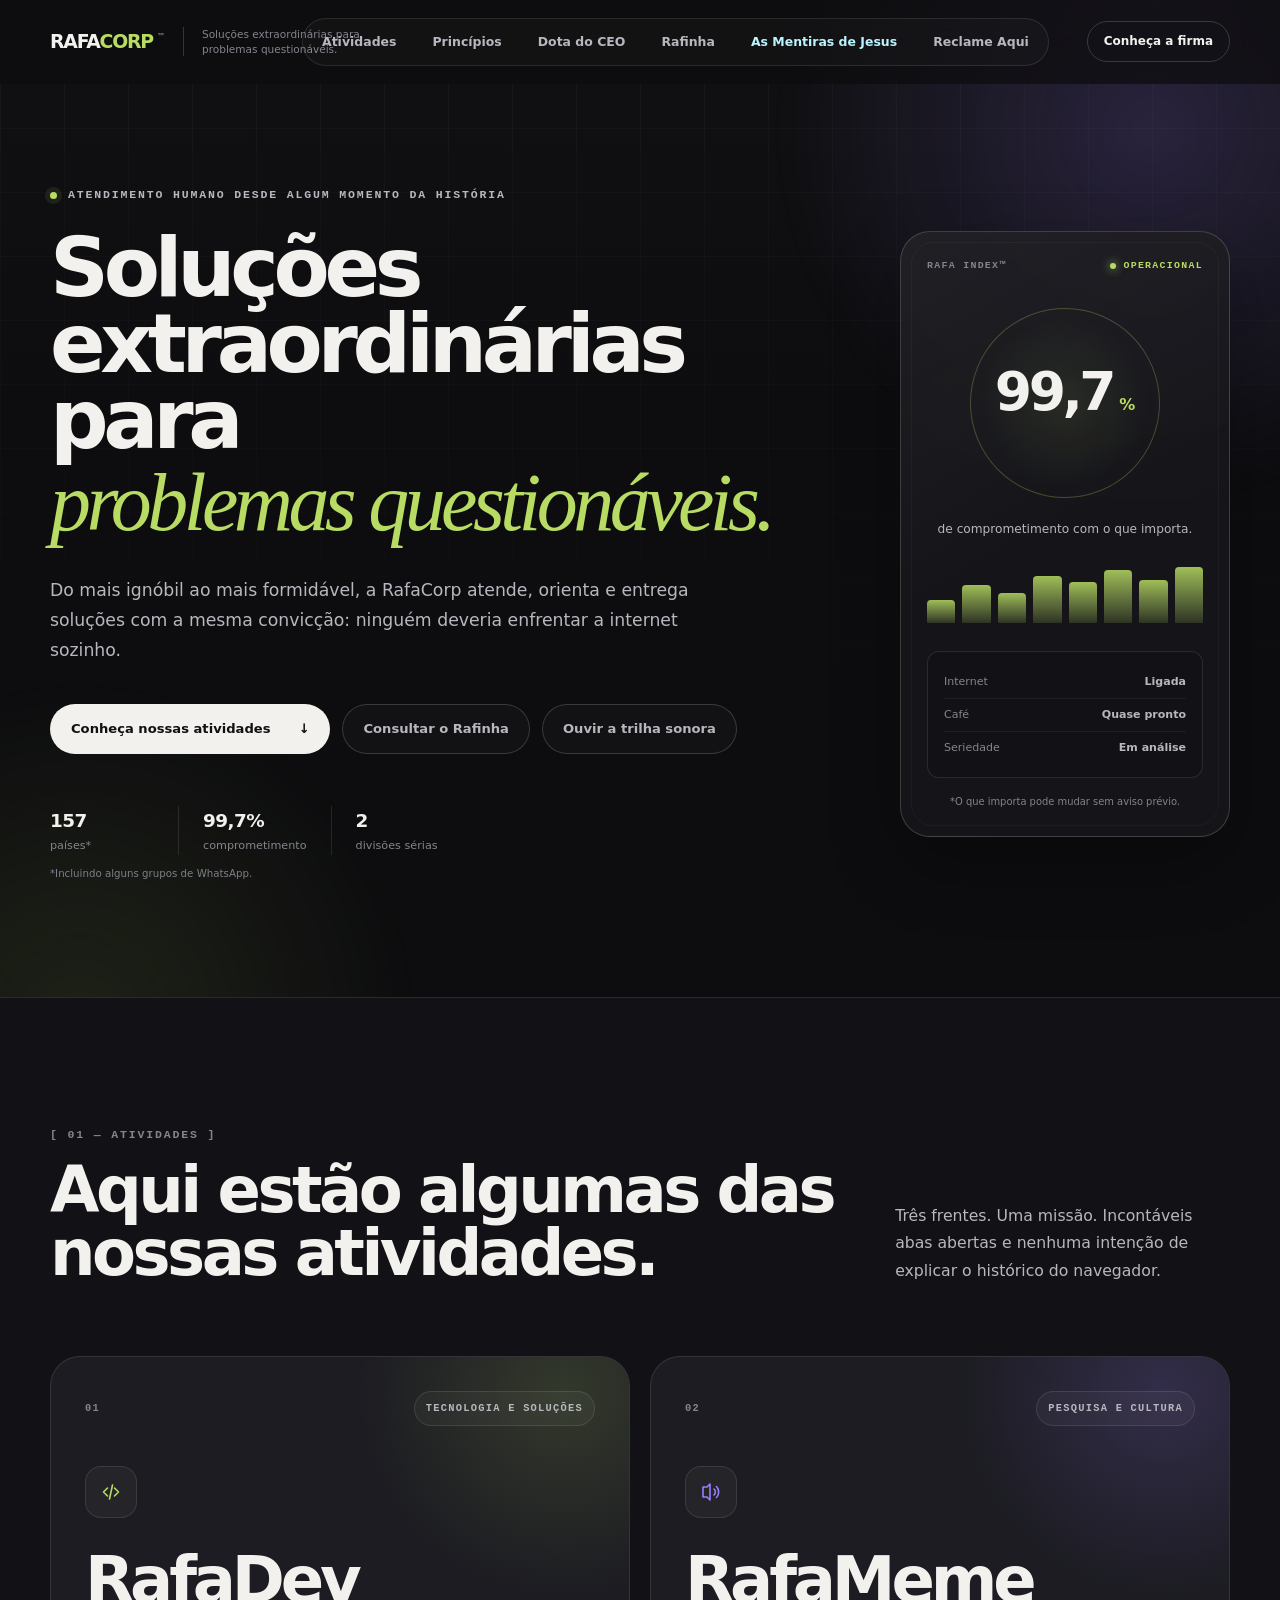
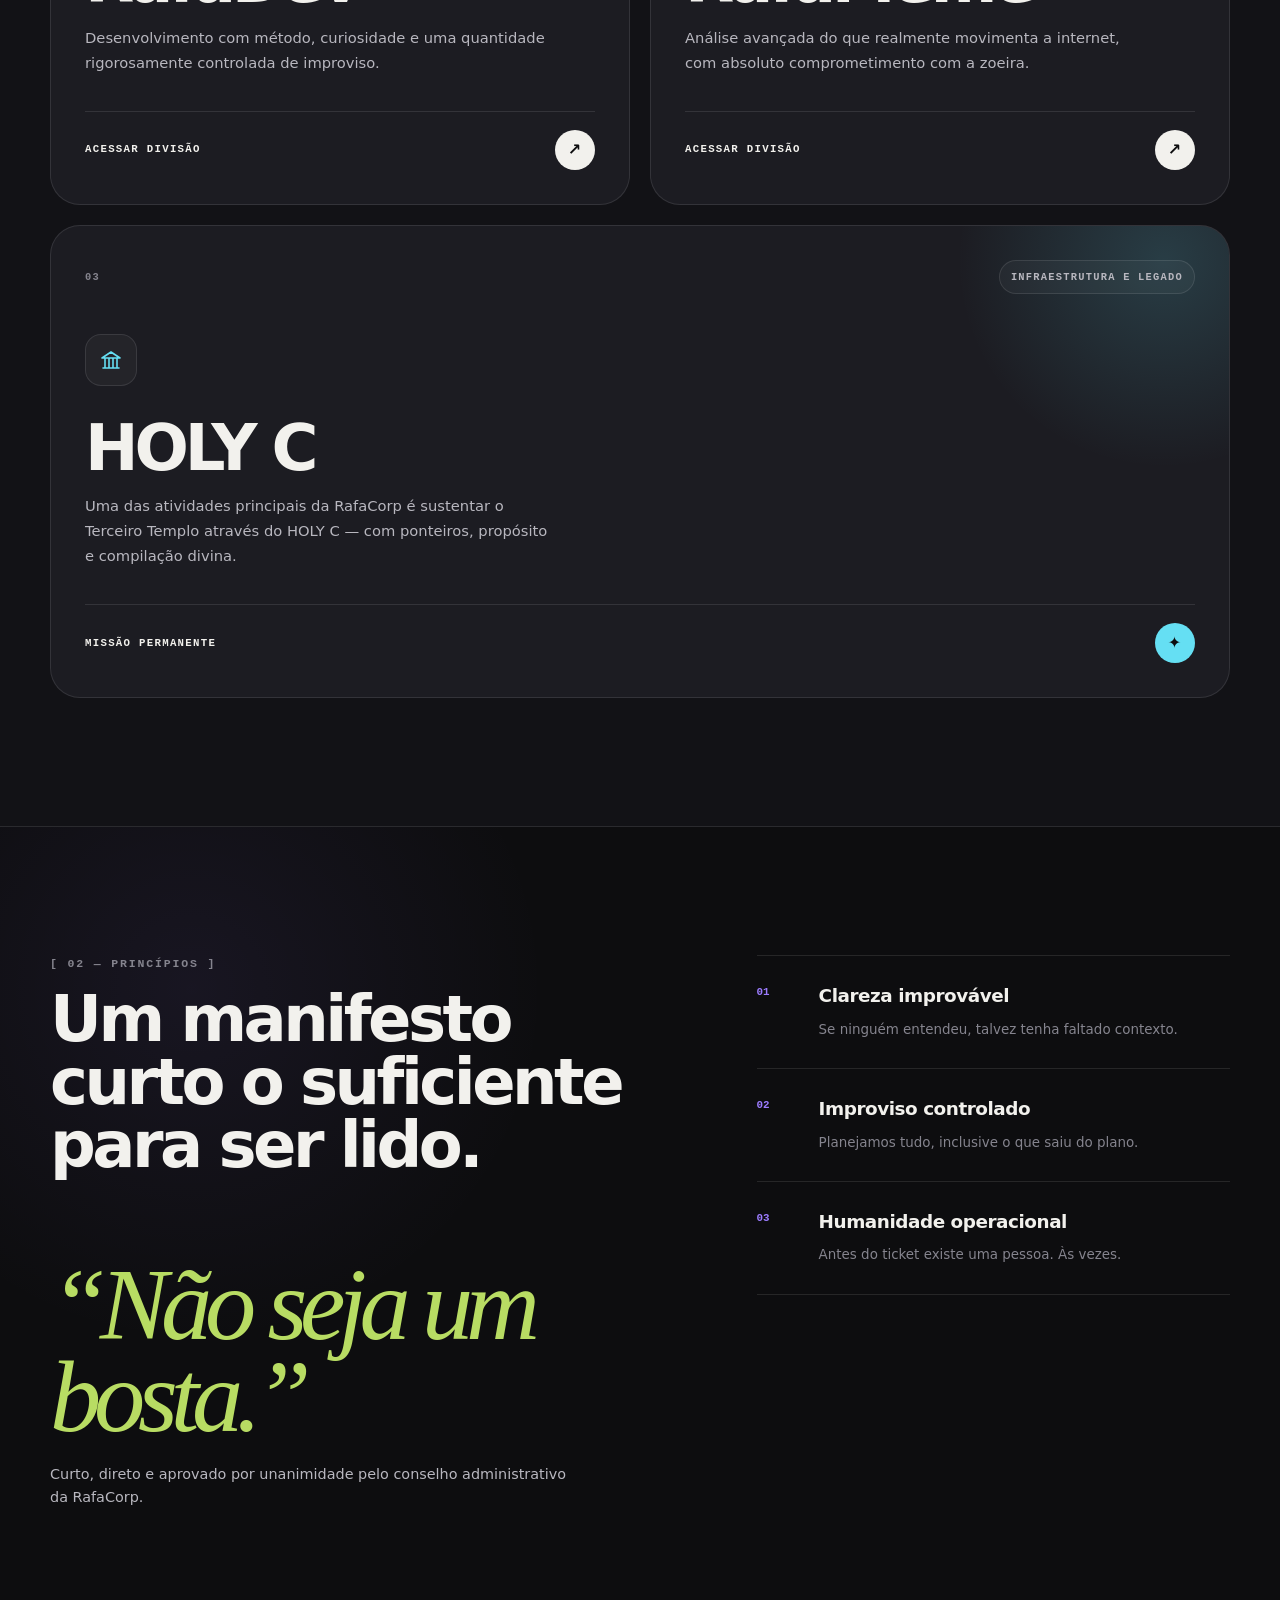
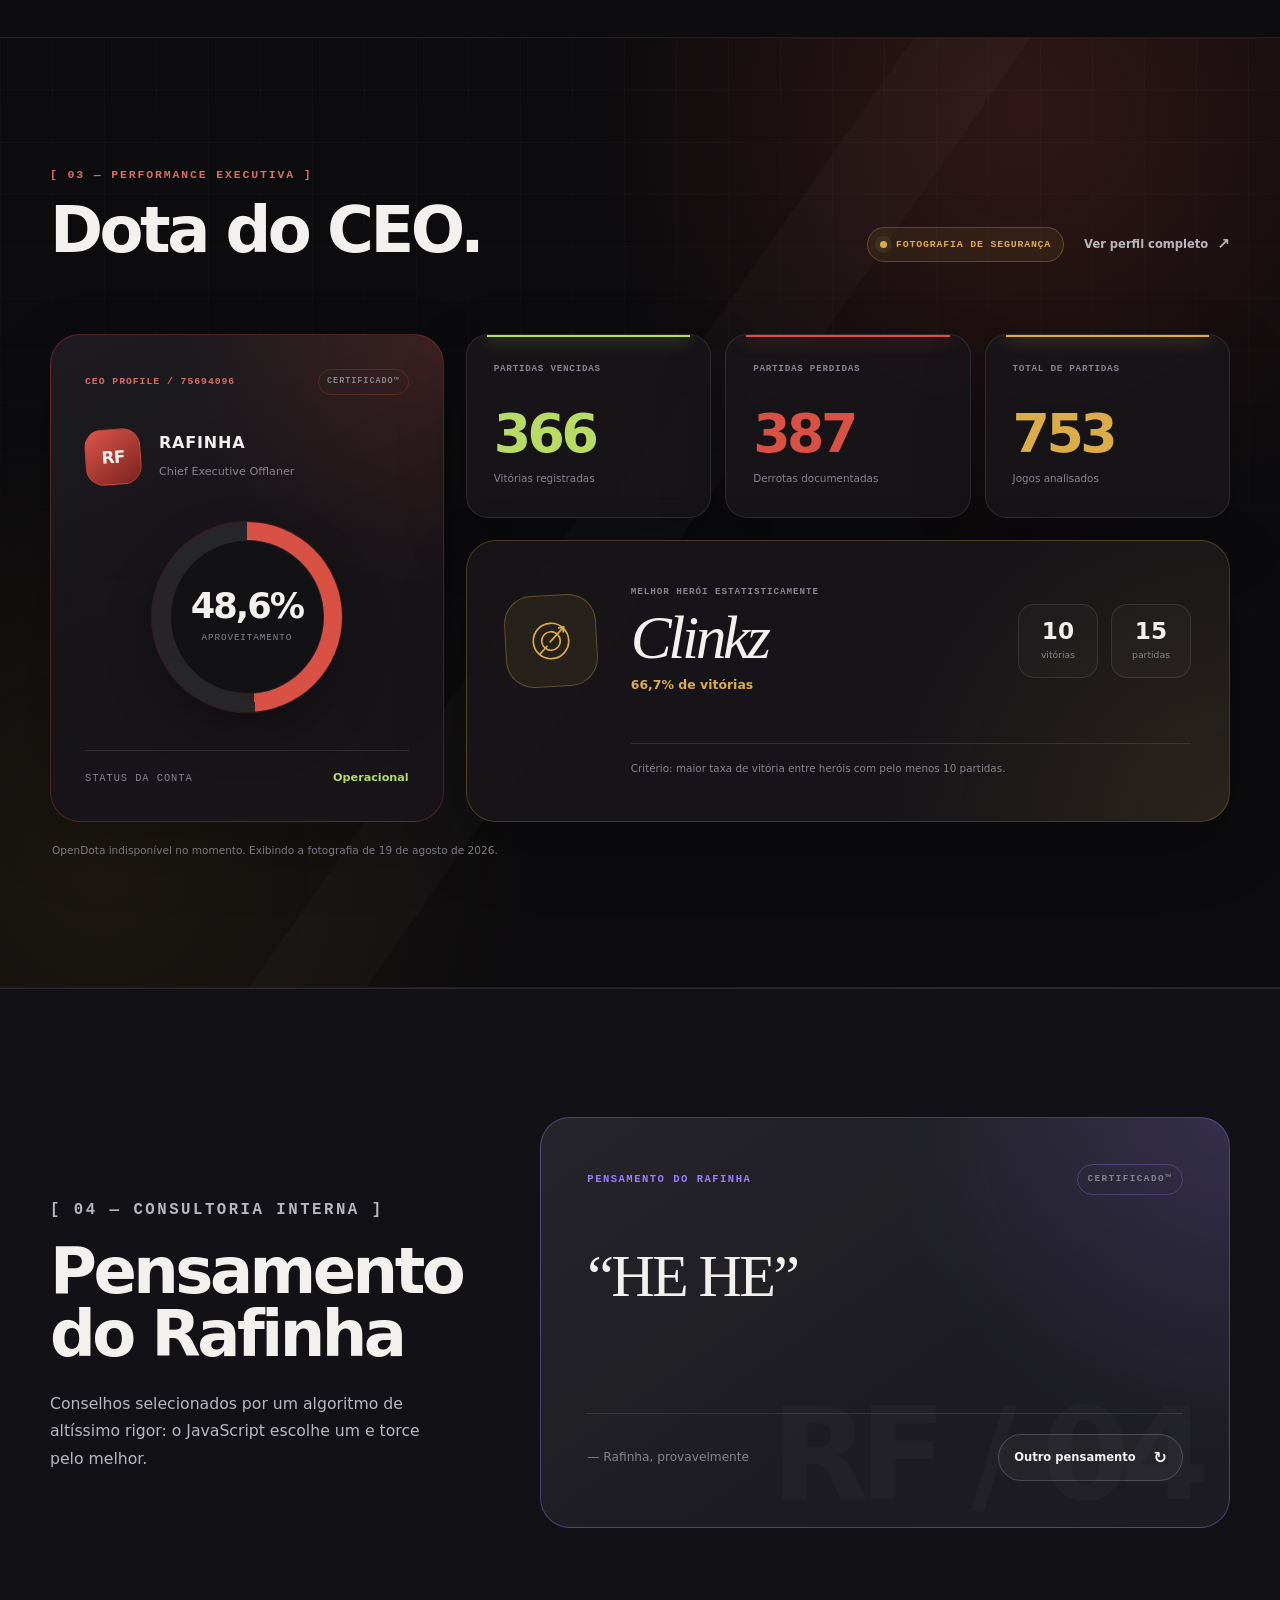
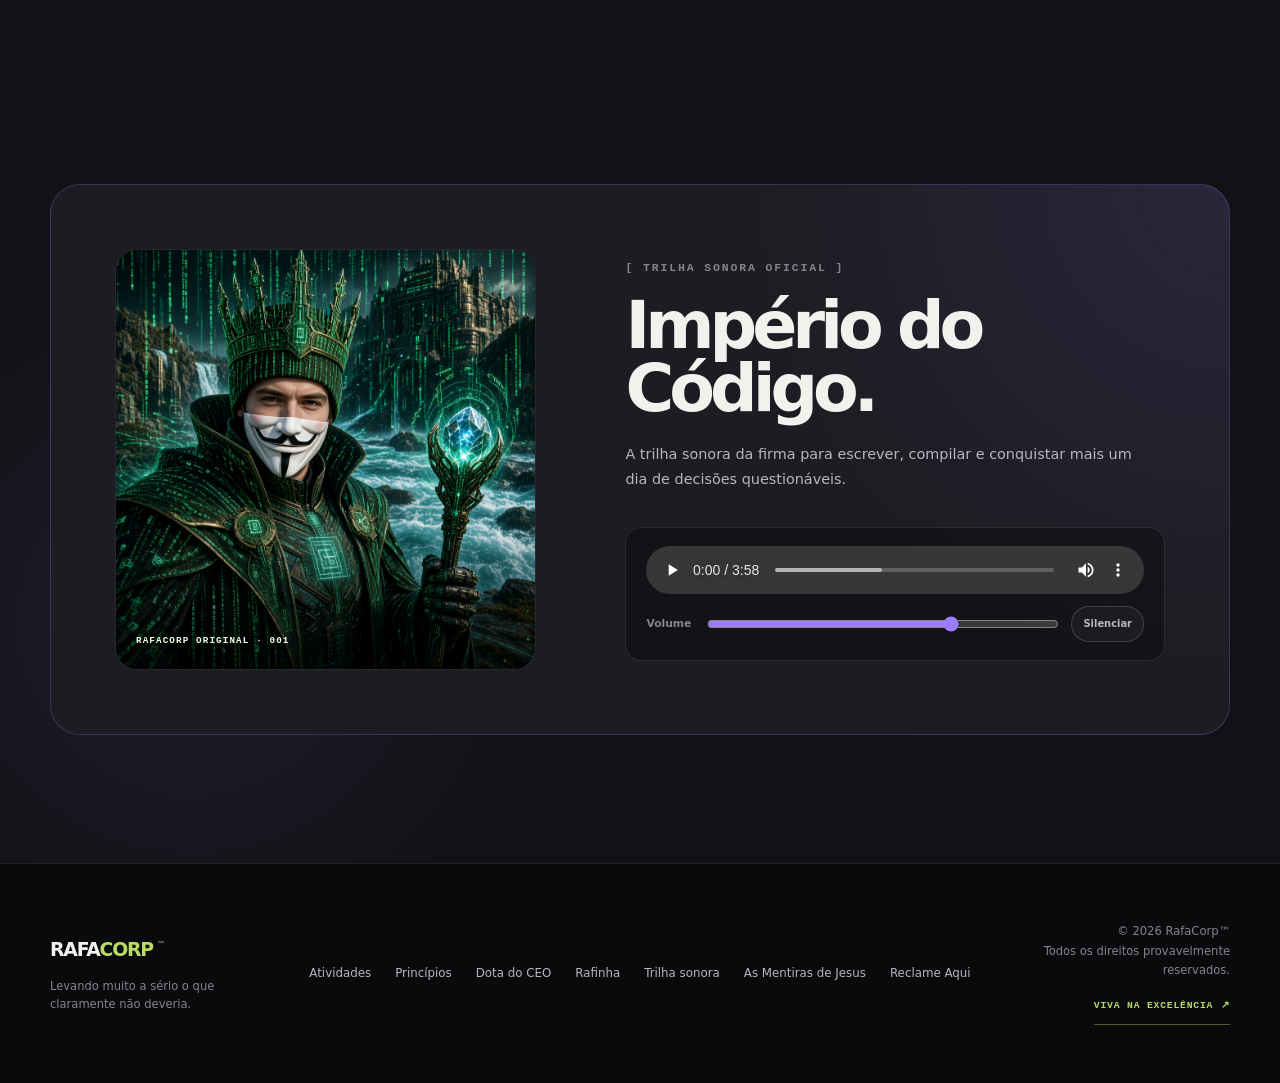
==== commit 387d5278: "adiciona trilha sonora Império do Código" ====
--- a/index.html
+++ b/index.html
@@ -97,6 +97,10 @@
 
                         <a class="button button-secondary" href="#rafinha">
                             Consultar o Rafinha
+                        </a>
+
+                        <a class="button button-secondary" href="#trilha-sonora">
+                            Ouvir a trilha sonora
                         </a>
                     </div>
 
@@ -450,6 +454,59 @@
                 </article>
             </div>
         </section>
+
+        <section class="music-section section" id="trilha-sonora" aria-labelledby="music-title">
+            <div class="container">
+                <div class="music-card">
+                    <div class="music-cover">
+                        <img
+                            class="music-cover-art"
+                            src="assets/images/imperio-do-codigo-cover.jpg"
+                            alt="Homem com coroa digital e máscara em uma cidade iluminada por código verde, segurando um cristal."
+                        >
+                        <span class="music-cover-code">RAFACORP ORIGINAL · 001</span>
+                    </div>
+
+                    <div class="music-copy">
+                        <p class="section-kicker">[ TRILHA SONORA OFICIAL ]</p>
+                        <h2 id="music-title">Império do Código.</h2>
+                        <p>
+                            A trilha sonora da firma para escrever, compilar e conquistar
+                            mais um dia de decisões questionáveis.
+                        </p>
+
+                        <div class="music-player">
+                            <audio id="imperioAudio" controls preload="metadata">
+                                <source src="assets/audio/imperio-do-codigo.mp3" type="audio/mpeg">
+                                Seu navegador não consegue reproduzir este áudio.
+                            </audio>
+
+                            <div class="music-volume-row">
+                                <label for="imperioVolume">Volume</label>
+                                <input
+                                    id="imperioVolume"
+                                    type="range"
+                                    min="0"
+                                    max="100"
+                                    step="1"
+                                    value="70"
+                                    aria-label="Volume de Império do Código"
+                                >
+                                <button
+                                    id="imperioMuteButton"
+                                    class="music-mute-button"
+                                    type="button"
+                                    aria-label="Silenciar faixa"
+                                    aria-pressed="false"
+                                >
+                                    Silenciar
+                                </button>
+                            </div>
+                        </div>
+                    </div>
+                </div>
+            </div>
+        </section>
     </main>
 
     <footer class="site-footer">
@@ -466,6 +523,7 @@
                 <a href="#principios">Princípios</a>
                 <a href="#dota-do-ceo">Dota do CEO</a>
                 <a href="#rafinha">Rafinha</a>
+                <a href="#trilha-sonora">Trilha sonora</a>
                 <a href="mentiras-de-jesus.html">As Mentiras de Jesus</a>
                 <a href="reclame-aqui/">Reclame Aqui</a>
             </nav>
--- a/style.css
+++ b/style.css
@@ -1484,6 +1484,142 @@
 }
 
 /* =========================
+   TRILHA SONORA
+========================= */
+
+.music-section {
+    background:
+        radial-gradient(circle at 15% 70%, rgba(156, 124, 255, 0.1), transparent 28%),
+        var(--bg-secondary);
+}
+
+.music-card {
+    display: grid;
+    grid-template-columns: minmax(250px, 0.78fr) minmax(0, 1fr);
+    align-items: center;
+    gap: clamp(36px, 7vw, 94px);
+    padding: clamp(24px, 5vw, 64px);
+    border: 1px solid rgba(156, 124, 255, 0.24);
+    border-radius: var(--radius-large);
+    background:
+        radial-gradient(circle at 100% 0, rgba(156, 124, 255, 0.11), transparent 38%),
+        var(--bg-card);
+}
+
+.music-cover {
+    position: relative;
+    aspect-ratio: 1;
+    overflow: hidden;
+    border: 1px solid rgba(255, 255, 255, 0.1);
+    border-radius: 22px;
+    background: #101014;
+}
+
+.music-cover::after {
+    position: absolute;
+    z-index: 1;
+    right: 0;
+    bottom: 0;
+    left: 0;
+    height: 34%;
+    background: linear-gradient(transparent, rgba(0, 0, 0, 0.6));
+    content: "";
+}
+
+.music-cover-art {
+    position: absolute;
+    inset: 0;
+    width: 100%;
+    height: 100%;
+    object-fit: cover;
+}
+
+.music-cover-code {
+    position: absolute;
+    z-index: 2;
+    bottom: 20px;
+    left: 20px;
+    color: #f0ffe8;
+    font-family: ui-monospace, SFMono-Regular, Menlo, Monaco, Consolas, monospace;
+    font-size: 0.58rem;
+    font-weight: 750;
+    letter-spacing: 0.12em;
+    text-shadow: 0 1px 7px rgba(0, 0, 0, 0.75);
+}
+
+.music-copy h2 {
+    margin: 18px 0 0;
+    color: var(--text-main);
+    font-size: clamp(2.8rem, 5.2vw, 5.2rem);
+    letter-spacing: -0.075em;
+    line-height: 0.94;
+}
+
+.music-copy > p:not(.section-kicker) {
+    max-width: 530px;
+    margin: 23px 0 0;
+    color: var(--text-secondary);
+    font-size: 0.9rem;
+    line-height: 1.75;
+}
+
+.music-player {
+    margin-top: 34px;
+    padding: 18px 20px;
+    border: 1px solid var(--border);
+    border-radius: 16px;
+    background: rgba(8, 8, 11, 0.42);
+}
+
+.music-player audio {
+    display: block;
+    width: 100%;
+    height: 48px;
+    accent-color: var(--accent);
+    color-scheme: dark;
+}
+
+.music-volume-row {
+    display: grid;
+    grid-template-columns: auto minmax(80px, 1fr) auto;
+    align-items: center;
+    gap: 14px;
+    margin-top: 12px;
+}
+
+.music-volume-row label {
+    color: var(--text-muted);
+    font-size: 0.67rem;
+    font-weight: 700;
+}
+
+.music-volume-row input {
+    width: 100%;
+    accent-color: var(--accent);
+    cursor: pointer;
+}
+
+.music-mute-button {
+    min-height: 36px;
+    padding: 7px 11px;
+    border: 1px solid var(--border-strong);
+    border-radius: 999px;
+    background: rgba(255, 255, 255, 0.035);
+    color: var(--text-secondary);
+    cursor: pointer;
+    font-size: 0.62rem;
+    font-weight: 700;
+    transition: border-color var(--transition), color var(--transition), background-color var(--transition);
+}
+
+.music-mute-button:hover,
+.music-mute-button:focus-visible {
+    border-color: var(--accent);
+    background: var(--accent-soft);
+    color: var(--text-main);
+}
+
+/* =========================
    FOOTER
 ========================= */
 
@@ -2261,8 +2397,13 @@
     .principles-layout,
     .dota-dashboard,
     .rafinha-layout,
+    .music-card,
     .lies-hero-layout {
         grid-template-columns: 1fr;
+    }
+
+    .music-cover {
+        width: min(100%, 420px);
     }
 
     .hero-layout {
@@ -2522,6 +2663,24 @@
     .thought-footer {
         align-items: flex-start;
         flex-direction: column;
+    }
+
+    .music-card {
+        padding: 22px;
+    }
+
+    .music-cover {
+        width: min(100%, 420px);
+    }
+
+    .music-volume-row {
+        grid-template-columns: auto minmax(70px, 1fr);
+        gap: 10px;
+    }
+
+    .music-mute-button {
+        grid-column: 1 / -1;
+        justify-self: end;
     }
 
     .footer-inner {
